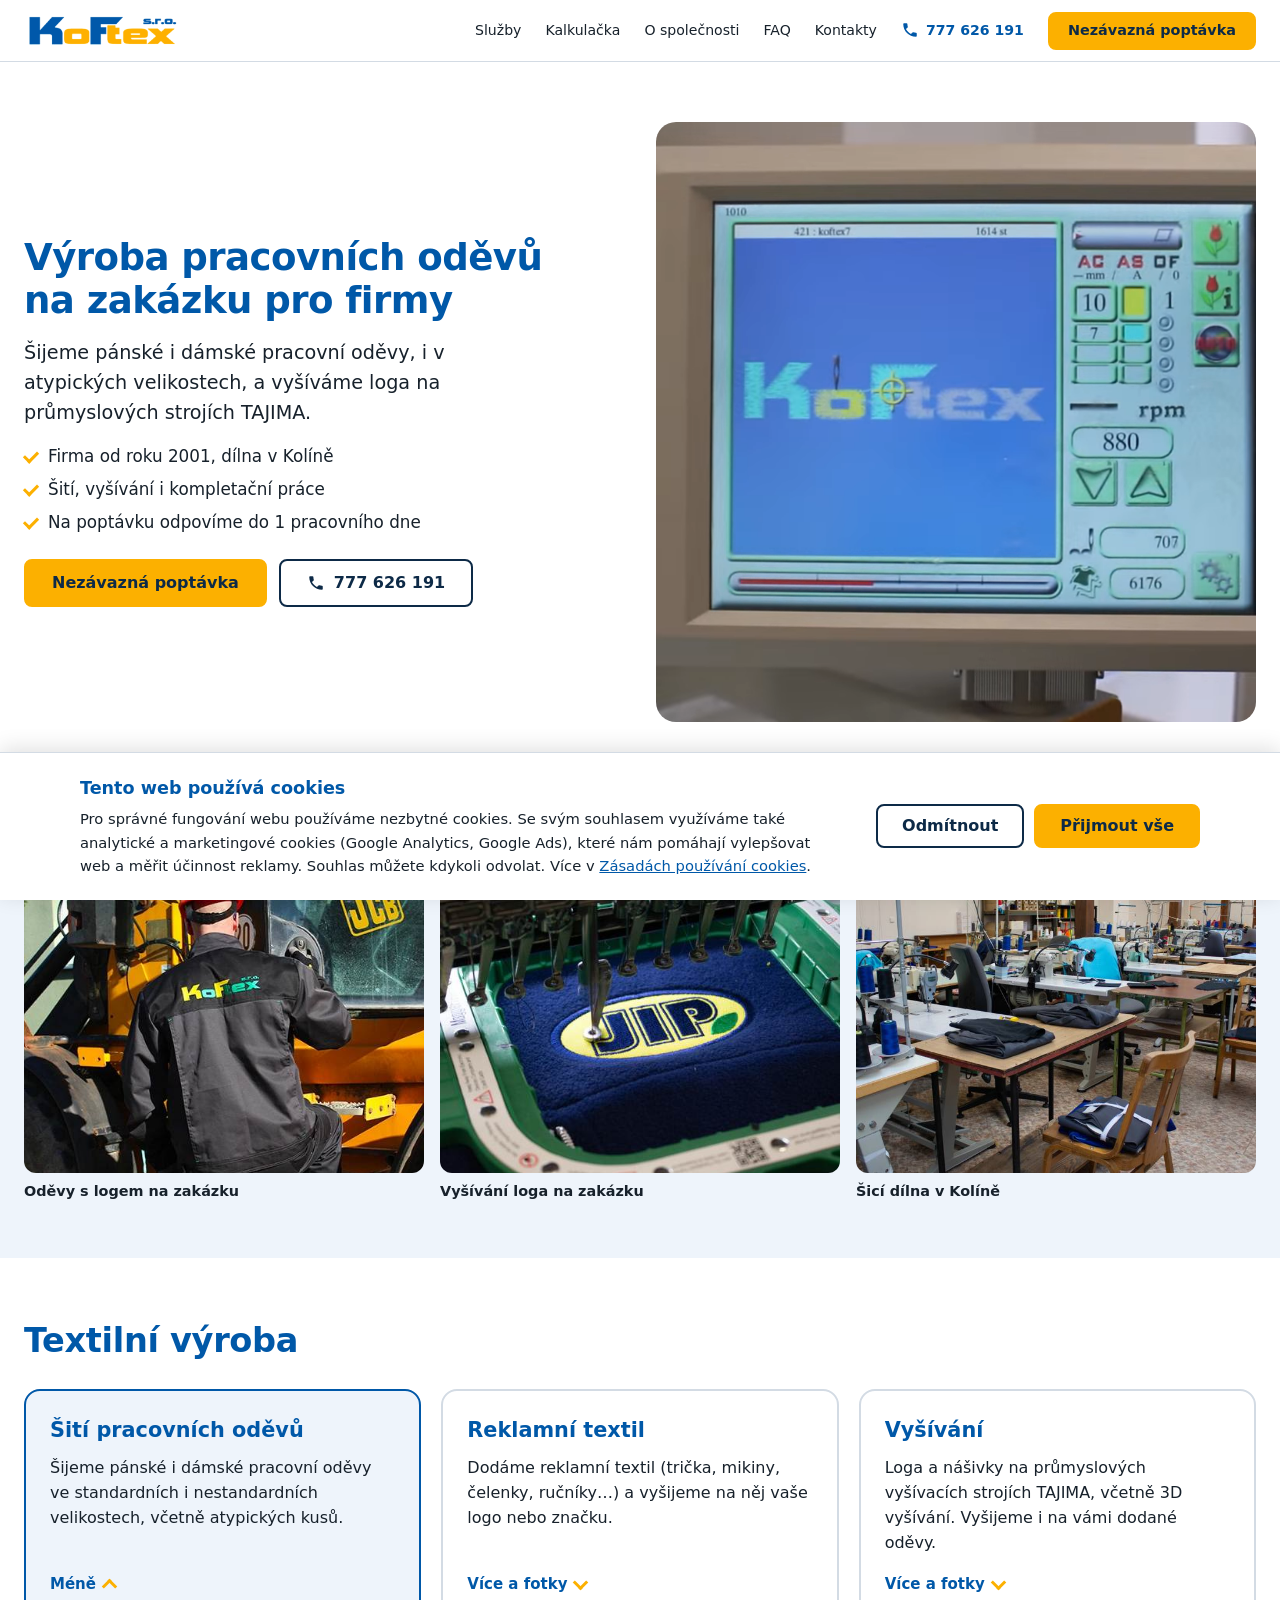
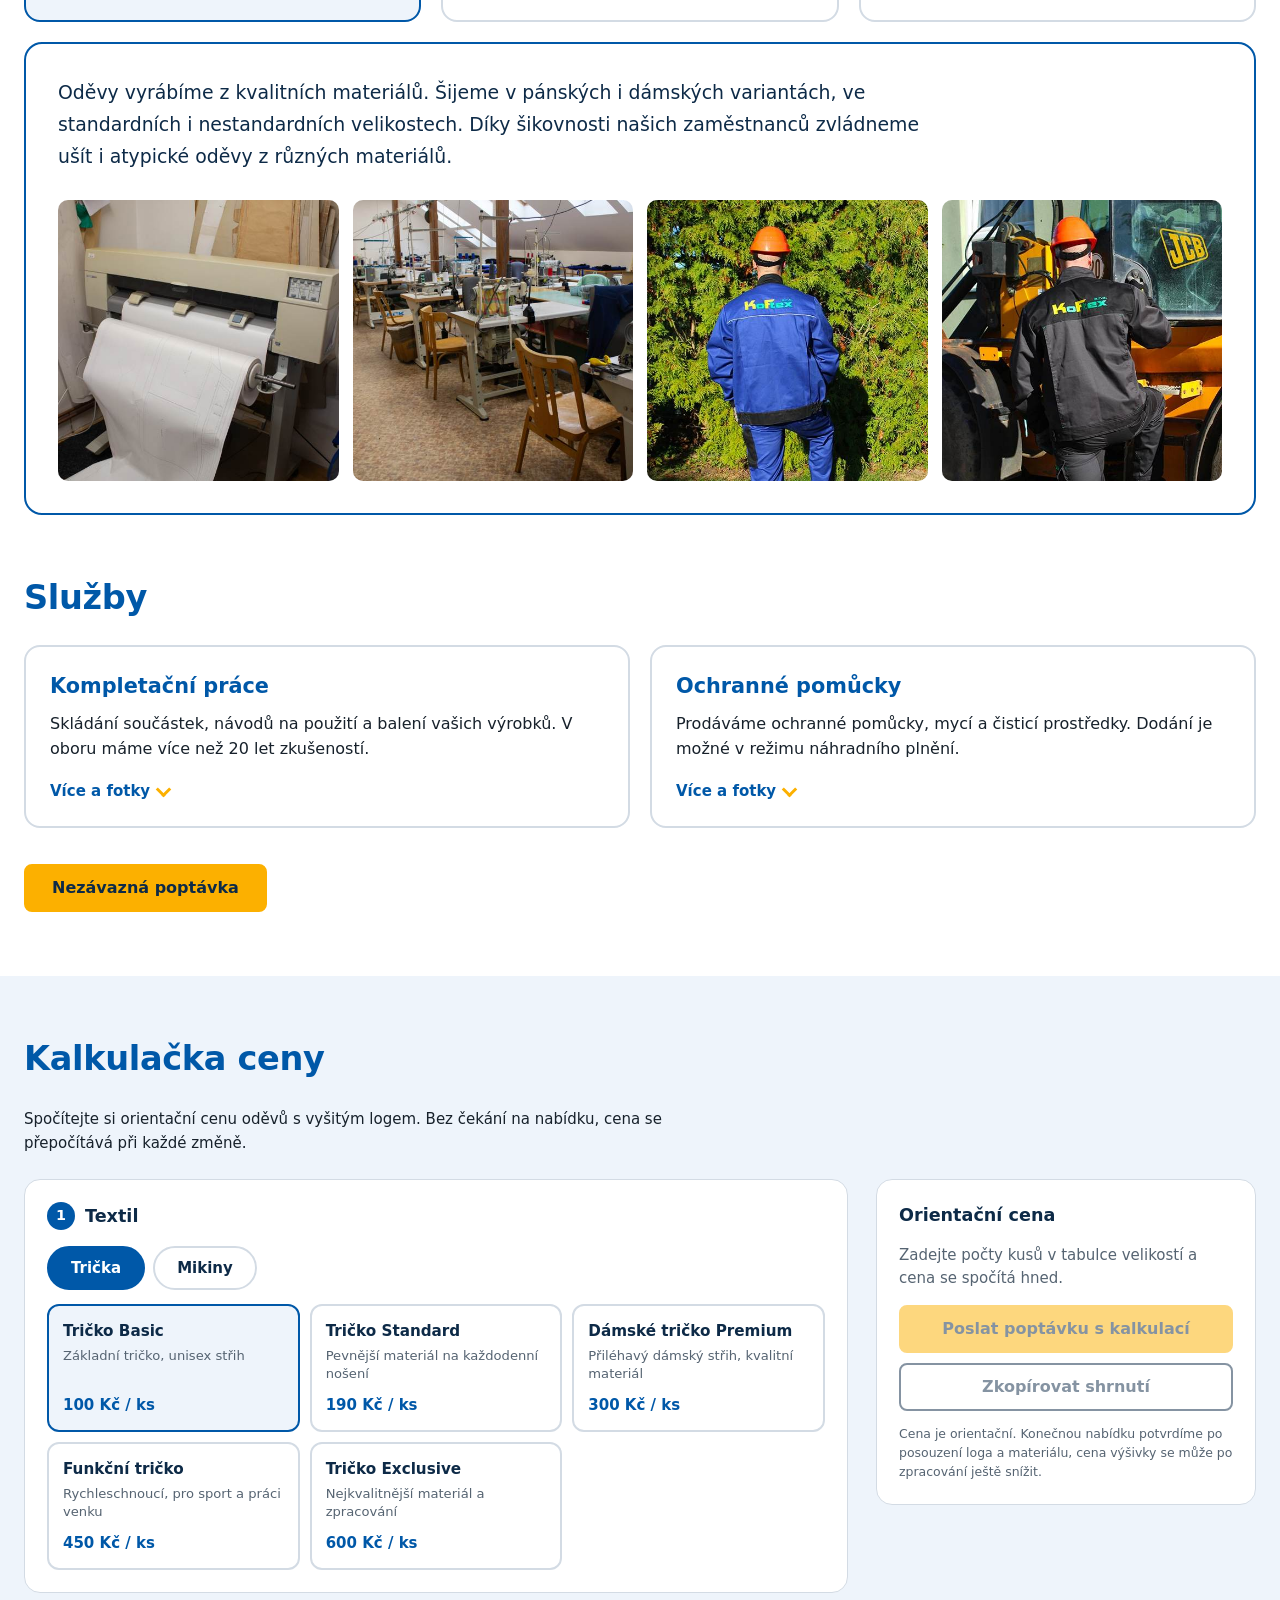
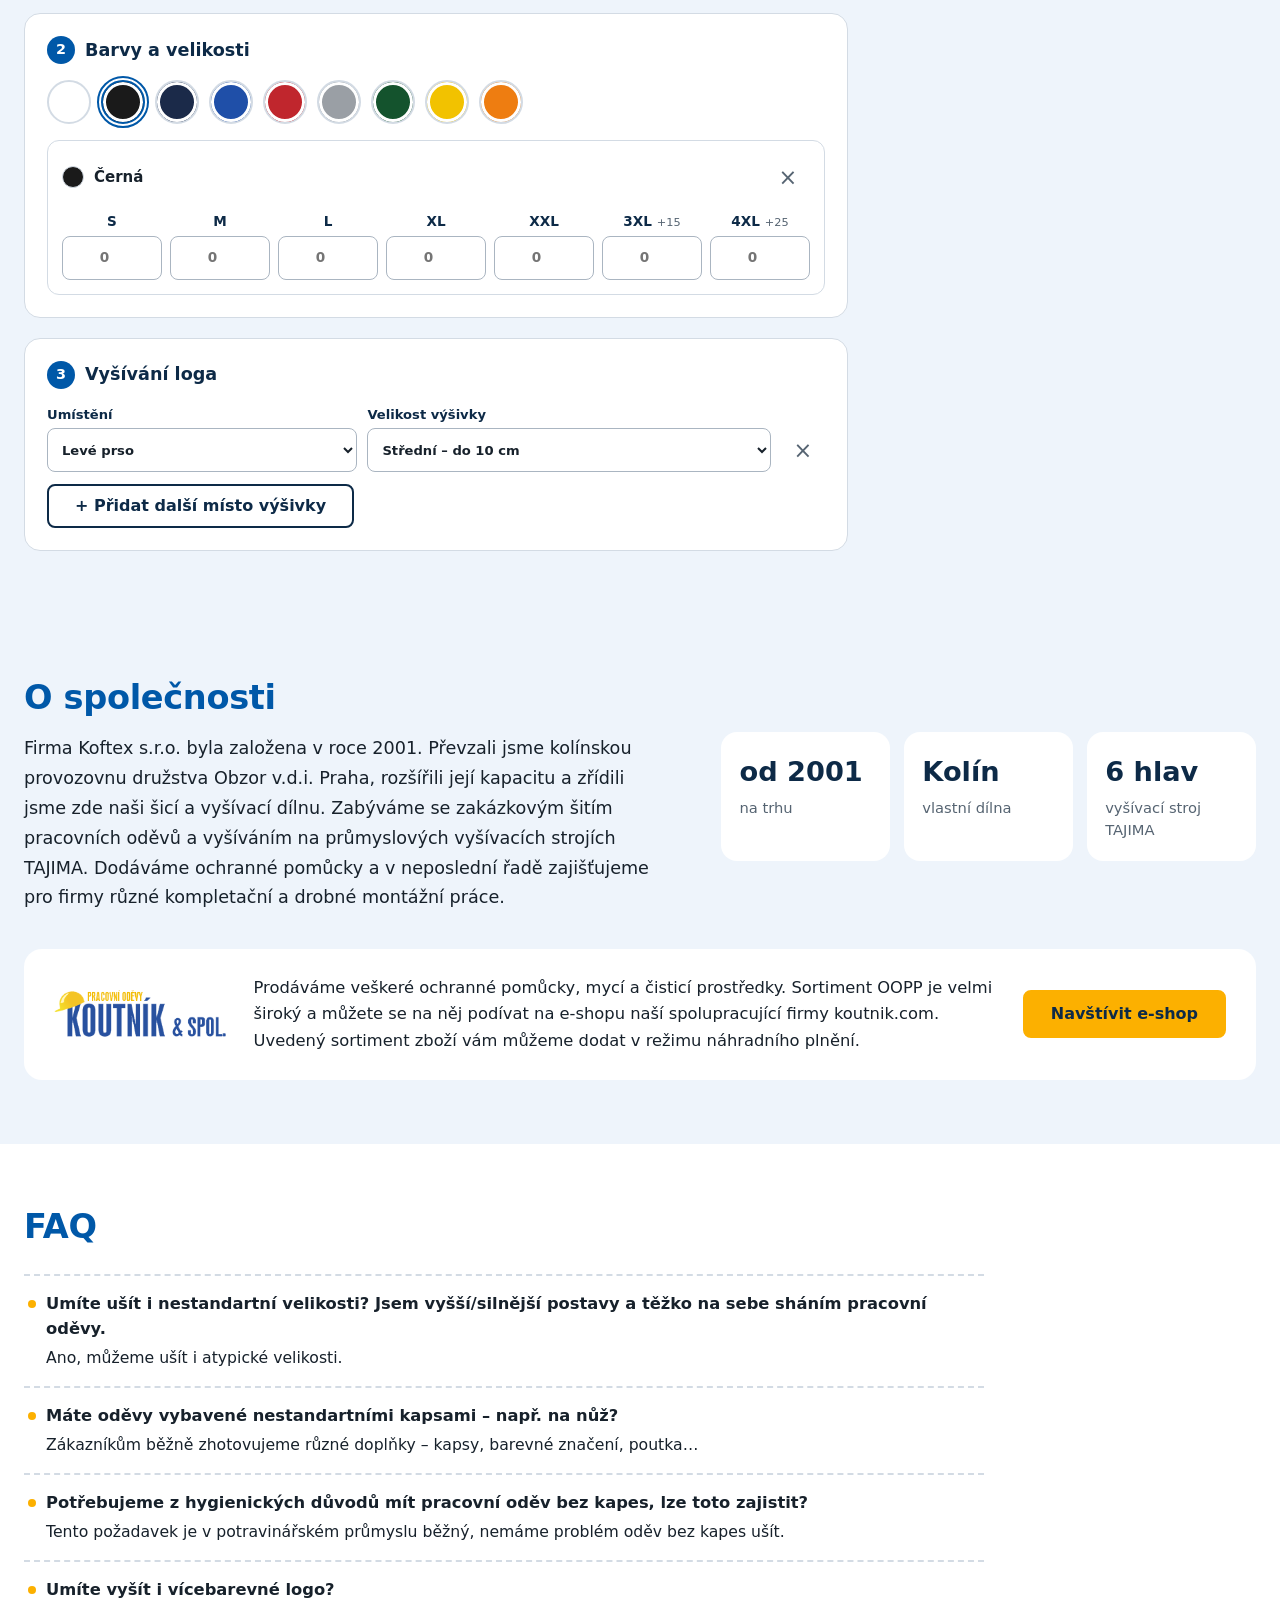
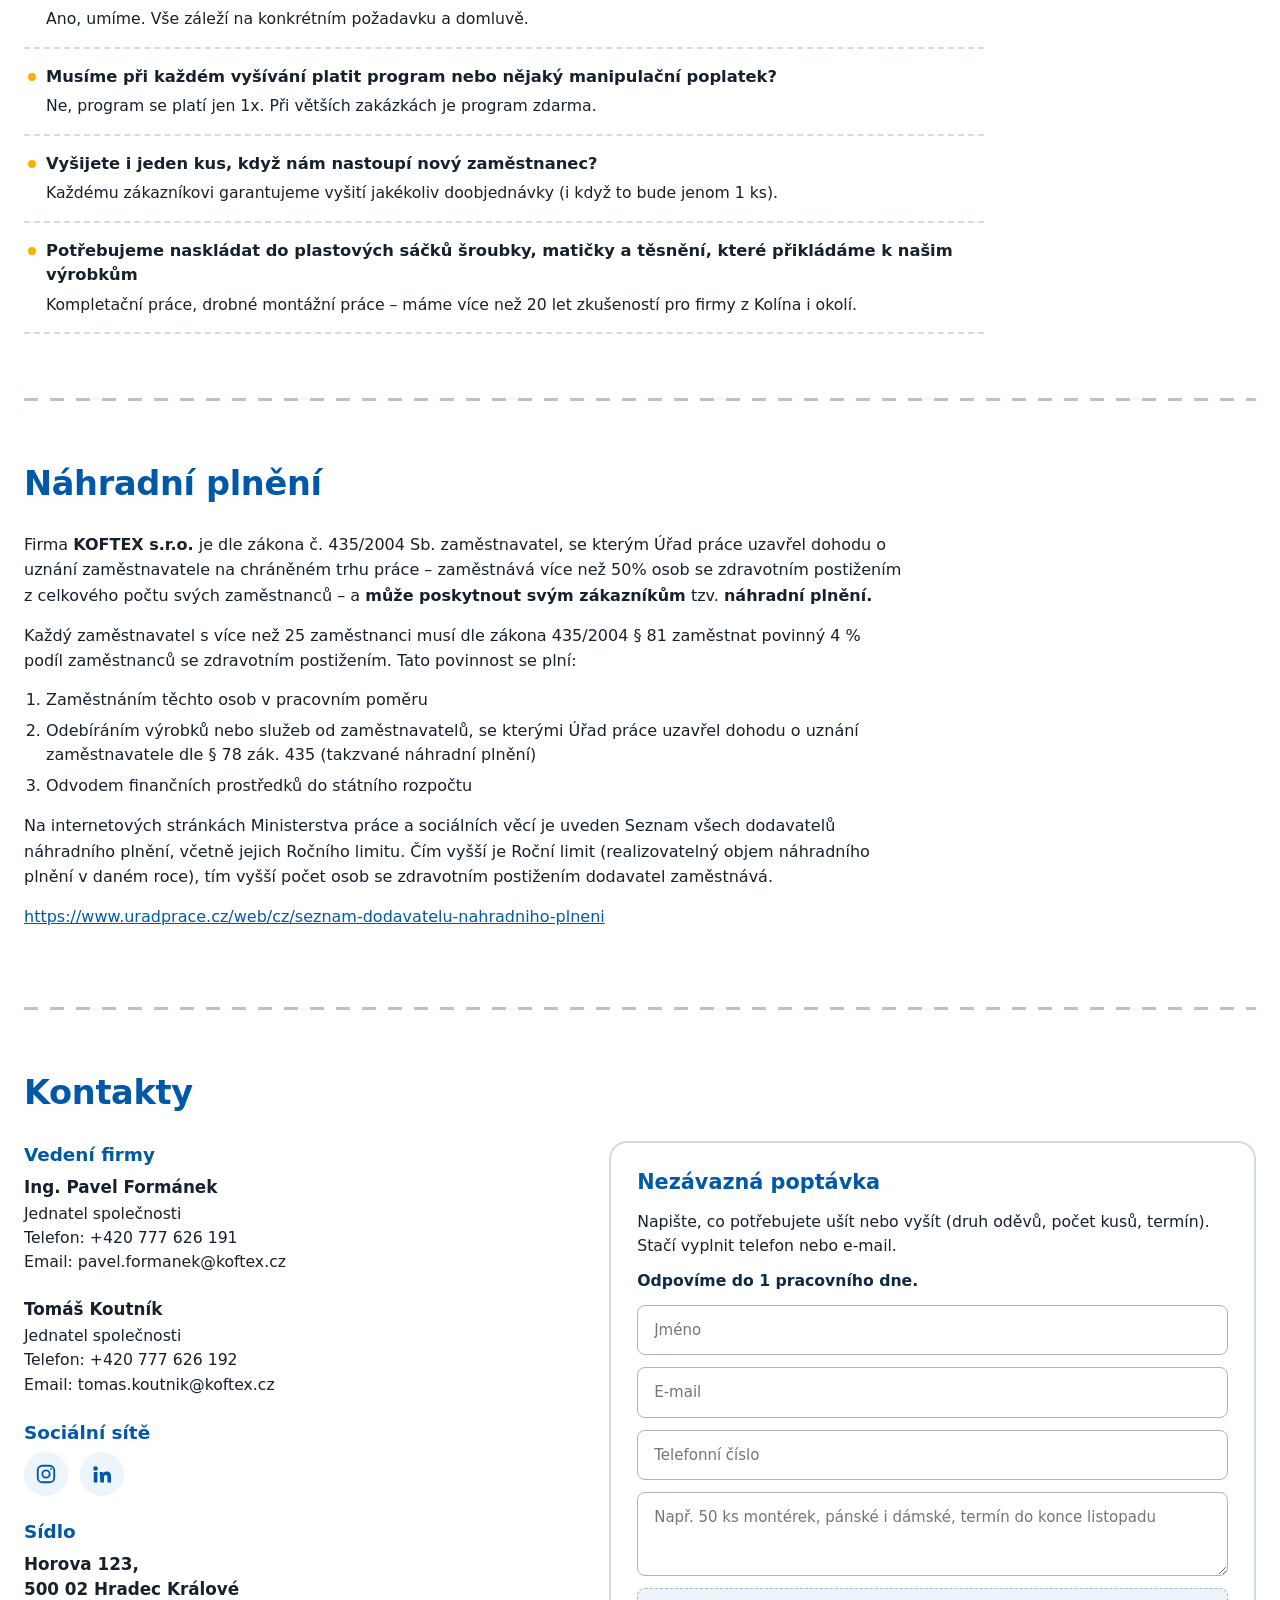
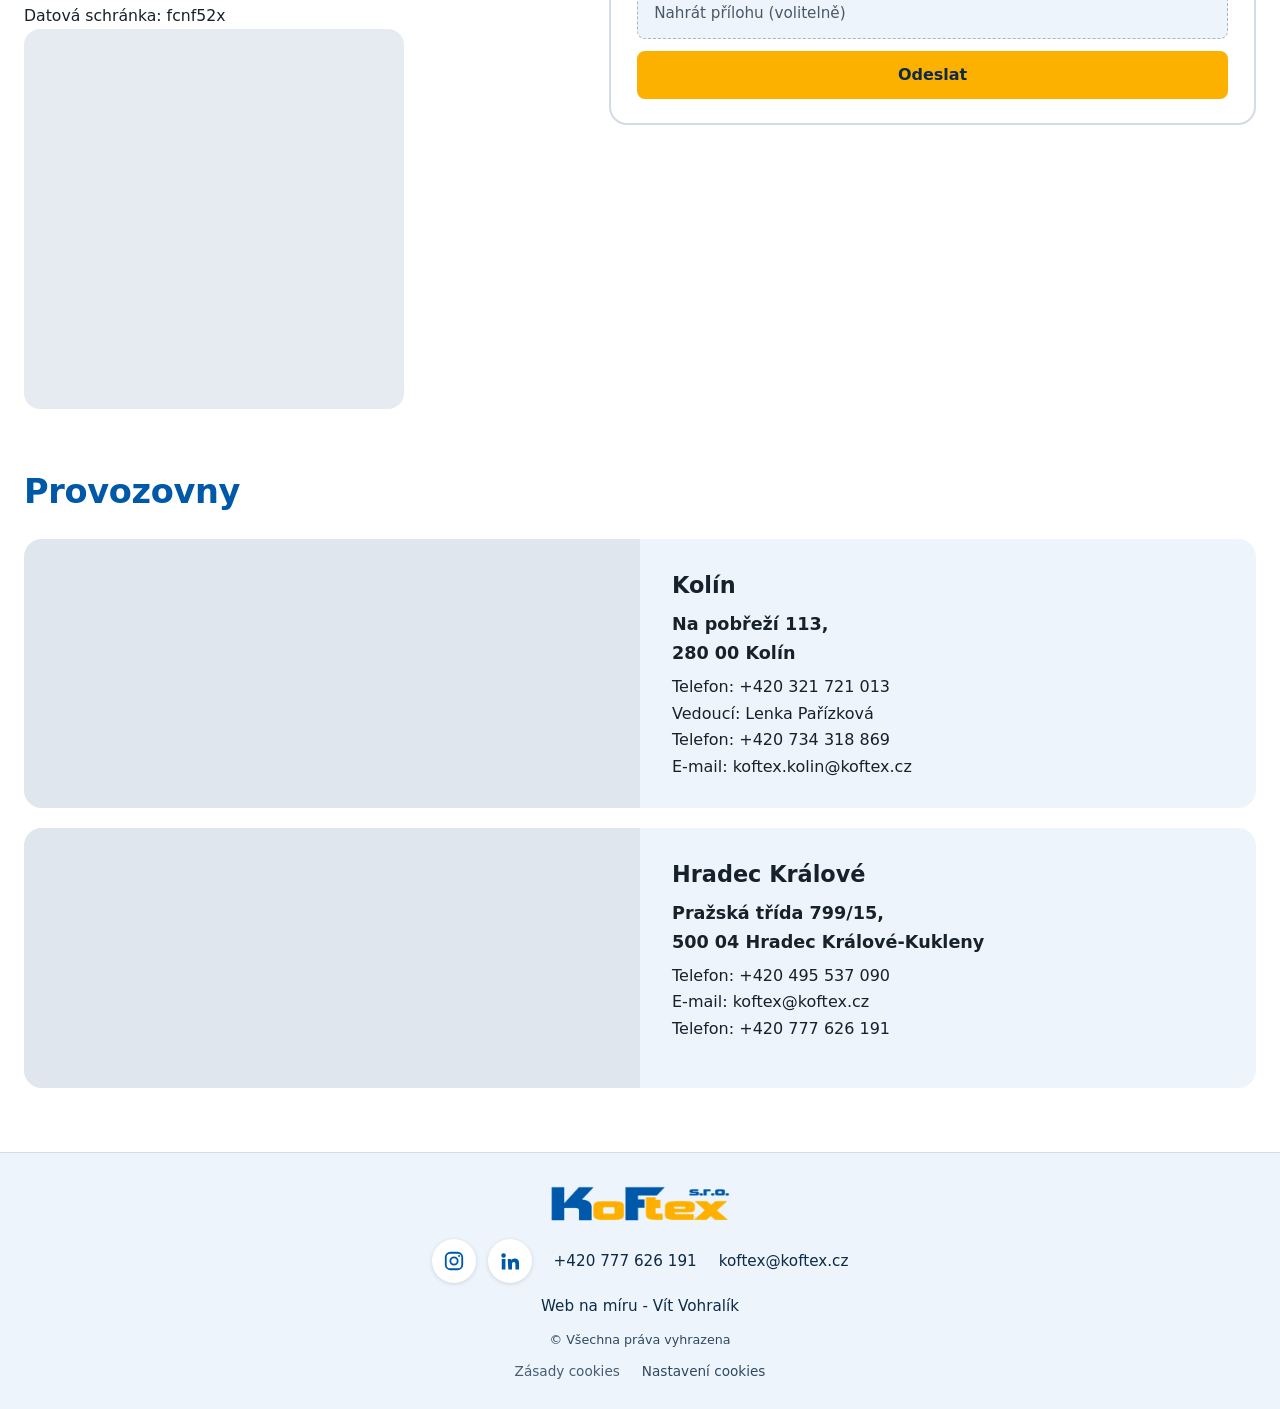
==== index.html @ 13dc2a63 "feat: kalkulačka ceny oděvů s výšivkou a lepší zobrazení na mobilu Kalkulačka (trička/mikiny, barvy×" ====
<!doctype html>
<html lang="cs"><head><meta charset="utf-8"><meta name="robots" content="noindex, nofollow">
<meta name="viewport" content="width=device-width, initial-scale=1">
<title>Koftex – návrh webu</title>
<style>
/* Layout: ovládací lišta (zařízení), rám prohlížeče nebo telefonu s maketou celé stránky, pod ním seznam změn proti současnému webu */
:root {
  --bg: #eef1f5; --fg: #17212b; --muted: #5a6877; --line: #d5dce4; --panel: #ffffff; --accent: #0b5aa8;
  --s-bg: #ffffff; --s-fg: #17212b; --s-blue: #0058a8; --s-navy: #0d2a47; --s-orange: #fcb000; --s-line: #d3dbe4; --s-soft: #eef4fb; --s-muted: #566472;
  --sans: "Inter", system-ui, -apple-system, "Segoe UI", sans-serif;
}
@media (prefers-color-scheme: dark) { :root:not([data-theme="light"]) { --bg: #0f151c; --fg: #e8edf2; --muted: #98a6b4; --line: #26323f; --panel: #17202a; --accent: #6fb0ee; color-scheme: dark } }
:root[data-theme="dark"] { --bg: #0f151c; --fg: #e8edf2; --muted: #98a6b4; --line: #26323f; --panel: #17202a; --accent: #6fb0ee; color-scheme: dark }
* { box-sizing: border-box }
body { background: var(--bg); color: var(--fg); font-family: var(--sans); font-size: 15px; line-height: 1.5; padding-inline: 16px; padding-block: 24px 48px }
.wrap { max-width: 1180px; margin: 0 auto; display: flex; flex-direction: column; gap: 20px }
h1 { font-size: 1.35rem; margin: 0; text-wrap: balance }
.sub { color: var(--muted); margin: 4px 0 0; max-width: 72ch }
.seg { display: inline-flex; align-self: flex-start; border: 1px solid var(--line); border-radius: 8px; overflow: hidden; background: var(--panel) }
.seg button { font: inherit; padding: 8px 16px; border: 0; background: transparent; color: var(--muted); cursor: pointer }
.seg button[aria-pressed="true"] { background: var(--accent); color: var(--panel); font-weight: 600 }
.seg button:focus-visible { outline: 2px solid var(--accent); outline-offset: -2px }
.stage { display: flex; justify-content: center; align-items: flex-start; background: var(--panel); border: 1px solid var(--line); border-radius: 12px; padding: 24px 12px; overflow-x: auto }
.notes { display: grid; grid-template-columns: repeat(auto-fit, minmax(250px, 1fr)); gap: 14px 24px; margin: 0; padding: 0; list-style: none }
.notes li { color: var(--muted); font-size: .92rem; min-width: 0 }
.notes b { color: var(--fg); display: block; margin-bottom: 2px }

/* ---- maketa webu ---- */
.site { background: var(--s-bg); color: var(--s-fg); font-family: var(--sans); width: 100%; border: 1px solid var(--s-line); box-shadow: 0 8px 30px rgba(0,0,0,.12); overflow: hidden; position: relative }
.site.desktop { max-width: 1040px; border-radius: 10px }
.site.mobile { width: 390px; max-width: 100%; border-radius: 28px; border: 8px solid #20262d }
.sec { padding: 40px 40px }
.mobile .sec { padding: 28px 20px }
.nav { display: flex; align-items: center; justify-content: space-between; height: 62px; padding: 0 40px; border-bottom: 1px solid var(--s-line) }
.mobile .nav { padding: 0 20px }
.klogo-img { display: block; height: 38px; width: auto }
.foot2 .klogo-img { height: 46px }
.logo { font-weight: 900; font-size: 1.6rem; letter-spacing: -.02em; color: var(--s-blue); line-height: 1 }
.logo small { color: var(--s-orange); font-size: .45em; font-weight: 800; margin-left: 3px }
.nav ul { display: flex; align-items: center; gap: 24px; list-style: none; margin: 0; padding: 0; font-weight: 500; font-size: .88rem }
.nav .tel { font-weight: 700; color: var(--s-blue); display: inline-flex; gap: 7px; align-items: center }
.burger { width: 24px; height: 18px; border-top: 3px solid #111; border-bottom: 3px solid #111; position: relative }
.burger::after { content: ""; position: absolute; left: 0; right: 0; top: 4px; border-top: 3px solid #111 }
.hero { position: relative; display: grid; grid-template-columns: 1.05fr .95fr; gap: 40px; align-items: center; padding: 36px 40px 34px }
.mobile .hero { grid-template-columns: 1fr; padding: 24px 20px; gap: 20px }
.hero h2 { margin: 0; color: var(--s-blue); font-size: 2.15rem; line-height: 1.15; text-wrap: balance }
.mobile .hero h2 { font-size: 1.75rem }
.lead { margin: 16px 0 0; font-size: 1.05rem; line-height: 1.55; max-width: 46ch }
.checks { list-style: none; margin: 16px 0 0; padding: 0; display: flex; flex-direction: column; gap: 6px; font-size: .98rem }
.checks li { display: flex; gap: 10px; align-items: baseline }
.checks li::before { content: ""; flex: none; width: 11px; height: 6px; border-left: 3px solid var(--s-orange); border-bottom: 3px solid var(--s-orange); transform: translateY(-2px) rotate(-45deg) }
.ctas { display: flex; flex-wrap: wrap; gap: 12px; margin-top: 24px }
.btn { font: inherit; font-weight: 700; font-size: 1rem; min-height: 48px; padding: 0 26px; border-radius: 8px; border: 2px solid var(--s-orange); background: var(--s-orange); color: var(--s-navy); display: inline-flex; align-items: center; justify-content: center; gap: 9px; cursor: default }
.btn.ghost { background: transparent; border-color: var(--s-navy); color: var(--s-navy) }
.mobile .btn { width: 100% }
.photo { width: 100%; border-radius: 16px; background: #222 center/cover no-repeat; aspect-ratio: 4/3.4 }
.vid { object-fit: cover; display: block }
.photo.hero-img { background-image: url([data-uri]); background-position: 50% 35% }
.mobile .photo.vid { aspect-ratio: 4/3.1 }
.badge { position: absolute; left: 12px; bottom: 12px; background: var(--s-navy); color: #fff; font-size: .8rem; font-weight: 600; padding: 6px 12px; border-radius: 99px }
.herowrap { position: relative }
.eyebrow { font-size: .78rem; font-weight: 700; letter-spacing: .08em; text-transform: uppercase; color: var(--s-blue); margin: 0 0 14px }
.strip { display: grid; grid-template-columns: repeat(3, 1fr); gap: 16px; background: var(--s-soft) }
.mobile .strip { grid-template-columns: 1fr }
.strip figure { margin: 0; display: flex; flex-direction: column; gap: 8px; min-width: 0 }
.strip .photo { aspect-ratio: 4/3; border-radius: 12px }
.strip figcaption { font-size: .9rem; font-weight: 600 }
.strip .eyebrow { grid-column: 1 / -1; margin: 0 }
.cards { display: grid; grid-template-columns: repeat(3, 1fr); gap: 18px }
.mobile .cards { grid-template-columns: 1fr }
.card { border: 1px solid var(--s-line); border-radius: 14px; padding: 22px 22px 20px; display: flex; flex-direction: column; gap: 8px; min-width: 0 }
.card h3 { margin: 0; font-size: 1.15rem; color: var(--s-blue) }
.card p { margin: 0; font-size: 1rem; line-height: 1.55 }
.card a { margin-top: auto; padding-top: 8px; font-weight: 700; color: var(--s-blue); text-decoration: underline; text-underline-offset: 3px }
h2.t { margin: 0 0 20px; font-size: 1.6rem; color: var(--s-blue) }
.about { display: grid; grid-template-columns: 1fr 1fr; gap: 36px; align-items: center; background: var(--s-soft) }
.mobile .about { grid-template-columns: 1fr }
.about p { margin: 0; font-size: 1.02rem; line-height: 1.6 }
.facts { display: flex; flex-wrap: wrap; gap: 10px 28px; margin-top: 18px }
.facts div { font-size: .9rem; color: var(--s-muted) }
.facts b { display: block; font-size: 1.3rem; color: var(--s-navy) }
.contact { display: grid; grid-template-columns: .8fr 1.2fr; gap: 30px; align-items: start }
.mobile .contact { grid-template-columns: 1fr }
.call { display: flex; flex-direction: column; gap: 14px }
.call .num { font-size: 1.7rem; font-weight: 800; color: var(--s-navy) }
.call p { margin: 0; font-size: .98rem; line-height: 1.5 }
.call small { color: var(--s-muted) }
.form { border: 2px solid var(--s-line); border-radius: 18px; padding: 24px 26px; display: flex; flex-direction: column; gap: 12px }
.mobile .form { padding: 20px 16px }
.form h3 { margin: 0; color: var(--s-blue); font-size: 1.3rem }
.form p { margin: 0; font-size: .98rem; line-height: 1.5 }
.form .reply { color: var(--s-navy); font-weight: 700 }
.field { border: 1px solid #aab5c1; border-radius: 8px; padding: 13px 16px; color: #4a5866; font-size: .95rem }
.field.tall { min-height: 84px }
.field.file { background: var(--s-soft); border-style: dashed }
.fab { position: absolute; right: 14px; bottom: 14px; width: 54px; height: 54px; border-radius: 50%; background: var(--s-orange); color: var(--s-navy); display: grid; place-items: center; box-shadow: 0 4px 12px rgba(0,0,0,.3); z-index: 2 }
.foot { background: var(--s-navy); color: #fff; padding: 22px 40px; display: flex; flex-wrap: wrap; gap: 8px 26px; align-items: center; justify-content: space-between; font-size: .9rem }
.mobile .foot { padding: 20px }
@media (max-width: 760px) {
  .site.desktop .hero, .site.desktop .about, .site.desktop .contact, .site.desktop .strip, .site.desktop .cards { grid-template-columns: 1fr }
  .site.desktop .nav ul li:not(.tel) { display: none }
  .site.desktop .sec, .site.desktop .hero { padding-inline: 18px }
  .site.desktop .nav { padding: 0 18px }
}

.svc { display: grid; grid-template-columns: 1fr 1fr; gap: 18px }
.mobile .svc { grid-template-columns: 1fr }
.svc .wide { grid-column: 1 / -1 }
.card p + p { margin-top: 2px }
.card h3 { font-size: 1.2rem }
.card .lbl { font-weight: 700; margin: 6px 0 0; font-size: .98rem; color: var(--s-navy) }
.card ul { margin: 0; padding-left: 20px; display: flex; flex-direction: column; gap: 5px; font-size: 1rem; line-height: 1.5 }
.cols3 { display: grid; grid-template-columns: repeat(3, 1fr); gap: 22px; margin-top: 4px }
.mobile .cols3 { grid-template-columns: 1fr }
.pills { display: flex; flex-wrap: wrap; gap: 8px }
.pills span { background: var(--s-soft); color: var(--s-navy); font-size: .88rem; font-weight: 600; padding: 5px 12px; border-radius: 99px }
h2.t.sub2 { margin: 36px 0 18px }
.kout { display: flex; gap: 22px; align-items: center; flex-wrap: wrap }
.kout .kl { font-family: "Arial Narrow", Impact, sans-serif; font-weight: 800; font-size: 1.9rem; color: #1f4a94; line-height: 1; letter-spacing: -.01em }
.kout .kl small { font-size: .55em; color: #1f4a94; margin-left: 4px }
.klogo { flex: 0 0 auto; display: block; max-width: 100% }
.klogo img { display: block; height: 70px; width: auto; max-width: 100% }
.klogo:focus-visible { outline: 2px solid var(--s-blue); outline-offset: 4px }
.kout p { margin: 0; flex: 1 1 320px; font-size: 1.02rem; line-height: 1.6 }
.faq { display: flex; flex-direction: column }
.faq div { padding: 16px 0 16px 22px; border-top: 2px dashed var(--s-line); position: relative }
.faq div::before { content: ""; position: absolute; left: 4px; top: 24px; width: 8px; height: 8px; border-radius: 50%; background: var(--s-orange) }
.faq div:last-child { border-bottom: 2px dashed var(--s-line) }
.faq b { display: block; font-size: 1.02rem }
.faq span { display: block; margin-top: 5px; font-size: .98rem; color: var(--s-fg) }
.legal p { margin: 0 0 14px; font-size: 1rem; line-height: 1.6 }
.legal ol { margin: 0 0 14px; padding-left: 22px; display: flex; flex-direction: column; gap: 6px; font-size: 1rem; line-height: 1.55 }
.legal a { color: var(--s-blue); text-decoration: underline; word-break: break-all }
.people { display: flex; flex-direction: column; gap: 22px }
.people h3 { margin: 0 0 6px; color: var(--s-blue); font-size: 1.15rem }
.people h4 { margin: 0; font-size: 1.05rem }
.people p { margin: 2px 0 0; font-size: .98rem; line-height: 1.55 }
.prov { display: grid; grid-template-columns: 1fr 1fr; gap: 18px; margin-top: 4px }
.mobile .prov { grid-template-columns: 1fr }
.prov div { background: var(--s-soft); border-radius: 14px; padding: 20px 22px; font-size: .98rem; line-height: 1.6 }
.prov b { display: block; font-size: 1.15rem; margin-bottom: 4px }
.foot2 { background: var(--s-navy); color: #fff; padding: 28px 40px; display: flex; flex-direction: column; align-items: center; gap: 12px; text-align: center; font-size: .95rem }
.mobile .foot2 { padding: 26px 20px }
.foot2 .row { display: flex; flex-wrap: wrap; gap: 8px 22px; justify-content: center }
.foot2 .logo { color: #fff }
.foot2 small { opacity: .75 }
.site.desktop .svc, .site.desktop .prov { }
@media (max-width: 760px) { .site.desktop .svc, .site.desktop .prov, .site.desktop .cols3 { grid-template-columns: 1fr } }

.svc2 { display: grid; grid-template-columns: 1fr 1fr; gap: 18px; align-items: start }
.mobile .svc2 { grid-template-columns: 1fr }
.svc2 .card { cursor: pointer; transition: border-color .15s, box-shadow .15s }
.svc2 .card:hover { border-color: var(--s-blue); box-shadow: 0 4px 16px rgba(11,90,168,.12) }
.svc2 .card.open { grid-column: 1 / -1; cursor: default; border-color: var(--s-blue) }
.svc2 .card .more { display: none; flex-direction: column; gap: 12px }
.svc2 .card.open .more { display: flex }
.svc2 .card.open .short { display: none }
.tog { all: unset; margin-top: auto; padding-top: 6px; font-weight: 700; color: var(--s-blue); cursor: pointer; display: inline-flex; align-items: center; gap: 8px; font-size: .98rem }
.tog:focus-visible { outline: 2px solid var(--s-blue); outline-offset: 3px; border-radius: 4px }
.tog::after { content: ""; width: 8px; height: 8px; border-right: 3px solid var(--s-orange); border-bottom: 3px solid var(--s-orange); transform: translateY(-2px) rotate(45deg); transition: transform .15s }
.card.open .tog::after { transform: translateY(2px) rotate(-135deg) }
.card .head { display: flex; flex-direction: column; gap: 8px }
.gal { display: grid; grid-template-columns: repeat(4, 1fr); gap: 10px; margin-top: 4px }
.mobile .gal { grid-template-columns: 1fr 1fr }
.gal i { display: block; aspect-ratio: 1; border-radius: 10px; background: #ddd center/cover no-repeat }
.pics { display: grid; grid-template-columns: repeat(4, 1fr); gap: 14px 10px; margin-top: 4px }
.mobile .pics { grid-template-columns: repeat(2, 1fr) }
.pics div { display: flex; flex-direction: column; align-items: center; gap: 6px; text-align: center; font-size: .88rem; font-weight: 600 }
.pics img { width: 64px; height: 64px; border-radius: 8px }
@media (max-width: 760px) { .site.desktop .svc2 { grid-template-columns: 1fr } .site.desktop .gal, .site.desktop .pics { grid-template-columns: 1fr 1fr } }

/* ---- skutečná stránka (bez rámu makety) ---- */
html { scroll-behavior: smooth }
body { margin: 0; padding: 0; background: var(--s-bg); color: var(--s-fg); font-family: var(--sans) }
.stage { display: block; padding: 0; border: 0; border-radius: 0; background: none; overflow: visible }
.site.desktop { max-width: none; border: 0; border-radius: 0; box-shadow: none; overflow: visible }
.nav, .hero, .sec, .foot2 { padding-inline: max(24px, calc((100% - 1120px) / 2)) }
.nav { position: sticky; top: 0; z-index: 30; background: var(--s-bg) }
.nav a { color: inherit; text-decoration: none }
.nav .tel a { color: var(--s-blue); font-weight: 700; display: inline-flex; gap: 7px; align-items: center }
.site [id] { scroll-margin-top: 76px }
.burger { display: none; background: none; border-left: 0; border-right: 0; padding: 0; cursor: pointer; color: inherit }
.fab { display: none; text-decoration: none }
a.btn { text-decoration: none }
.foot2 a { color: #fff; text-decoration: none }
.foot2 a:hover { text-decoration: underline }
input.field, textarea.field { width: 100%; font: inherit; color: var(--s-fg); background: var(--s-bg) }
input.field:focus, textarea.field:focus { outline: 2px solid var(--s-blue); outline-offset: 1px }
textarea.field { resize: vertical; min-height: 110px }
label.field.file { display: block; cursor: pointer }
.demo { margin: 0; padding: 12px 14px; border-radius: 8px; background: var(--s-soft); color: var(--s-navy); font-weight: 600; font-size: .95rem }
@media (max-width: 760px) {
  .burger { display: block }
  .nav ul { display: none; position: absolute; left: 0; right: 0; top: 62px; background: var(--s-bg); flex-direction: column; align-items: flex-start; gap: 0; padding: 4px 20px 14px; border-bottom: 1px solid var(--s-line); box-shadow: 0 12px 20px rgba(0,0,0,.08) }
  .site.desktop .nav.navopen ul { display: flex }
  .site.desktop .nav.navopen ul li { display: block; width: 100%; padding: 13px 0; border-bottom: 1px solid var(--s-line) }
  .site.desktop .nav.navopen ul li:last-child { border-bottom: 0 }
  .hero h2 { font-size: 1.75rem }
  .ctas .btn { width: 100% }
  .fab { display: grid; position: fixed; right: 16px; bottom: 16px; z-index: 40 }
}

/* ---- cookies ---- */
.linkbtn { all: unset; cursor: pointer; font-size: .85rem; opacity: .75; text-decoration: none }
.linkbtn:hover, .foot2 .row a.sm:hover { text-decoration: underline; opacity: 1 }
.foot2 .row a.sm { font-size: .85rem; opacity: .75 }
.linkbtn:focus-visible, .foot2 a:focus-visible { outline: 2px solid #fff; outline-offset: 3px; border-radius: 3px }
#cookie-banner { position: fixed; left: 0; right: 0; bottom: 0; z-index: 100; background: var(--s-bg); color: var(--s-fg); border-top: 1px solid var(--s-line); box-shadow: 0 -4px 20px rgba(0,0,0,.12); padding: 22px max(20px, calc((100% - 1120px) / 2)); transform: translateY(120%); transition: transform .3s; font-family: var(--sans) }
#cookie-banner.show { transform: none }
#cookie-banner .in { display: flex; flex-wrap: wrap; gap: 18px 40px; align-items: center; justify-content: space-between }
#cookie-banner .tx { flex: 1 1 420px; min-width: 0 }
#cookie-banner h3 { margin: 0 0 6px; font-size: 1.1rem; color: var(--s-blue) }
#cookie-banner p { margin: 0; font-size: .92rem; line-height: 1.6 }
#cookie-banner a { color: var(--s-blue); text-decoration: underline; background: none; border: 0; cursor: pointer; font: inherit; padding: 0 }
#cookie-banner .acts { display: flex; flex-wrap: wrap; gap: 10px; flex: 0 0 auto }
#cookie-banner .btn { min-height: 44px; padding: 0 24px; white-space: nowrap }
@media (max-width: 760px) { #cookie-banner .acts, #cookie-banner .btn { width: 100% } #cookie-banner { max-height: 80vh; overflow-y: auto } }
#policy { position: fixed; inset: 0; z-index: 200; background: var(--s-bg); overflow-y: auto; -webkit-overflow-scrolling: touch }
#policy[hidden] { display: none }
#policy .bar { position: sticky; top: 0; background: var(--s-bg); border-bottom: 1px solid var(--s-line); padding: 12px max(20px, calc((100% - 900px) / 2)); display: flex; justify-content: space-between; align-items: center; gap: 12px }
#policy .bar b { color: var(--s-blue) }
#policy .x { font: inherit; font-weight: 700; padding: 8px 16px; border-radius: 8px; border: 2px solid var(--s-navy); background: transparent; color: var(--s-navy); cursor: pointer }
#policy .doc { max-width: 900px; margin: 0 auto; padding: 36px 20px 80px; font-size: 1.02rem; line-height: 1.75 }
#policy h1 { color: var(--s-blue); font-size: 2rem; line-height: 1.2; margin: 0 0 8px }
#policy h2 { color: var(--s-blue); font-size: 1.4rem; margin: 34px 0 10px }
#policy h3 { font-size: 1.15rem; margin: 22px 0 8px }
#policy p { margin: 0 0 12px }
#policy a { color: var(--s-blue); text-decoration: underline }
#policy div { overflow-x: auto }
#policy table { border-collapse: collapse; width: 100%; font-size: .95rem; line-height: 1.5; min-width: 520px }
#policy th, #policy td { border: 1px solid var(--s-line); padding: 10px 12px; text-align: left; vertical-align: top }
#policy th { background: var(--s-soft) }
#policy ul { margin: 0 0 12px; padding-left: 22px }

/* ---- v3 ---- */
:root { --pad: max(24px, calc((100% - 1320px) / 2)) }
.nav, .hero, .sec, .foot2 { padding-inline: var(--pad) }
.sec { padding-block: 64px }
h2.t { font-size: 2.1rem; margin: 0 0 28px; line-height: 1.15; letter-spacing: -.01em }
h2.t.sub2 { margin: 64px 0 28px }
.hero { min-height: min(calc(100vh - 62px), 720px); grid-template-columns: minmax(0, 1fr) minmax(380px, 600px); gap: 56px; padding-block: 36px; align-items: center }
.hero h2 { font-size: clamp(2rem, 2.9vw, 2.9rem); line-height: 1.15; letter-spacing: -.015em; max-width: none }
.lead { font-size: 1.2rem; max-width: 40ch }
.checks { font-size: 1.05rem; gap: 8px }
.photo.vid { aspect-ratio: 1 / 1; width: min(100%, 600px, calc(100vh - 140px)); justify-self: end; border-radius: 20px }
.strip { padding-block: 56px }
.navbtn { min-height: 38px !important; padding: 0 18px !important; font-size: .9rem !important; color: var(--s-navy) !important }
.stitch { height: 3px; margin-inline: var(--pad); background: repeating-linear-gradient(90deg, #b6c2cf 0 14px, transparent 14px 26px); border-radius: 2px }
.scards { display: grid; grid-template-columns: repeat(3, 1fr); gap: 20px }
.scards.two { grid-template-columns: repeat(2, 1fr) }
.scard { all: unset; box-sizing: border-box; cursor: pointer; border: 2px solid var(--s-line); border-radius: 16px; padding: 24px; display: flex; flex-direction: column; gap: 10px; background: var(--s-bg); transition: border-color .15s, box-shadow .15s }
.scard:hover { border-color: var(--s-blue); box-shadow: 0 6px 20px rgba(11,90,168,.12) }
.scard:focus-visible { outline: 3px solid var(--s-blue); outline-offset: 2px }
.scard.act { border-color: var(--s-blue); background: var(--s-soft) }
.scard h3 { margin: 0; font-size: 1.3rem; color: var(--s-blue) }
.scard p { margin: 0; font-size: 1rem; line-height: 1.55; color: var(--s-fg) }
.tog2 { margin-top: auto; padding-top: 8px; font-weight: 700; color: var(--s-blue); display: inline-flex; align-items: center; gap: 8px }
.tog2::after { content: ""; width: 8px; height: 8px; border-right: 3px solid var(--s-orange); border-bottom: 3px solid var(--s-orange); transform: translateY(-2px) rotate(45deg); transition: transform .15s }
.scard.act .tog2::after { transform: translateY(2px) rotate(-135deg) }
.panel:empty { display: none }
.dtl { margin-top: 20px; border: 2px solid var(--s-blue); border-radius: 18px; padding: 32px; display: flex; flex-direction: column; gap: 28px; background: var(--s-bg) }
.dtx { max-width: 82ch; display: flex; flex-direction: column; gap: 14px; font-size: 1.05rem; line-height: 1.7 }
.dtx.long { max-width: none; display: block; columns: 2 400px; column-gap: 56px }
.dtx.long > * { margin: 0 0 14px; break-inside: avoid }
.dtx.long .lbl { break-after: avoid }
.dtx p { margin: 0 }
.dtx .lbl { font-weight: 700; margin: 6px 0 0; color: var(--s-navy) }
.dtx ul { margin: 0; padding-left: 20px; display: flex; flex-direction: column; gap: 5px }
.dmed .gal { grid-template-columns: repeat(4, 1fr); gap: 14px; margin: 0 }
.dmed .pics { grid-template-columns: repeat(8, 1fr); margin: 0 }
.about { background: var(--s-soft); display: flex; flex-direction: column; gap: 36px }
.abt { display: grid; grid-template-columns: 1.2fr 1fr; gap: 56px; align-items: center }
.abt p { margin: 0; font-size: 1.1rem; line-height: 1.7; max-width: 60ch }
.facts.big { display: grid; grid-template-columns: repeat(3, 1fr); gap: 14px; margin: 0 }
.facts.big div { background: var(--s-bg); border-radius: 16px; padding: 20px 18px; font-size: .92rem }
.facts.big b { font-size: 1.7rem; margin-bottom: 4px }
.kcard { background: var(--s-bg); border-radius: 18px; padding: 26px 30px; display: flex; gap: 28px; align-items: center; flex-wrap: wrap }
.kcard p { margin: 0; flex: 1 1 340px; font-size: 1.02rem; line-height: 1.6 }
.faq { max-width: 960px }
.legal > * { max-width: 880px }
.sec.contacts .contact { grid-template-columns: .9fr 1.1fr; gap: 56px }
.mapbox { width: 100%; max-width: 380px; aspect-ratio: 1; border-radius: 16px; overflow: hidden; background: #e6ebf1 }
.mapbox iframe, .pmap iframe { width: 100%; height: 100%; border: 0; display: block }
.pcards { display: flex; flex-direction: column; gap: 20px }
.pcard { display: grid; grid-template-columns: minmax(0, 1fr) minmax(0, 1fr); background: var(--s-soft); border-radius: 18px; overflow: hidden }
.pcard .pmap { min-height: 260px; background: #dfe6ee }
.pcard .ptx { padding: 28px 32px; font-size: 1rem; line-height: 1.65; display: flex; flex-direction: column; gap: 6px }
.pcard .ptx b { font-size: 1.4rem }
.pcard .ptx .ad { font-weight: 600; font-size: 1.1rem }
@media (max-width: 900px) { .abt { grid-template-columns: 1fr } .dtl { padding: 22px } .dmed .gal { grid-template-columns: 1fr 1fr } .dmed .pics { grid-template-columns: repeat(4, 1fr) } .dtx.long { columns: 1 } .scards, .scards.two { grid-template-columns: 1fr } .pcard { grid-template-columns: 1fr } .sec.contacts .contact { grid-template-columns: 1fr } }
@media (max-width: 760px) {
  .sec { padding-block: 44px }
  h2.t { font-size: 1.7rem; margin-bottom: 20px }
  h2.t.sub2 { margin-top: 44px }
  .hero { min-height: 0; gap: 28px; padding-block: 28px }
  .photo.vid { width: 100%; justify-self: stretch }
  .hero h2 { font-size: 2rem }
  .lead { font-size: 1.05rem }
  .facts.big { grid-template-columns: 1fr 1fr 1fr; gap: 10px }
  .facts.big div { padding: 14px 10px; font-size: .8rem }
  .facts.big b { font-size: 1.25rem }
  .kcard { padding: 22px }
  .pcard .pmap { min-height: 220px }
  .site.desktop .nav.navopen ul li .btn { width: 100% }
}
.socs { display: inline-flex; gap: 12px; align-items: center }
.foot2 .row { align-items: center }
.soc { width: 44px; height: 44px; border-radius: 50%; display: inline-grid; place-items: center; text-decoration: none; transition: transform .15s, background .15s, color .15s }
.soc:hover { transform: translateY(-2px) }
.soc:focus-visible { outline: 3px solid var(--s-orange); outline-offset: 2px }
.people .soc { background: var(--s-soft); color: var(--s-blue) }
.people .soc:hover { background: var(--s-blue); color: #fff }
.foot2 .soc { background: rgba(255,255,255,.12); color: #fff; text-decoration: none }
.foot2 .soc:hover { background: var(--s-orange); color: var(--s-navy); text-decoration: none }
.foot2 { background: var(--s-soft); color: var(--s-navy); border-top: 1px solid var(--s-line) }
.foot2 a { color: var(--s-navy) }
.foot2 .klogo-img { height: 46px }
.foot2 .soc { background: #fff; color: var(--s-blue); box-shadow: 0 1px 4px rgba(13,42,71,.15) }
.foot2 .soc:hover { background: var(--s-orange); color: var(--s-navy) }
.foot2 small, .linkbtn { opacity: .85 }
.linkbtn:focus-visible, .foot2 a:focus-visible { outline-color: var(--s-blue) }
/* přehlednější texty služeb */
.lead2 { font-size: 1.18rem; line-height: 1.7; margin: 0; color: var(--s-navy) }
.callout { background: var(--s-soft); border-left: 5px solid var(--s-orange); border-radius: 12px; padding: 20px 24px }
.callout h4 { margin: 0 0 6px; color: var(--s-blue); font-size: 1.1rem }
.callout p { margin: 0; font-size: 1rem; line-height: 1.65 }
mark.hl { background: #ffeeb8; color: var(--s-navy); padding: 1px 6px; border-radius: 4px; font-weight: 700 }
.dtx.long { display: grid; grid-template-columns: 1.15fr 1fr; gap: 28px; columns: auto; align-items: start }
.dtx.long > * { margin: 0 }
.lcards { grid-column: 1 / -1; display: grid; grid-template-columns: repeat(3, 1fr); gap: 18px }
.lc { border: 1px solid var(--s-line); border-top: 4px solid var(--s-blue); border-radius: 14px; padding: 18px 20px 20px; background: var(--s-bg) }
.lc h4 { margin: 0 0 12px; font-size: 1rem; color: var(--s-blue) }
.lc ul { list-style: none; padding: 0; margin: 0; display: flex; flex-direction: column; gap: 9px; font-size: 1rem; line-height: 1.5 }
.lc li { display: flex; gap: 10px }
.lc li::before { content: ""; flex: none; width: 11px; height: 6px; margin-top: 8px; border-left: 3px solid var(--s-orange); border-bottom: 3px solid var(--s-orange); transform: rotate(-45deg) }
@media (max-width: 900px) { .dtx.long { grid-template-columns: 1fr } .lcards { grid-template-columns: 1fr } }

/* ---- mobil: doladění ---- */
@media (max-width: 760px) {
  #cookie-banner { padding: 14px 16px calc(14px + env(safe-area-inset-bottom)); max-height: 55vh }
  #cookie-banner .in { gap: 10px }
  #cookie-banner h3 { font-size: 1rem; margin-bottom: 4px }
  #cookie-banner p { font-size: .8rem; line-height: 1.45 }
  #cookie-banner .acts { gap: 8px; flex-wrap: nowrap; width: 100% }
  #cookie-banner .acts .btn { flex: 1 1 0; width: auto; min-height: 44px; padding: 0 10px; font-size: .92rem }
  .dtl { padding: 18px; gap: 20px }
  .dtx { font-size: 1rem; line-height: 1.6 }
  .lead2 { font-size: 1.02rem; line-height: 1.6 }
  .callout { padding: 16px 18px }
  .fab { width: 50px; height: 50px; right: 12px; bottom: calc(12px + env(safe-area-inset-bottom)) }
  .foot2 { padding-bottom: 92px }
  .foot2 .row { flex-wrap: wrap; justify-content: center; gap: 4px 16px }
  .foot2 .row a, .linkbtn { min-height: 44px; display: inline-flex; align-items: center }
  .sec.contacts a[href^="tel:"], .sec.contacts a[href^="mailto:"] { display: inline-block; padding: 6px 0 }
}
</style>

</head><body>
<div id="stage" class="stage"></div>
<!--KALK-START--><style>
/* Kalkulačka – využívá proměnné webu (--s-*) */
.kcalc { background: var(--s-soft) }
.kc-lead { margin: 0 0 24px; max-width: 70ch; line-height: 1.6 }
.kc-layout { display: grid; grid-template-columns: 1fr 380px; gap: 28px; align-items: start }
.kc-steps { display: flex; flex-direction: column; gap: 20px; min-width: 0 }
.kc-step, .kc-sum { background: #fff; border: 1px solid var(--s-line); border-radius: 16px; padding: 22px }
.kc-step h3, .kc-sum h3 { margin: 0 0 16px; font-size: 1.1rem; color: var(--s-navy); display: flex; align-items: center; gap: 10px }
.kc-step h3 i { font-style: normal; width: 28px; height: 28px; border-radius: 50%; background: var(--s-blue); color: #fff; display: grid; place-items: center; font-size: .9rem }
.kc-side { position: sticky; top: 82px }
.kc-sum h3 { display: block }
.kc-cats { display: flex; gap: 8px; margin-bottom: 14px }
.kc-cats button { font: inherit; font-weight: 700; min-height: 44px; padding: 0 22px; border-radius: 999px; border: 2px solid var(--s-line); background: #fff; color: var(--s-navy); cursor: pointer }
.kc-cats button.on { background: var(--s-blue); border-color: var(--s-blue); color: #fff }
.kc-prods { display: grid; grid-template-columns: repeat(auto-fill, minmax(190px, 1fr)); gap: 10px }
.kc-prod { font: inherit; text-align: left; display: flex; flex-direction: column; gap: 4px; padding: 14px; border: 2px solid var(--s-line); border-radius: 12px; background: #fff; color: var(--s-fg); cursor: pointer; min-height: 44px }
.kc-prod b { color: var(--s-navy); font-size: .95rem }
.kc-prod span { font-size: .82rem; color: var(--s-muted); line-height: 1.4 }
.kc-prod em { font-style: normal; font-weight: 700; color: var(--s-blue); margin-top: auto; padding-top: 6px }
.kc-prod.on { border-color: var(--s-blue); background: var(--s-soft) }
.kc-sws { display: flex; flex-wrap: wrap; gap: 10px; margin-bottom: 16px }
.kc-sw { width: 44px; height: 44px; border-radius: 50%; border: 2px solid var(--s-line); background: var(--c); cursor: pointer; padding: 0; box-shadow: inset 0 0 0 3px #fff }
.kc-sw.on { border-color: var(--s-blue); outline: 2px solid var(--s-blue); outline-offset: 2px }
.kc-col { border: 1px solid var(--s-line); border-radius: 12px; padding: 14px; margin-top: 12px }
.kc-colh { display: flex; align-items: center; gap: 10px; margin-bottom: 12px }
.kc-colh i { width: 22px; height: 22px; border-radius: 50%; background: var(--c); border: 1px solid var(--s-line) }
.kc-colh span { margin-left: auto; color: var(--s-muted); font-size: .9rem; font-weight: 700 }
.kc-x { font: inherit; font-size: 1.4rem; line-height: 1; width: 44px; height: 44px; border: 0; background: none; color: var(--s-muted); cursor: pointer; border-radius: 8px }
.kc-x:hover { background: var(--s-soft); color: var(--s-navy) }
.kc-grid { display: grid; grid-template-columns: repeat(7, 1fr); gap: 8px }
.kc-sz { display: flex; flex-direction: column; gap: 4px; text-align: center; font-size: .85rem; font-weight: 700; color: var(--s-navy) }
.kc-sz small { font-weight: 400; color: var(--s-muted) }
.kc-sz input, .kc-drow select { font: inherit; border: 1px solid #aab5c1; border-radius: 8px; min-height: 44px; padding: 0 6px; width: 100%; box-sizing: border-box; background: #fff; color: var(--s-fg) }
.kc-sz input { text-align: center }
.kc-sz input:focus, .kc-drow select:focus { outline: 3px solid var(--s-orange); outline-offset: 1px }
.kc-drow { display: grid; grid-template-columns: 1fr 1.3fr 44px; gap: 10px; align-items: end; margin-bottom: 12px }
.kc-drow label { display: flex; flex-direction: column; gap: 4px; font-size: .82rem; font-weight: 700; color: var(--s-navy) }
.kc-drow select { padding: 0 10px }
.kc-add { min-height: 44px }
.kc-hint { margin: 0 0 12px; color: var(--s-muted) }
.kc-sum dl { margin: 0 }
.kc-sum dt { margin-top: 12px; font-weight: 700; color: var(--s-navy); display: flex; flex-direction: column; gap: 2px }
.kc-sum dd { margin: 2px 0 0; text-align: right; font-weight: 700 }
.kc-sum small { font-weight: 400; color: var(--s-muted); font-size: .8rem; line-height: 1.4 }
.kc-total { display: flex; justify-content: space-between; align-items: baseline; border-top: 2px solid var(--s-navy); margin-top: 16px; padding-top: 12px; color: var(--s-navy) }
.kc-total b { font-size: 1.6rem }
.kc-vat { text-align: right; color: var(--s-muted); font-size: .88rem; margin-top: 4px }
.kc-next { background: var(--s-soft); border-radius: 8px; padding: 10px 12px; font-size: .88rem; margin: 14px 0 0 }
.kc-acts { display: flex; flex-direction: column; gap: 10px; margin-top: 16px }
.kc-acts .btn { width: 100% }
.kc-acts .btn[disabled] { opacity: .5; cursor: not-allowed }
.kc-note { font-size: .78rem; color: var(--s-muted); line-height: 1.5; margin: 14px 0 0 }
.kc-bar { display: none }
@media (max-width: 900px) { .kc-layout { grid-template-columns: 1fr } .kc-side { position: static } }
@media (max-width: 760px) {
  .kc-step, .kc-sum { padding: 16px }
  .kc-prods { grid-template-columns: 1fr }
  .kc-grid { grid-template-columns: repeat(4, 1fr) }
  .kc-drow { grid-template-columns: 1fr 44px }
  .kc-drow label:nth-child(2) { grid-column: 1 }
  .kc-drow .kc-x { grid-row: 1 / span 2; grid-column: 2 }
  .kc-bar { display: flex; align-items: center; gap: 10px; position: sticky; bottom: 0; z-index: 30; box-sizing: border-box; width: 100vw; margin: 16px 0 -44px calc(50% - 50vw); padding: 10px 76px 10px 16px; background: var(--s-navy); color: #fff; font-size: .9rem }
  .kc-bar b { font-size: 1.1rem }
  .kc-bar a { margin-left: auto; color: var(--s-orange); font-weight: 700; padding: 8px 0 }
}
</style>
<script>
/* CENÍK KALKULAČKY – jediné místo, kde se upravují ceny.
   Všechny ceny jsou v Kč BEZ DPH. Hodnoty jsou výchozí odhad (viz README.md), před ostrým nasazením je přepište. */
window.KALK_CENY = {
  dph: 0.21,

  // Množstevní sleva na textil: [od kolika ks celkem, sleva v %]
  sleva: [[10, 5], [25, 10], [50, 15], [100, 20]],

  velikosti: ["S", "M", "L", "XL", "XXL", "3XL", "4XL"],

  barvy: [
    { id: "bila", n: "Bílá", hex: "#ffffff" },
    { id: "cerna", n: "Černá", hex: "#1a1a1a" },
    { id: "tmave-modra", n: "Tmavě modrá", hex: "#1b2a49" },
    { id: "kralovska", n: "Královská modrá", hex: "#1f4fa8" },
    { id: "cervena", n: "Červená", hex: "#c0262d" },
    { id: "seda", n: "Šedý melír", hex: "#9a9fa5" },
    { id: "zelena", n: "Lahvově zelená", hex: "#14532d" },
    { id: "zluta", n: "Žlutá", hex: "#f2c200" },
    { id: "oranzova", n: "Oranžová", hex: "#ee7d11" }
  ],

  // cena = za kus ve velikostech S–XXL, priplatek = příplatek za větší velikosti
  produkty: {
    tricko: [
      { id: "tr-1", n: "Tričko Basic", popis: "Základní tričko, unisex střih", cena: 100, priplatek: { "3XL": 15, "4XL": 25 } },
      { id: "tr-2", n: "Tričko Standard", popis: "Pevnější materiál na každodenní nošení", cena: 190, priplatek: { "3XL": 20, "4XL": 30 } },
      { id: "tr-3", n: "Dámské tričko Premium", popis: "Přiléhavý dámský střih, kvalitní materiál", cena: 300, priplatek: { "3XL": 25, "4XL": 40 } },
      { id: "tr-4", n: "Funkční tričko", popis: "Rychleschnoucí, pro sport a práci venku", cena: 450, priplatek: { "3XL": 30, "4XL": 50 } },
      { id: "tr-5", n: "Tričko Exclusive", popis: "Nejkvalitnější materiál a zpracování", cena: 600, priplatek: { "3XL": 40, "4XL": 60 } }
    ],
    mikina: [
      { id: "mi-1", n: "Mikina Basic", popis: "Klasická mikina bez kapuce", cena: 100, priplatek: { "3XL": 20, "4XL": 35 } },
      { id: "mi-2", n: "Mikina Standard", popis: "Hustší materiál, bez kapuce", cena: 220, priplatek: { "3XL": 30, "4XL": 50 } },
      { id: "mi-3", n: "Mikina s kapucí", popis: "Kapuce, kapsa vpředu", cena: 350, priplatek: { "3XL": 35, "4XL": 55 } },
      { id: "mi-4", n: "Mikina na zip", popis: "Celorozepínací, s kapucí", cena: 480, priplatek: { "3XL": 40, "4XL": 60 } },
      { id: "mi-5", n: "Mikina s kapucí Premium", popis: "Těžký materiál, nejkvalitnější zpracování", cena: 600, priplatek: { "3XL": 50, "4XL": 75 } }
    ]
  },

  vysivani: {
    // velikost výšivky: stehy = typický počet stehů, program = jednorázová cena vyšívacího programu
    // (orientačně 500 Kč za každou výšivku; u stejné výšivky se už znovu neplatí)
    velikosti: {
      s: { n: "Malé – do 6 cm", stehy: 2500, program: 500 },
      m: { n: "Střední – do 10 cm", stehy: 4500, program: 500 },
      l: { n: "Velké – do 18 cm", stehy: 8000, program: 500 },
      xl: { n: "Velké na záda – do 28 cm", stehy: 16500, program: 500 }
    },
    // kam lze vyšívat a jaké velikosti tam dávají smysl
    umisteni: {
      "prso-l": { n: "Levé prso", velikosti: ["s", "m"] },
      "prso-p": { n: "Pravé prso", velikosti: ["s", "m"] },
      zada: { n: "Záda", velikosti: ["l", "xl"] },
      rukav: { n: "Rukáv", velikosti: ["s"] },
      zatylek: { n: "Zátylek (pod límcem)", velikosti: ["s"] }
    },
    maxPozic: 4,
    // sazba za kus: [od kolika ks celkem, Kč za 1 000 stehů, minimální cena za kus]
    sazba: [[1, 16, 60], [10, 12, 45], [25, 10, 35], [50, 8, 30], [100, 6.5, 25]]
  }
};

/* Kalkulačka ceny oděvů s výšivkou. Ceny se berou z window.KALK_CENY (ceny.js). */
(function () {
  var C = window.KALK_CENY, V = C.vysivani;
  var S = { cat: "tricko", prod: C.produkty.tricko[0].id, colors: ["cerna"], qty: {}, deco: [{ pos: "prso-l", size: "m" }] };

  function $(id) { return document.getElementById(id); }
  function money(n) { return new Intl.NumberFormat("cs-CZ").format(Math.round(n)) + " Kč"; }
  function product() { return C.produkty[S.cat].find(function (p) { return p.id === S.prod; }); }
  function color(id) { return C.barvy.find(function (c) { return c.id === id; }); }
  function key(c, s) { return c + "|" + s; }
  function qtyOf(c, s) { return S.qty[key(c, s)] || 0; }
  function tierAt(list, n) { return list.reduce(function (acc, t) { return n >= t[0] ? t : acc; }, null); }

  function calc() {
    var p = product(), total = 0, goodsFull = 0;
    S.colors.forEach(function (c) {
      C.velikosti.forEach(function (s) {
        var q = qtyOf(c, s);
        total += q;
        goodsFull += q * (p.cena + (p.priplatek[s] || 0));
      });
    });
    var disc = tierAt(C.sleva, total), pct = disc ? disc[1] : 0;
    var next = C.sleva.find(function (t) { return t[0] > total; });
    var goods = goodsFull * (1 - pct / 100);
    var rate = tierAt(V.sazba, Math.max(total, 1));
    var rows = S.deco.map(function (d) {
      var sz = V.velikosti[d.size];
      return { pos: V.umisteni[d.pos].n, size: sz.n, perPiece: Math.max(rate[2], Math.round(sz.stehy / 1000 * rate[1])), program: sz.program, stehy: sz.stehy };
    });
    var deco = rows.reduce(function (a, r) { return a + r.perPiece * total; }, 0);
    var program = total ? rows.reduce(function (a, r) { return a + r.program; }, 0) : 0;
    var sum = goods + deco + program;
    return { p: p, total: total, pct: pct, next: next, goodsFull: goodsFull, goods: goods, rows: rows, deco: deco, program: program, sum: sum, vat: sum * (1 + C.dph) };
  }

  function summaryText(r) {
    var parts = S.colors.map(function (c) {
      var sizes = C.velikosti.filter(function (s) { return qtyOf(c, s) > 0; }).map(function (s) { return s + " " + qtyOf(c, s); });
      return sizes.length ? color(c).n + ": " + sizes.join(", ") : "";
    }).filter(Boolean).join("; ");
    var deco = r.rows.length ? r.rows.map(function (d) { return d.pos + " (" + d.size.toLowerCase() + ")"; }).join(", ") : "bez výšivky";
    return "Kalkulace z webu: " + r.p.n + ", " + r.total + " ks (" + parts + "). Výšivka: " + deco + ". Orientační cena " + money(r.sum) + " bez DPH (" + money(r.vat) + " s DPH).";
  }

  function productsHtml() {
    return C.produkty[S.cat].map(function (p) {
      return '<button type="button" class="kc-prod' + (p.id === S.prod ? " on" : "") + '" data-kc-prod="' + p.id + '" aria-pressed="' + (p.id === S.prod) + '"><b>' + p.n + '</b><span>' + p.popis + '</span><em>' + money(p.cena) + ' / ks</em></button>';
    }).join("");
  }

  function colorsHtml() {
    var sw = C.barvy.map(function (c) {
      var on = S.colors.indexOf(c.id) > -1;
      return '<button type="button" class="kc-sw' + (on ? " on" : "") + '" data-kc-color="' + c.id + '" aria-pressed="' + on + '" aria-label="' + c.n + '" title="' + c.n + '" style="--c:' + c.hex + '"></button>';
    }).join("");
    var blocks = S.colors.map(function (id) {
      var c = color(id), p = product();
      var grid = C.velikosti.map(function (s) {
        var plus = p.priplatek[s];
        return '<label class="kc-sz"><span>' + s + (plus ? ' <small>+' + plus + '</small>' : "") + '</span><input type="number" min="0" max="9999" inputmode="numeric" placeholder="0" data-kc-q="' + key(id, s) + '" value="' + (qtyOf(id, s) || "") + '"></label>';
      }).join("");
      return '<div class="kc-col"><div class="kc-colh"><i style="--c:' + c.hex + '"></i><b>' + c.n + '</b><span id="kc-n-' + id + '"></span><button type="button" class="kc-x" data-kc-color="' + id + '" aria-label="Odebrat barvu ' + c.n + '">×</button></div><div class="kc-grid">' + grid + '</div></div>';
    }).join("");
    return '<div class="kc-sws" role="group" aria-label="Barvy">' + sw + '</div>' + (blocks || '<p class="kc-hint">Vyberte aspoň jednu barvu.</p>');
  }

  function decoHtml() {
    var rows = S.deco.map(function (d, i) {
      var posOpt = Object.keys(V.umisteni).map(function (k) { return '<option value="' + k + '"' + (k === d.pos ? " selected" : "") + '>' + V.umisteni[k].n + '</option>'; }).join("");
      var szOpt = V.umisteni[d.pos].velikosti.map(function (k) { return '<option value="' + k + '"' + (k === d.size ? " selected" : "") + '>' + V.velikosti[k].n + '</option>'; }).join("");
      return '<div class="kc-drow"><label>Umístění<select data-kc-pos="' + i + '">' + posOpt + '</select></label><label>Velikost výšivky<select data-kc-dsize="' + i + '">' + szOpt + '</select></label><button type="button" class="kc-x" data-kc-del="' + i + '" aria-label="Odebrat výšivku">×</button></div>';
    }).join("");
    var add = S.deco.length < V.maxPozic ? '<button type="button" class="btn ghost kc-add" data-kc-add>+ Přidat další místo výšivky</button>' : "";
    return (rows || '<p class="kc-hint">Bez výšivky – počítáme jen textil.</p>') + add;
  }

  function sumHtml(r) {
    if (!r.total) return '<h3>Orientační cena</h3><p class="kc-hint">Zadejte počty kusů v tabulce velikostí a cena se spočítá hned.</p>';
    var h = '<h3>Orientační cena</h3><dl>' +
      '<dt>' + r.p.n + ' · ' + r.total + ' ks' + (r.pct ? '<small>množstevní sleva ' + r.pct + ' %</small>' : "") + '</dt><dd>' + money(r.goods) + '</dd>';
    if (r.rows.length) {
      h += '<dt>Vyšívání · ' + r.total + ' ks' + r.rows.map(function (d) { return '<small>' + d.pos + ' – ' + money(d.perPiece) + ' / ks</small>'; }).join("") + '</dt><dd>' + money(r.deco) + '</dd>' +
        '<dt>Vyšívací program (jednorázově)<small>orientačně, platí se jednou – u stejné výšivky už nikdy znovu</small></dt><dd>' + money(r.program) + '</dd>';
    }
    h += '</dl><div class="kc-total"><span>Celkem bez DPH</span><b>' + money(r.sum) + '</b></div><div class="kc-vat">' + money(r.vat) + ' vč. DPH · ' + money(r.sum / r.total) + ' bez DPH za 1 ks</div>';
    if (r.next) h += '<p class="kc-next">Přidejte ještě <b>' + (r.next[0] - r.total) + ' ks</b> a sleva na textil vzroste na ' + r.next[1] + ' %.</p>';
    return h;
  }

  function renderSummary() {
    var r = calc();
    $("kc-sum").innerHTML = sumHtml(r) +
      '<div class="kc-acts"><button type="button" class="btn" data-kc-send' + (r.total ? "" : " disabled") + '>Poslat poptávku s kalkulací</button><button type="button" class="btn ghost" data-kc-copy' + (r.total ? "" : " disabled") + '>Zkopírovat shrnutí</button></div>' +
      '<p class="kc-note">Cena je orientační. Konečnou nabídku potvrdíme po posouzení loga a materiálu, cena výšivky se může po zpracování ještě snížit.</p>';
    $("kc-bar").innerHTML = r.total ? '<span>Celkem bez DPH</span><b>' + money(r.sum) + '</b><a href="#kc-sum">Detail</a>' : '<span>Zadejte počty kusů</span>';
    S.colors.forEach(function (c) {
      var n = C.velikosti.reduce(function (a, s) { return a + qtyOf(c, s); }, 0), el = $("kc-n-" + c);
      if (el) el.textContent = n ? n + " ks" : "";
    });
  }

  function renderAll() {
    $("kc-cats").querySelectorAll("[data-kc-cat]").forEach(function (b) { var on = b.dataset.kcCat === S.cat; b.classList.toggle("on", on); b.setAttribute("aria-pressed", on); });
    $("kc-prods").innerHTML = productsHtml();
    $("kc-colors").innerHTML = colorsHtml();
    $("kc-deco").innerHTML = decoHtml();
    renderSummary();
  }

  function onClick(e) {
    var t = e.target.closest("[data-kc-cat],[data-kc-prod],[data-kc-color],[data-kc-add],[data-kc-del],[data-kc-send],[data-kc-copy]");
    if (!t || !t.closest("#kalkulacka")) return;
    var d = t.dataset;
    if (d.kcCat) { S.cat = d.kcCat; S.prod = C.produkty[S.cat][0].id; renderAll(); }
    else if (d.kcProd) { S.prod = d.kcProd; renderAll(); }
    else if (d.kcColor) { var i = S.colors.indexOf(d.kcColor); if (i > -1) S.colors.splice(i, 1); else S.colors.push(d.kcColor); renderAll(); }
    else if ("kcAdd" in d) { S.deco.push({ pos: "zada", size: "l" }); $("kc-deco").innerHTML = decoHtml(); renderSummary(); }
    else if (d.kcDel) { S.deco.splice(+d.kcDel, 1); $("kc-deco").innerHTML = decoHtml(); renderSummary(); }
    else if ("kcSend" in d) {
      var msg = $("f-zprava"); if (!msg) return;
      msg.value = summaryText(calc()); $("poptavka").scrollIntoView({ behavior: "smooth", block: "start" }); msg.focus({ preventScroll: true });
    } else if ("kcCopy" in d) {
      var done = function (ok) { t.textContent = ok ? "Zkopírováno ✓" : "Kopírování se nepovedlo"; setTimeout(function () { t.textContent = "Zkopírovat shrnutí"; }, 2000); };
      try { navigator.clipboard.writeText(summaryText(calc())).then(function () { done(true); }, function () { done(false); }); } catch (x) { done(false); }
    }
  }

  function onInput(e) {
    var t = e.target; if (!t.closest("#kalkulacka")) return;
    if (t.dataset.kcQ !== undefined) { S.qty[t.dataset.kcQ] = Math.max(0, parseInt(t.value, 10) || 0); renderSummary(); }
  }

  function onChange(e) {
    var t = e.target; if (!t.closest("#kalkulacka")) return;
    if (t.dataset.kcPos !== undefined) {
      var d = S.deco[+t.dataset.kcPos]; d.pos = t.value;
      if (V.umisteni[d.pos].velikosti.indexOf(d.size) < 0) d.size = V.umisteni[d.pos].velikosti[0];
      $("kc-deco").innerHTML = decoHtml(); renderSummary();
    } else if (t.dataset.kcDsize !== undefined) { S.deco[+t.dataset.kcDsize].size = t.value; renderSummary(); }
  }

  window.KALK = {
    html: function () {
      return '<section class="sec kcalc" id="kalkulacka"><h2 class="t">Kalkulačka ceny</h2>' +
        '<p class="kc-lead">Spočítejte si orientační cenu oděvů s vyšitým logem. Bez čekání na nabídku, cena se přepočítává při každé změně.</p>' +
        '<div class="kc-layout"><div class="kc-steps">' +
        '<div class="kc-step"><h3><i>1</i>Textil</h3><div class="kc-cats" id="kc-cats"><button type="button" data-kc-cat="tricko">Trička</button><button type="button" data-kc-cat="mikina">Mikiny</button></div><div class="kc-prods" id="kc-prods"></div></div>' +
        '<div class="kc-step"><h3><i>2</i>Barvy a velikosti</h3><div id="kc-colors"></div></div>' +
        '<div class="kc-step"><h3><i>3</i>Vyšívání loga</h3><div id="kc-deco"></div></div></div>' +
        '<aside class="kc-side"><div class="kc-sum" id="kc-sum"></div></aside></div>' +
        '<div class="kc-bar" id="kc-bar"></div></section>';
    },
    mount: function () {
      renderAll();
      document.addEventListener("click", onClick);
      document.addEventListener("input", onInput);
      document.addEventListener("change", onChange);
    }
  };
})();
</script><!--KALK-END-->
<script>
var STATE = { d: "desktop", open: { siti: true } };
var IMG = { shop: "[data-uri]" };
var PH = '<svg width="18" height="18" viewBox="0 0 24 24" fill="currentColor" aria-hidden="true"><path d="M6.62 10.79c1.44 2.83 3.76 5.14 6.59 6.59l2.2-2.2c.27-.27.67-.36 1.02-.24 1.12.37 2.33.57 3.57.57.55 0 1 .45 1 1V20c0 .55-.45 1-1 1-9.39 0-17-7.61-17-17 0-.55.45-1 1-1h3.5c.55 0 1 .45 1 1 0 1.25.2 2.45.57 3.57.11.35.03.74-.25 1.02l-2.2 2.2z"/></svg>';
var IG = '<svg viewBox="0 0 24 24" width="22" height="22" fill="none" stroke="currentColor" stroke-width="2" stroke-linecap="round" stroke-linejoin="round" aria-hidden="true"><rect x="3" y="3" width="18" height="18" rx="5"/><circle cx="12" cy="12" r="4"/><circle cx="17.5" cy="6.5" r="1.1" fill="currentColor" stroke="none"/></svg>';
var LI = '<svg viewBox="0 0 24 24" width="22" height="22" fill="currentColor" aria-hidden="true"><path d="M4.98 3.5a2.5 2.5 0 11-.001 5.001A2.5 2.5 0 014.98 3.5zM3 9.75h4v11.5H3zM9.5 9.75h3.8v1.6h.06c.53-1 1.83-2.05 3.77-2.05 4.03 0 4.77 2.65 4.77 6.1v5.85h-4v-5.2c0-1.24-.02-2.84-1.73-2.84-1.73 0-2 1.35-2 2.75v5.29h-4z"/></svg>';
function soc() { return '<a class="soc" href="https://www.instagram.com/koftexsro/" target="_blank" rel="noopener" aria-label="Koftex na Instagramu" title="Instagram">' + IG + '</a><a class="soc" href="https://www.linkedin.com/company/koftex/" target="_blank" rel="noopener" aria-label="Koftex na LinkedInu" title="LinkedIn">' + LI + '</a>'; }
function ph(src) { return 'style="background-image:url(' + src + ')"'; }

var LOGO_DARK = "[data-uri]";
var KLOGO = "[data-uri]";
var LOGO = "[data-uri]";
var G = {"siti3": "[data-uri]", "siti4": "[data-uri]", "pracovni-odevy-1": "[data-uri]", "pracovni-odevy-2": "[data-uri]", "vysivani1": "[data-uri]", "vysivani2": "[data-uri]", "vysivani3": "[data-uri]", "vysivani4": "[data-uri]", "reklamni-textil-1": "[data-uri]", "reklamni-textil-2": "[data-uri]", "reklamni-textil-3": "[data-uri]", "kompletacni1": "[data-uri]", "kompletacni2": "[data-uri]", "kompletacni3": "[data-uri]", "kompletacni4": "[data-uri]", "p_pracovni_odevy": "[data-uri]", "p_pracovni_obuv": "[data-uri]", "p_pracovni_rukavice": "[data-uri]", "p_ochrana_hlavy_dechu_sluchu": "[data-uri]", "p_vystrazne_odevy": "[data-uri]", "p_myci_prostredky": "[data-uri]", "p_papir_zbozi": "[data-uri]", "p_kartacnicke_zbozi": "[data-uri]"};
function gal(keys) { return '<div class="gal">' + keys.map(function (k) { return '<i role="img" aria-label="Fotografie z dílny" style="background-image:url(' + G[k] + ')"></i>'; }).join("") + '</div>'; }
function svc(key, title, shortTxt, full, extra) {
  var open = !!STATE.open[key];
  return '<div class="card' + (open ? ' open' : '') + '" data-svc="' + key + '"><div class="head"><h3>' + title + '</h3><p class="short">' + shortTxt + '</p></div>' +
    '<div class="more">' + full + extra + '</div><button class="tog" type="button" aria-expanded="' + open + '">' + (open ? 'Méně' : 'Více a fotky') + '</button></div>';
}
var pic = [["pracovni_odevy","Pracovní oděvy"],["pracovni_obuv","Pracovní obuv"],["pracovni_rukavice","Pracovní rukavice"],["ochrana_hlavy_dechu_sluchu","Ochrana hlavy, dechu, sluchu"],["vystrazne_odevy","Výstražné a antistatické oděvy a obuv"],["myci_prostredky","Mycí a čistící prostředky"],["papir_zbozi","Papírenské zboží"],["kartacnicke_zbozi","Kartáčnické zboží"]];
var DETAIL = {
  siti: { t: "Šití pracovních oděvů", s: "Šijeme pánské i dámské pracovní oděvy ve standardních i nestandardních velikostech, včetně atypických kusů.",
    body: '<p class="lead2">Oděvy vyrábíme z kvalitních materiálů. Šijeme v pánských i dámských variantách, ve standardních i nestandardních velikostech. Díky šikovnosti našich zaměstnanců zvládneme ušít i atypické oděvy z různých materiálů.</p>', imgs: ["siti3","siti4","pracovni-odevy-1","pracovni-odevy-2"] },
  reklamni: { t: "Reklamní textil", s: "Dodáme reklamní textil (trička, mikiny, čelenky, ručníky…) a vyšijeme na něj vaše logo nebo značku.",
    body: '<p class="lead2">Nabízíme zákazníkům dodání reklamního textilu (trička, mikiny, čelenky, ručníky…), na které vyšijeme vaše logo nebo značku. Tímto způsobem spolupracujeme i s reklamními agenturami, kterým pomáháme plnit požadavky jejich zákazníků.</p>', imgs: ["reklamni-textil-1","reklamni-textil-2","reklamni-textil-3","vysivani4"] },
  vysivani: { t: "Vyšívání", s: "Loga a nášivky na průmyslových vyšívacích strojích TAJIMA, včetně 3D vyšívání. Vyšijeme i na vámi dodané oděvy.",
    body: '<p class="lead2">Našim zákazníkům nabízíme zhotovení loga formou výšivky nebo nášivky. Vytváříme je na kvalitních průmyslových japonských vyšívacích strojích TAJIMA – šestihlavém a jednohlavém TMEZ stroji s řízeným napětím nití. Připravíme pro vás firemní a reklamní výšivky a nášivky – včetně 3D vyšívání. Pomůžeme vám také vybrat vhodné oděvy pro výšivku, můžeme logo vyšít i na vámi dodané oděvy.</p>' +
      '<div class="callout"><h4>Jak výšivka vznikne?</h4><p>Z dodaných podkladů vyrobíme vyšívací program, vytvoříme vzorek výšivky a zašleme vám jej k odsouhlasení. Cena výšivky závisí na složitosti vzoru, počtu stehů, barevnosti, materiálu a počtu požadovaných kusů. Při větších zakázkách <mark class="hl">nabízíme množstevní slevu</mark> a program zdarma. Doobjednávky (např. při přijetí nového zaměstnance) jsou bez navýšení ceny.</p></div>' +
      '<div class="lcards"><div class="lc"><h4>Výhody a přednosti výšivky:</h4><ul><li><b>vysoká estetická úroveň</b></li><li><span><b>trvanlivost a odolnost</b> – výšivka zůstane kvalitní a neopotřebovaná po celou dobu životnosti oděvu</span></li><li><span>vyšité logo působí <b>profesionálně</b></span></li></ul></div>' +
      '<div class="lc"><h4>Pro zpracování nabídky výšivky potřebujeme:</h4><ul><li>obrázek v grafické podobě (v křivkách) nebo v pdf</li><li>podkladový materiál (na co se bude vyšívat – např. mikina, tričko, bunda…)</li><li>rozměr výšivky, množství a barevnost (počet barev)</li></ul></div>' +
      '<div class="lc"><h4>Použití výšivek nebo nášivek:</h4><ul><li>firemní logo na pracovních oděvech</li><li>reklamní textil (trička, polokošile, mikiny, ručníky, čepice…)</li><li>zhotovení výšivky nebo nášivky na vámi dodaný textil</li><li>logo nebo reklamní výšivky na vaše výrobky (ručníky, tašky, župany, technické výrobky…)</li></ul></div></div>', imgs: ["vysivani1","vysivani2","vysivani3","vysivani4"], long: true },
  kompl: { t: "Kompletační práce", s: "Skládání součástek, návodů na použití a balení vašich výrobků. V oboru máme více než 20 let zkušeností.",
    body: '<p class="lead2">Potřebujete zkompletovat součástky, které přikládáte k vašim výrobkům? Chcete složit návody na použití nebo zabalit vaše výrobky? Máme v tomto oboru více než 20 let zkušeností. Přesnost, pečlivost a spolehlivost je to, co můžeme nabídnout.</p>', imgs: ["kompletacni1","kompletacni2","kompletacni3","kompletacni4"] },
  ochr: { t: "Ochranné pomůcky", s: "Prodáváme ochranné pomůcky, mycí a čisticí prostředky. Dodání je možné v režimu náhradního plnění.",
    body: '<p class="lead2">Prodáváme veškeré ochranné pomůcky, mycí a čisticí prostředky. Sortiment OOPP je velmi široký a můžete se na něj podívat na e-shopu naší spolupracující firmy koutnik.com. Uvedený sortiment zboží vám můžeme dodat v režimu náhradního plnění.</p>', imgs: null }
};
STATE.sel = { g1: "siti", g2: null };
function card(g, key) { var d = DETAIL[key], act = STATE.sel[g] === key;
  return '<button class="scard' + (act ? ' act' : '') + '" type="button" data-grp="' + g + '" data-key="' + key + '" aria-expanded="' + act + '"><h3>' + d.t + '</h3><p>' + d.s + '</p><span class="tog2">' + (act ? 'Méně' : 'Více a fotky') + '</span></button>'; }
function panel(g) { var k = STATE.sel[g]; if (!k) return ''; var d = DETAIL[k];
  var med = d.imgs ? gal(d.imgs) : '<div class="pics">' + pic.map(function (p) { return '<div><img alt="" src="' + G["p_" + p[0]] + '">' + p[1] + '</div>'; }).join("") + '</div>';
  return '<div class="dtl"><div class="dtx' + (d.long ? ' long' : '') + '">' + d.body + '</div><div class="dmed">' + med + '</div></div>'; }
function frame(src) { return '<iframe src="' + src + '" loading="lazy" referrerpolicy="no-referrer-when-downgrade" allowfullscreen title="Mapa"></iframe>'; }
var MAPS = { sidlo: "https://www.google.com/maps/embed?pb=!1m18!1m12!1m3!1d2553.49757775818!2d15.813690999999995!3d50.20792159999999!2m3!1f0!2f0!3f0!3m2!1i1024!2i768!4f13.1!3m3!1m2!1s0x470c2b3b8bc31d7d%3A0x456c730563a44a4b!2sKoftex!5e0!3m2!1scs!2scz!4v1732570533695!5m2!1scs!2scz", kolin: "https://www.google.com/maps/embed?pb=!1m18!1m12!1m3!1d2563.1117470270588!2d15.202746676759855!3d50.02800187151468!2m3!1f0!2f0!3f0!3m2!1i1024!2i768!4f13.1!3m3!1m2!1s0x470c1523ba1ea175%3A0xfbd61babaeb446e0!2sKoftex%20S.r.o.!5e0!3m2!1scs!2scz!4v1732566449994!5m2!1scs!2scz", hk: "https://www.google.com/maps/embed?pb=!1m18!1m12!1m3!1d2553.479735011498!2d15.8001285121531!3d50.20825507142821!2m3!1f0!2f0!3f0!3m2!1i1024!2i768!4f13.1!3m3!1m2!1s0x470c2b167cb96821%3A0x58a25724e17af8ed!2sPracovn%C3%AD%20od%C4%9Bvy%20Koutn%C3%ADk%20a%20spol.%20s.r.o.!5e0!3m2!1scs!2scz!4v1732564521500!5m2!1scs!2scz" };
function render() {
  var m = STATE.d === "mobile";
  var nav = '<header class="nav" id="top"><a href="#top" aria-label="Koftex, nahoru"><img class="klogo-img" alt="Koftex s.r.o." src="' + LOGO + '"></a><button class="burger" id="burger" type="button" aria-label="Menu" aria-expanded="false"></button>' +
    '<ul id="menu"><li><a href="#sluzby">Služby</a></li><li><a href="#kalkulacka">Kalkulačka</a></li><li><a href="#o-spolecnosti">O společnosti</a></li><li><a href="#faq">FAQ</a></li><li><a href="#kontakty">Kontakty</a></li><li class="tel"><a href="tel:+420777626191">' + PH + '777 626 191</a></li><li><a class="btn navbtn" href="#poptavka">Nezávazná poptávka</a></li></ul></header>';
  var hero = '<section class="hero"><div><h2>Výroba pracovních oděvů na zakázku pro firmy</h2>' +
    '<p class="lead">Šijeme pánské i dámské pracovní oděvy, i v atypických velikostech, a vyšíváme loga na průmyslových strojích TAJIMA.</p>' +
    '<ul class="checks"><li>Firma od roku 2001, dílna v Kolíně</li><li>Šití, vyšívání i kompletační práce</li><li>Na poptávku odpovíme do 1 pracovního dne</li></ul>' +
    '<div class="ctas"><a class="btn" href="#poptavka">Nezávazná poptávka</a><a class="btn ghost" href="tel:+420777626191">' + PH + '777 626 191</a></div></div>' +
    '<div class="herowrap"><video class="photo vid" autoplay loop muted playsinline poster="[data-uri]" aria-label="Šicí stroj při práci"><source src="[data-uri]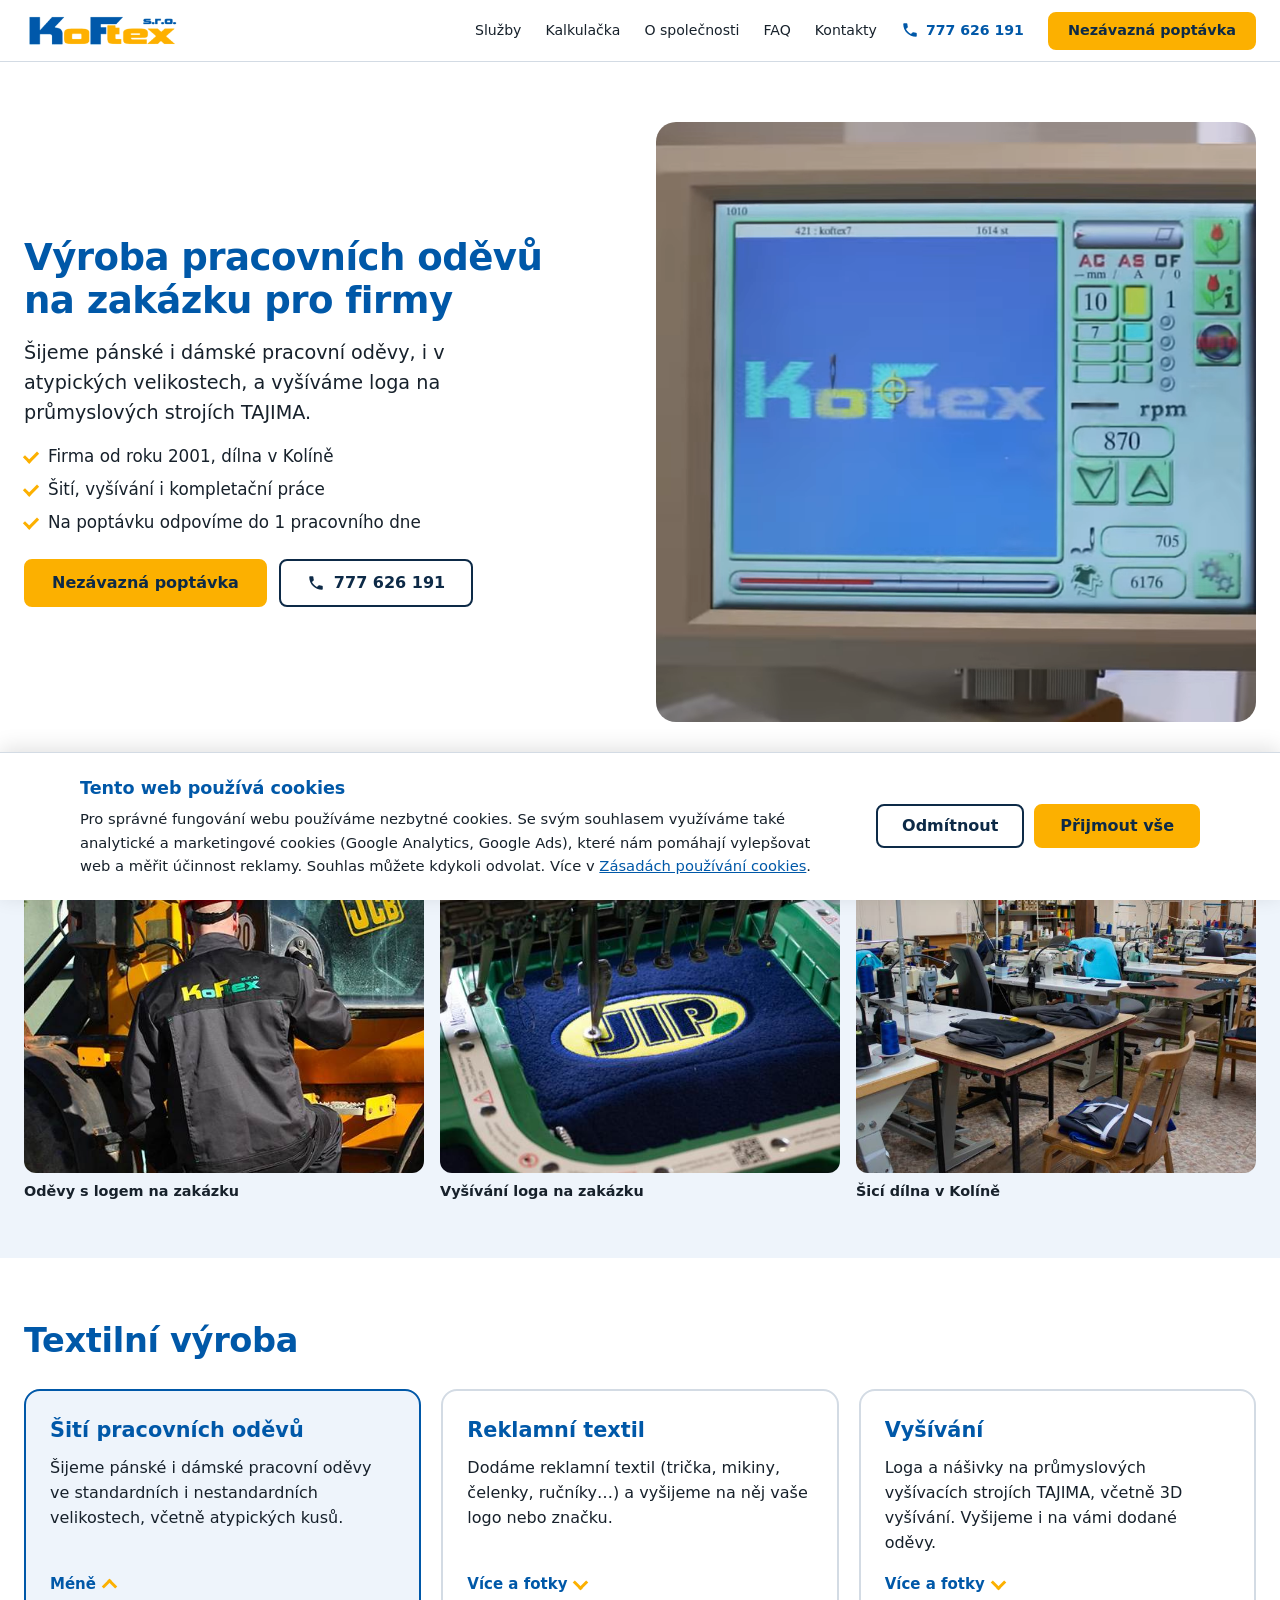
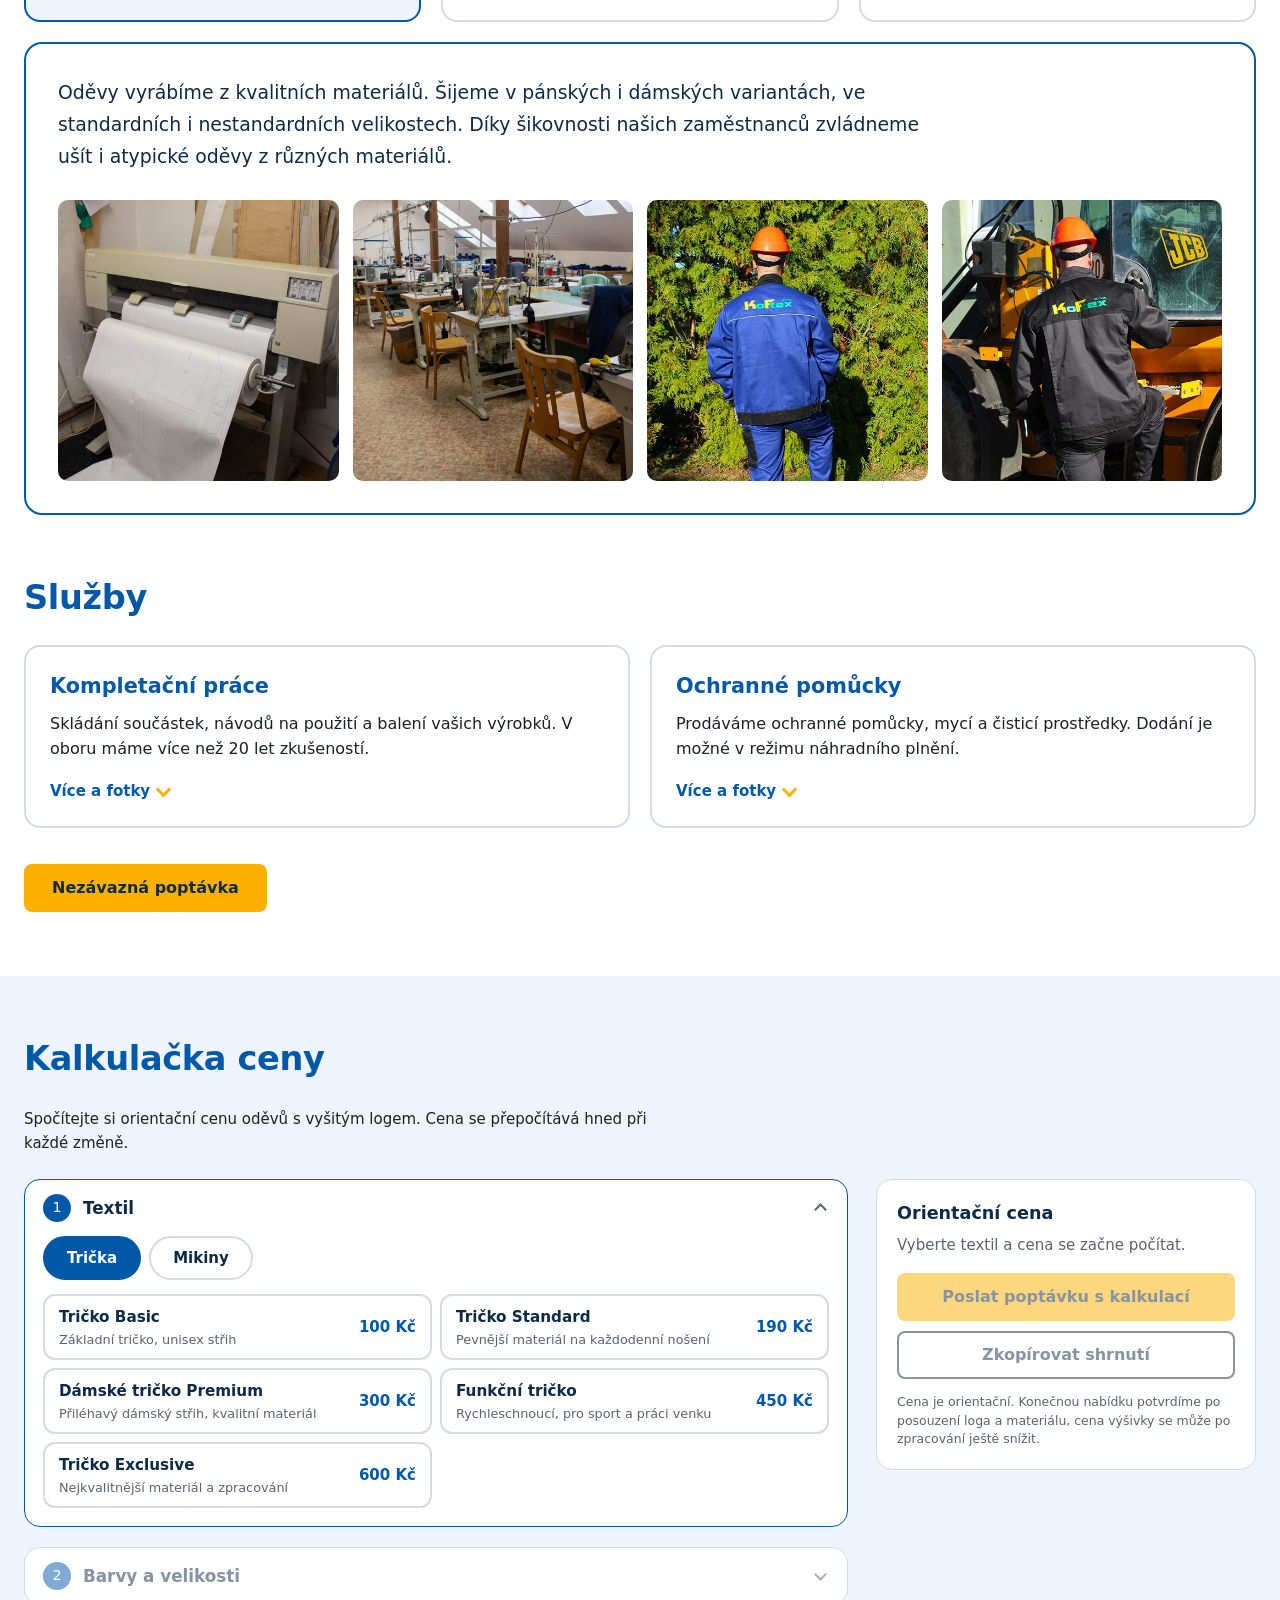
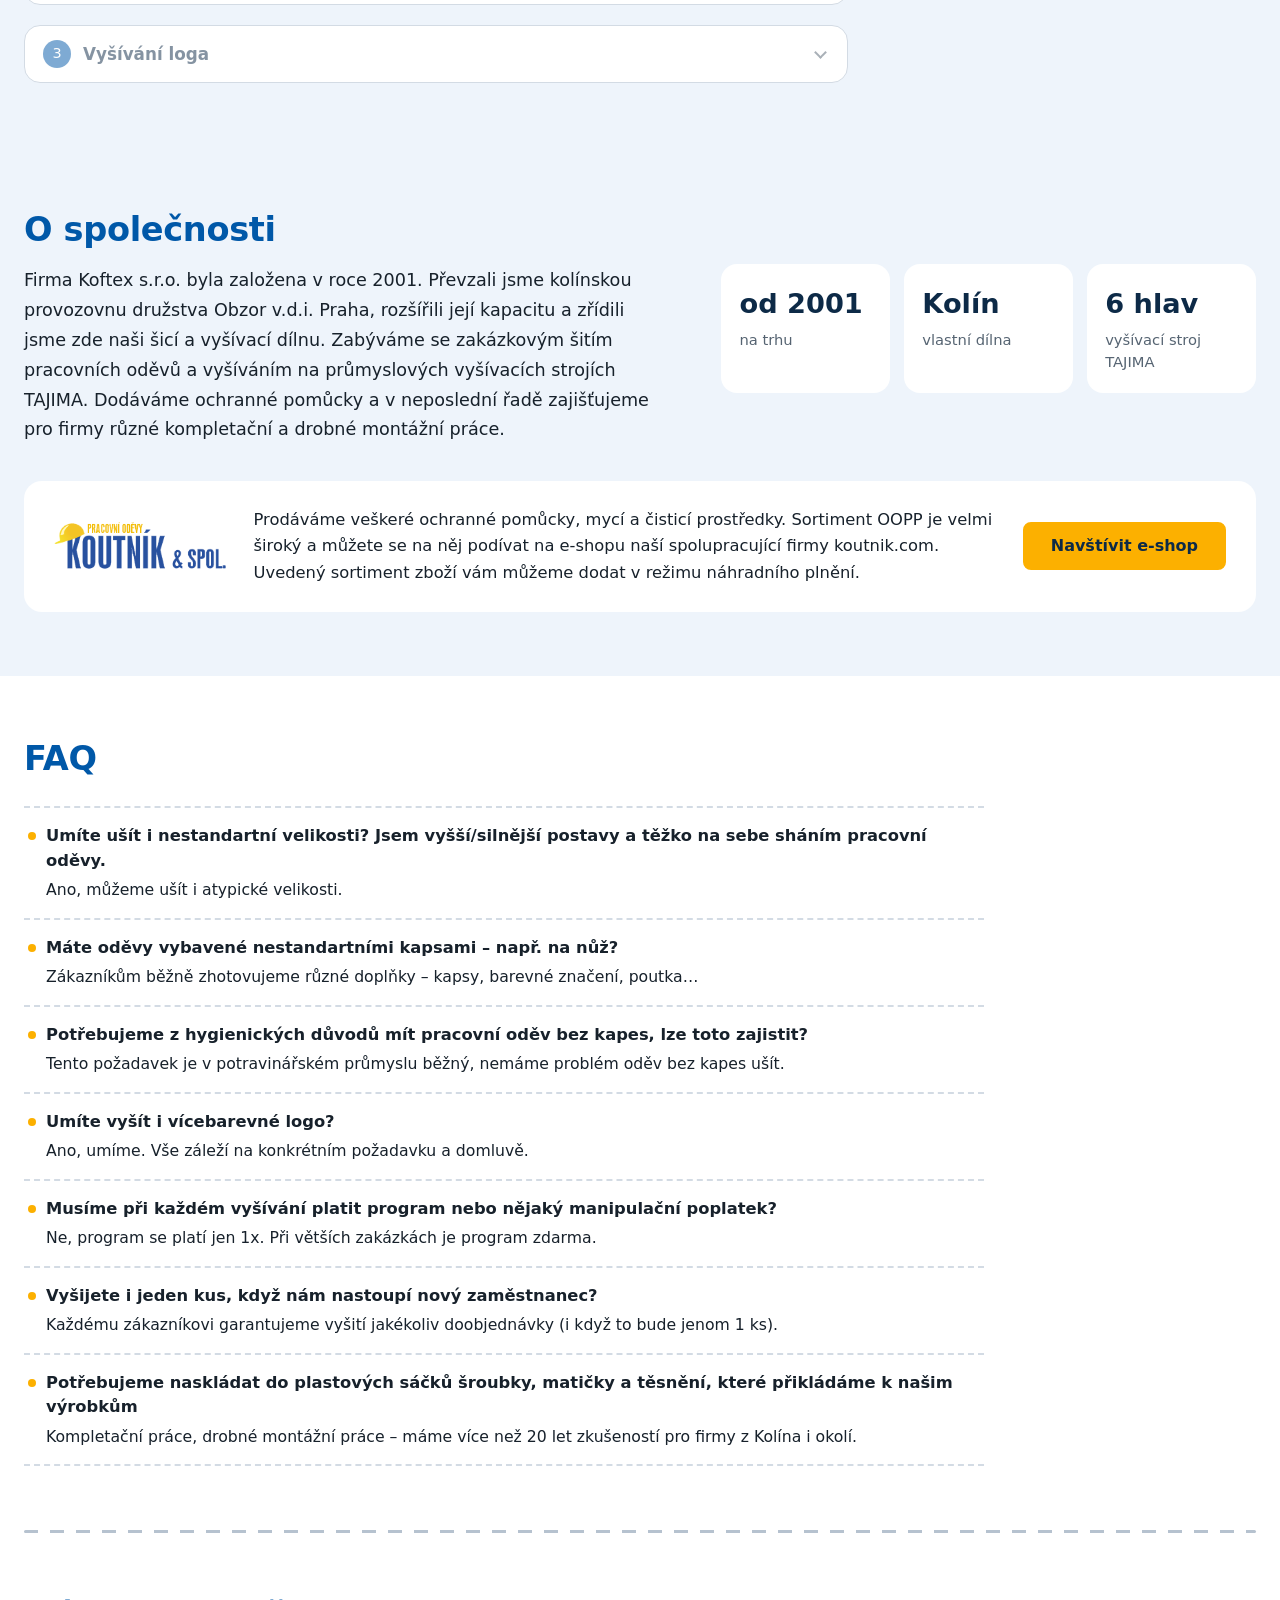
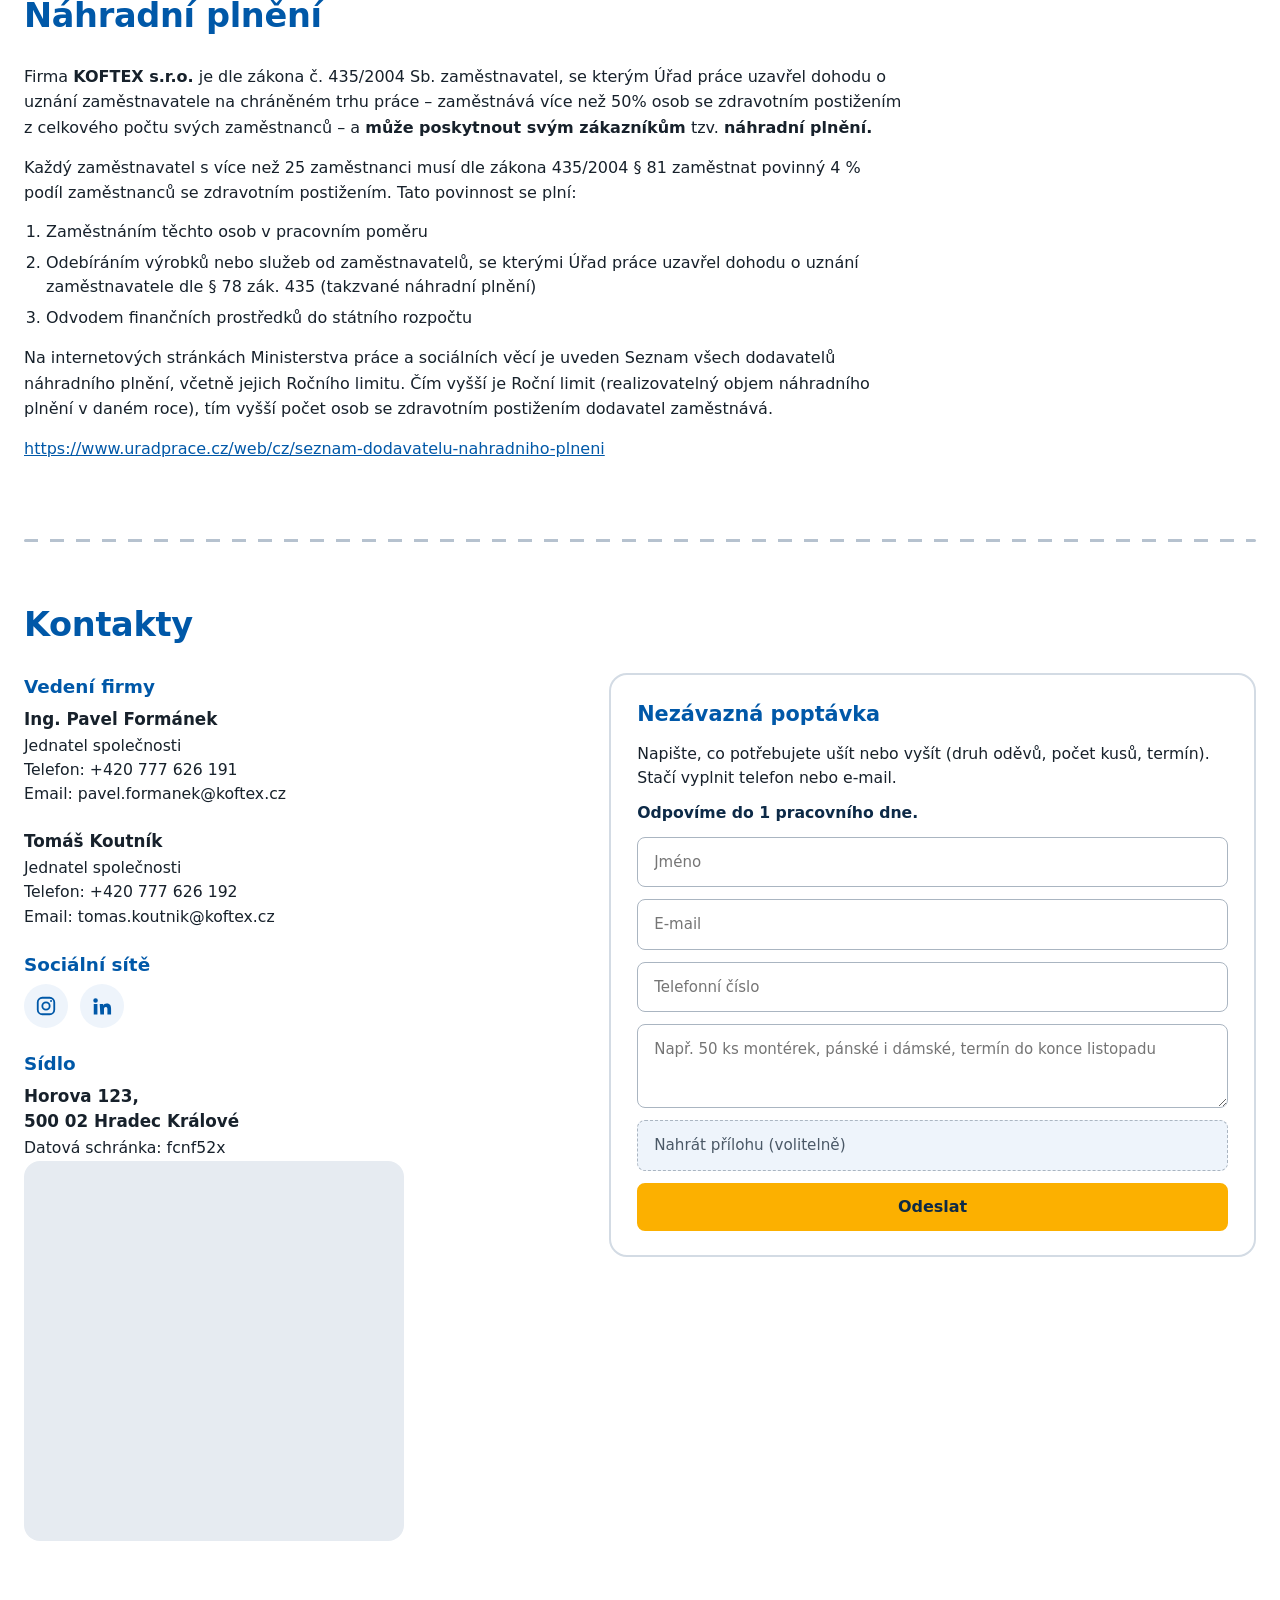
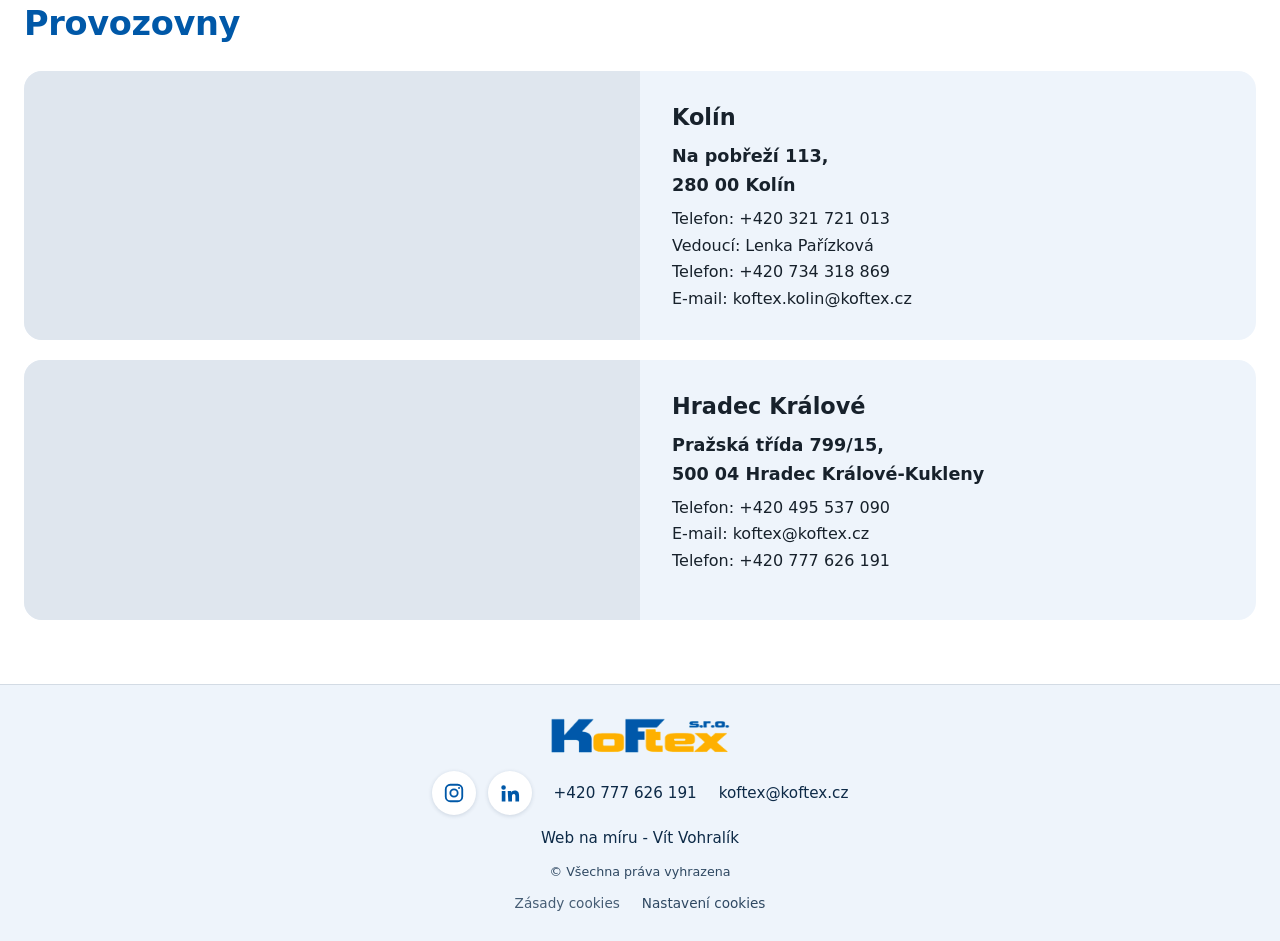
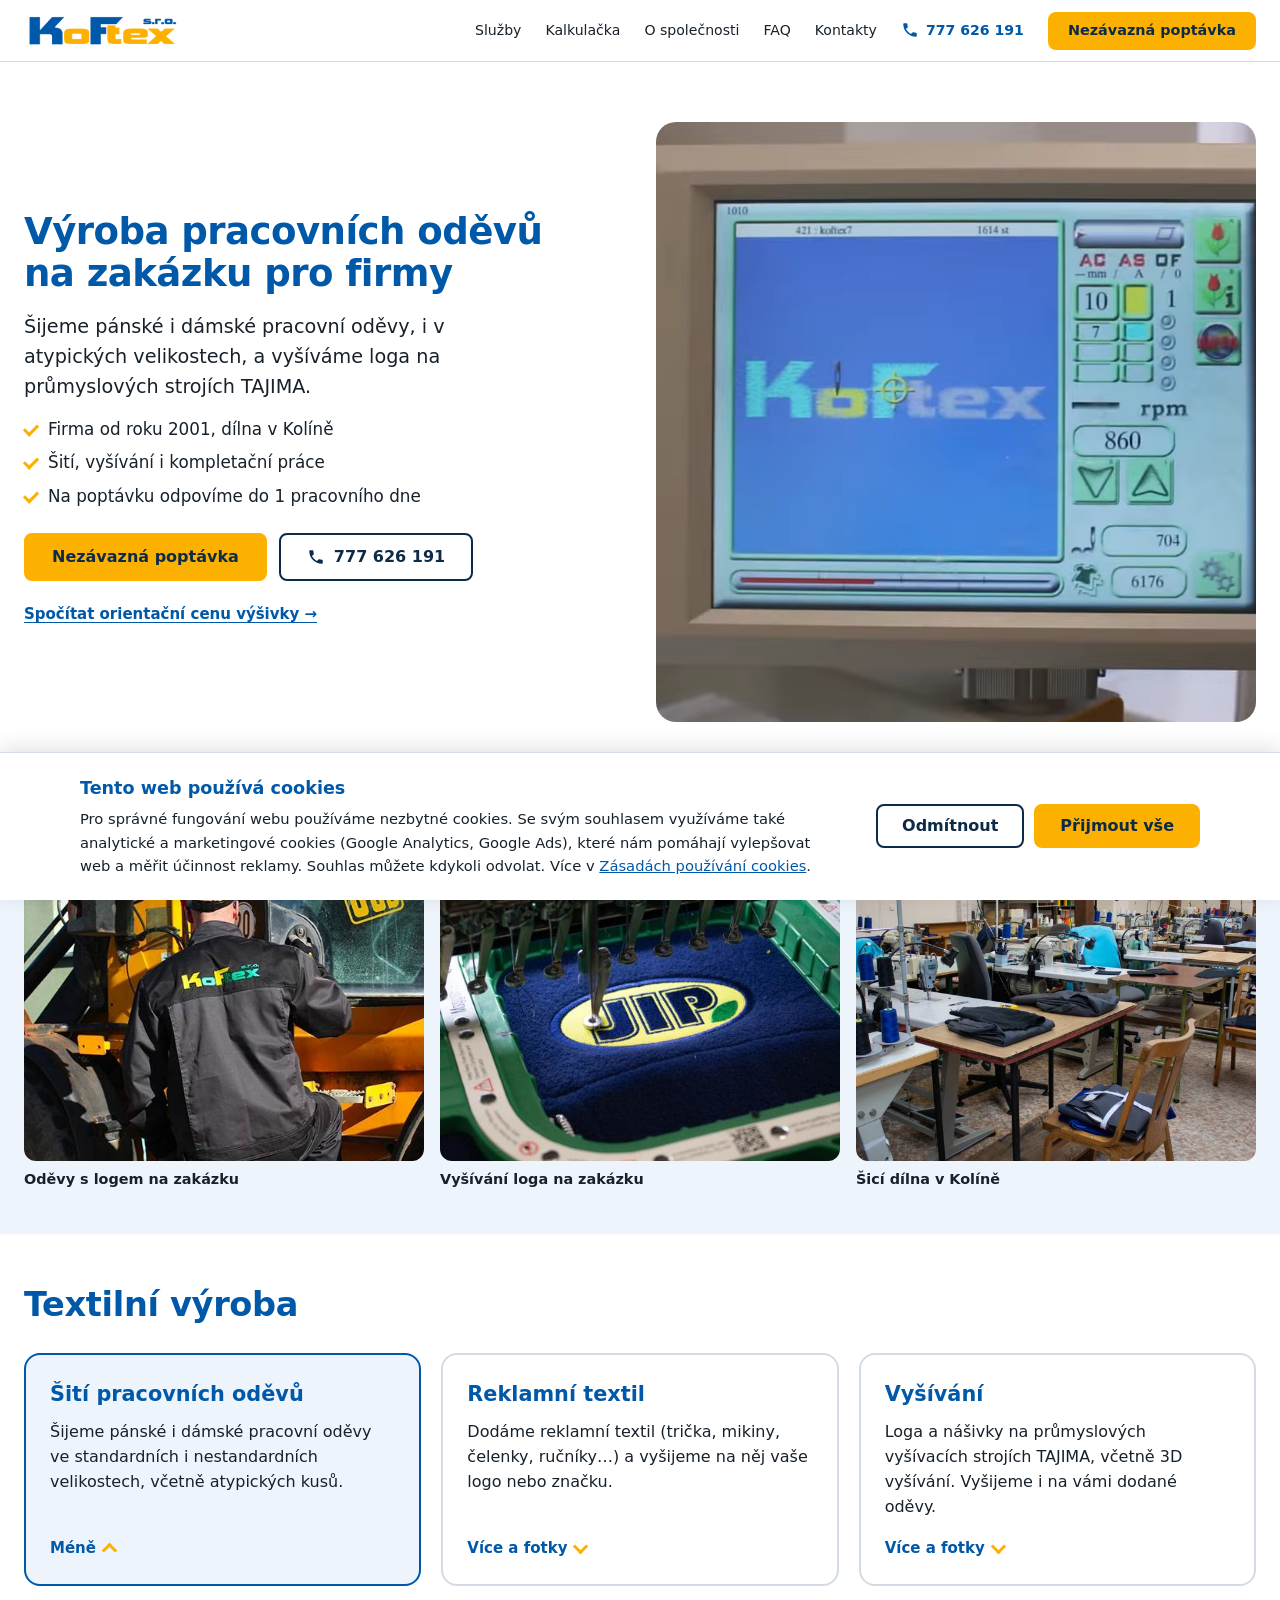
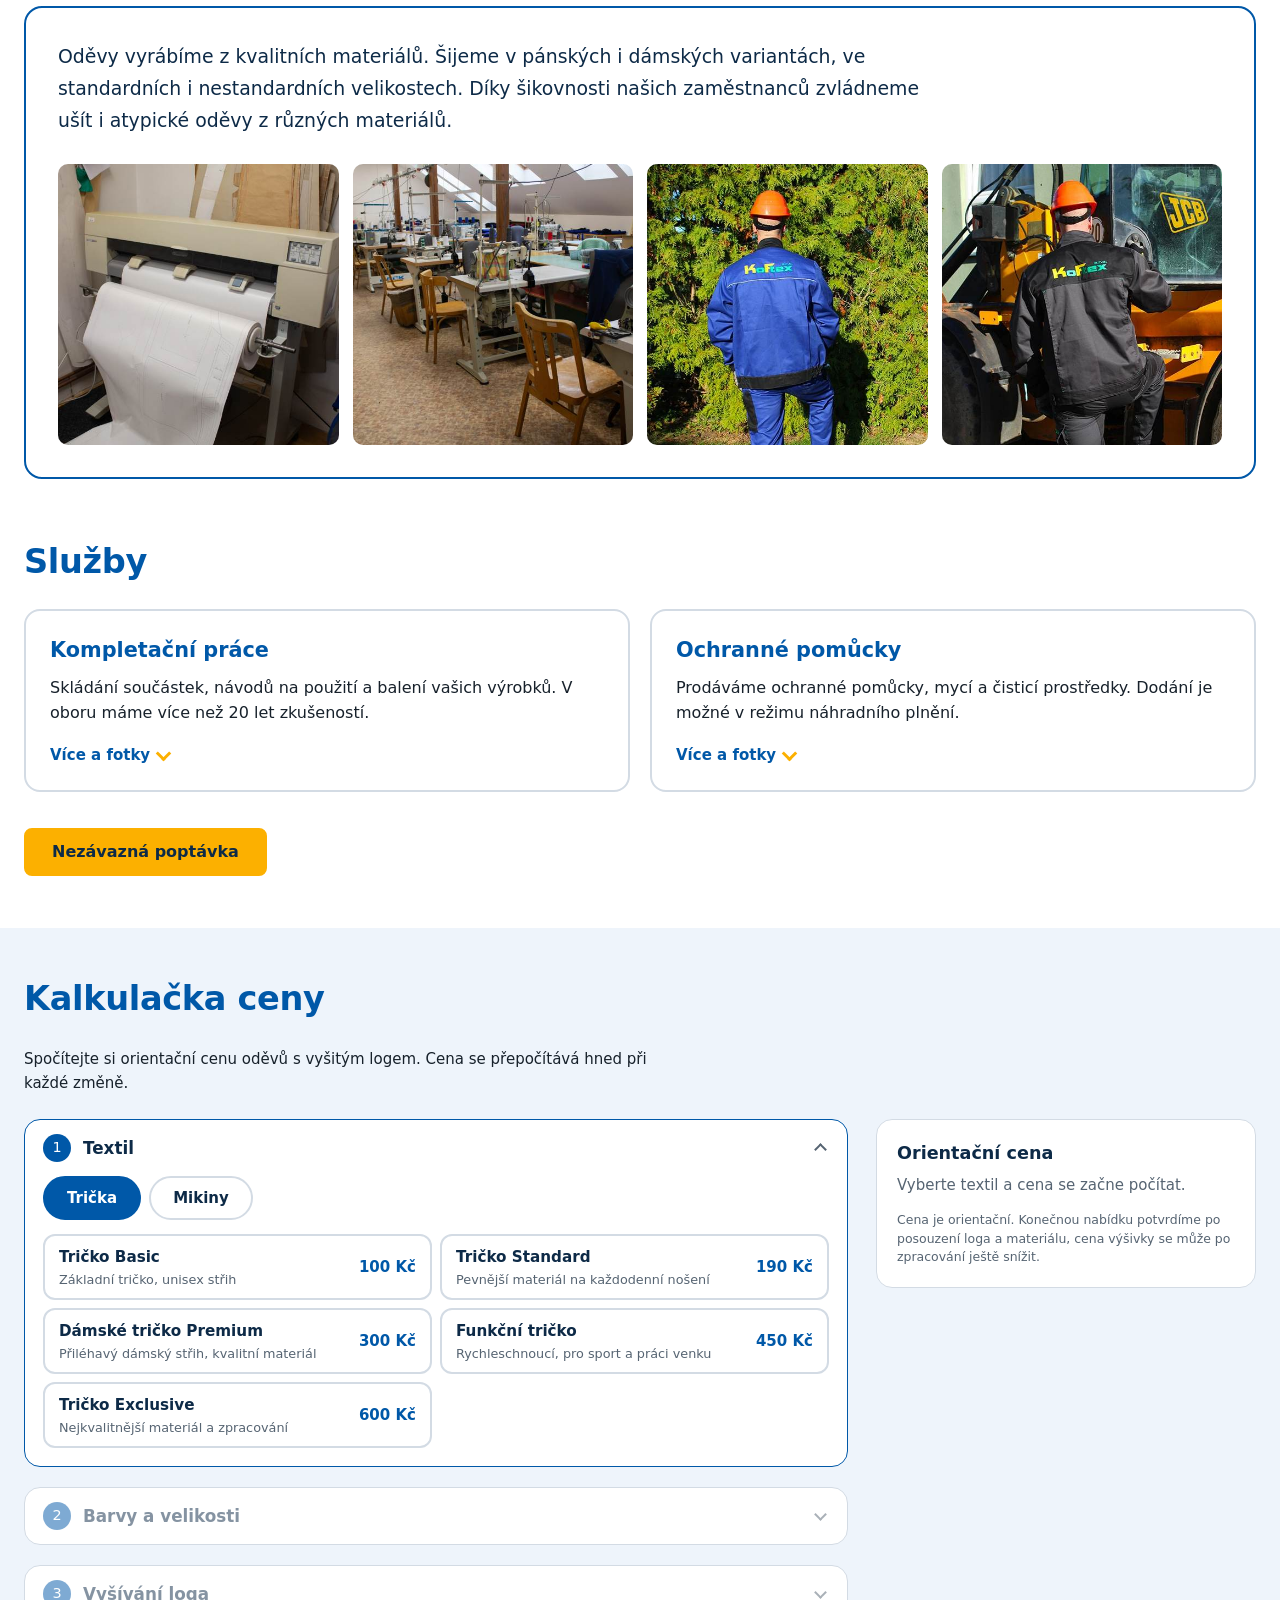
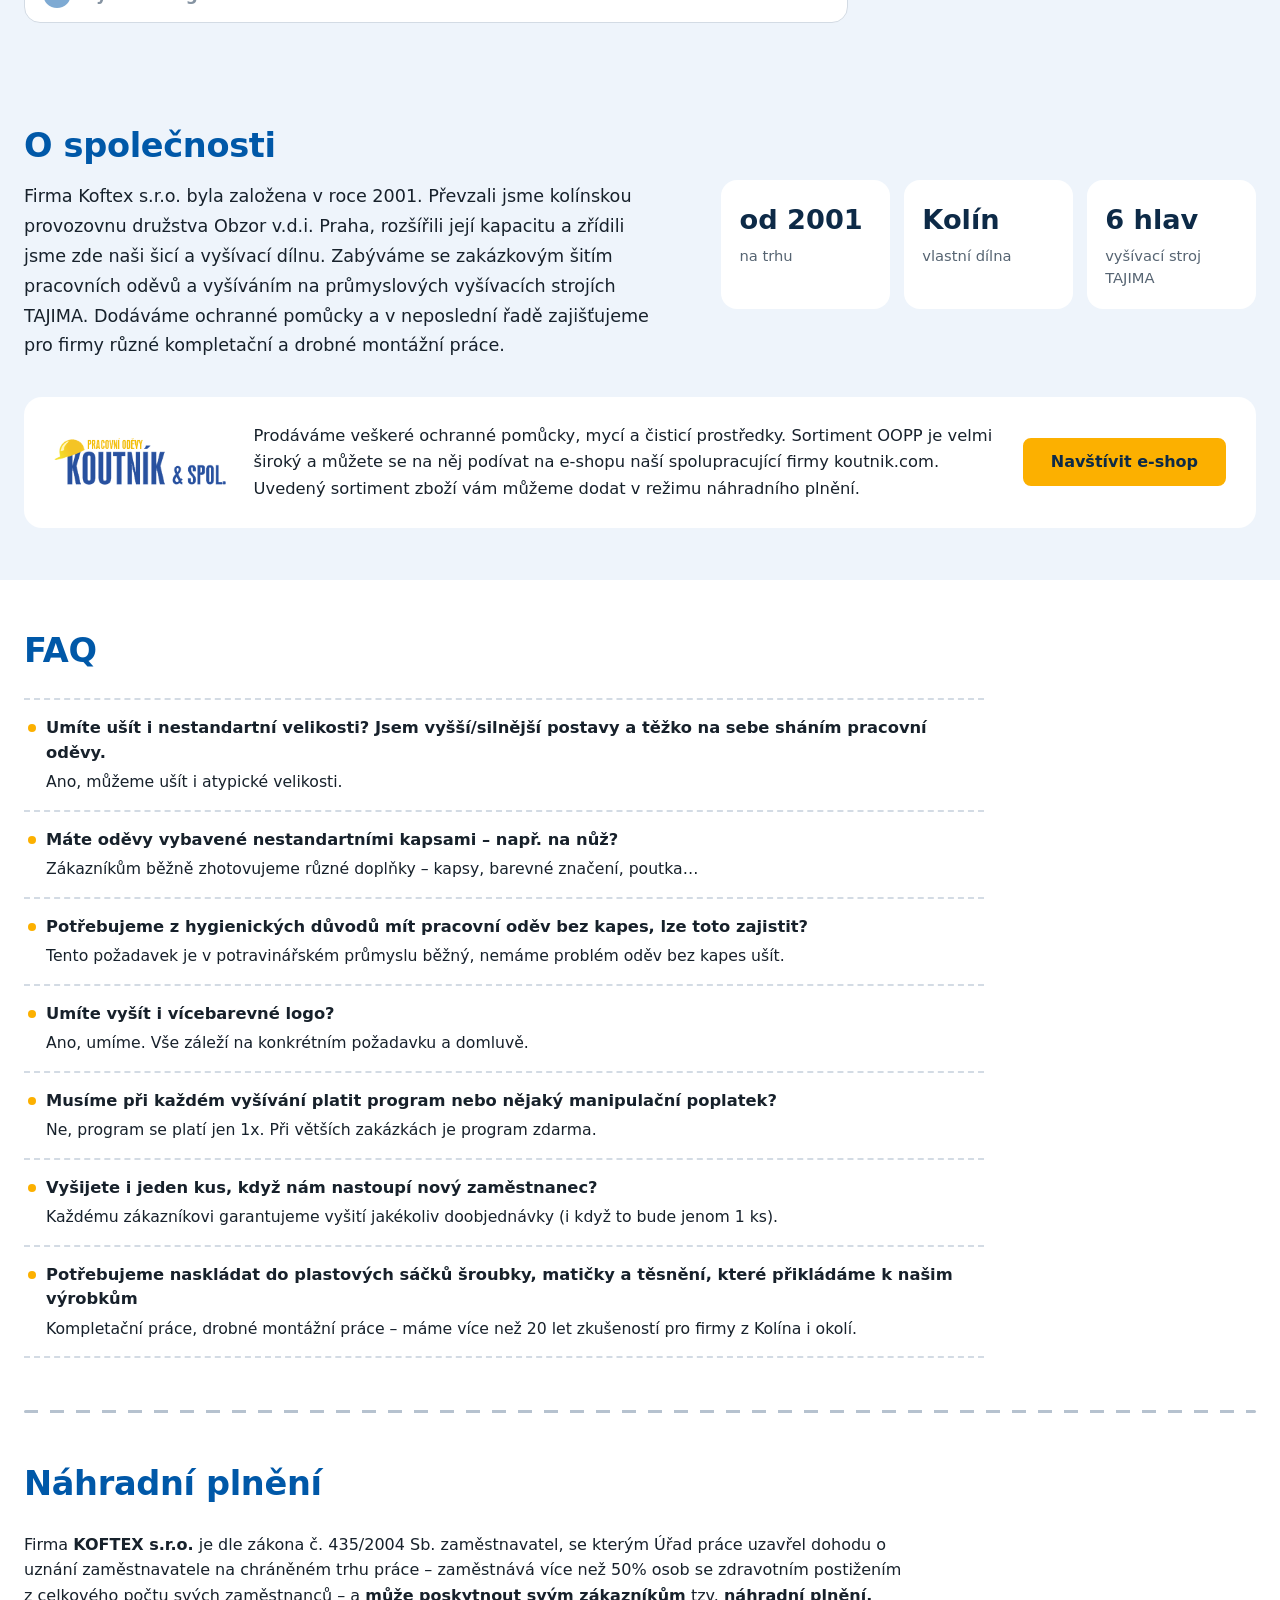
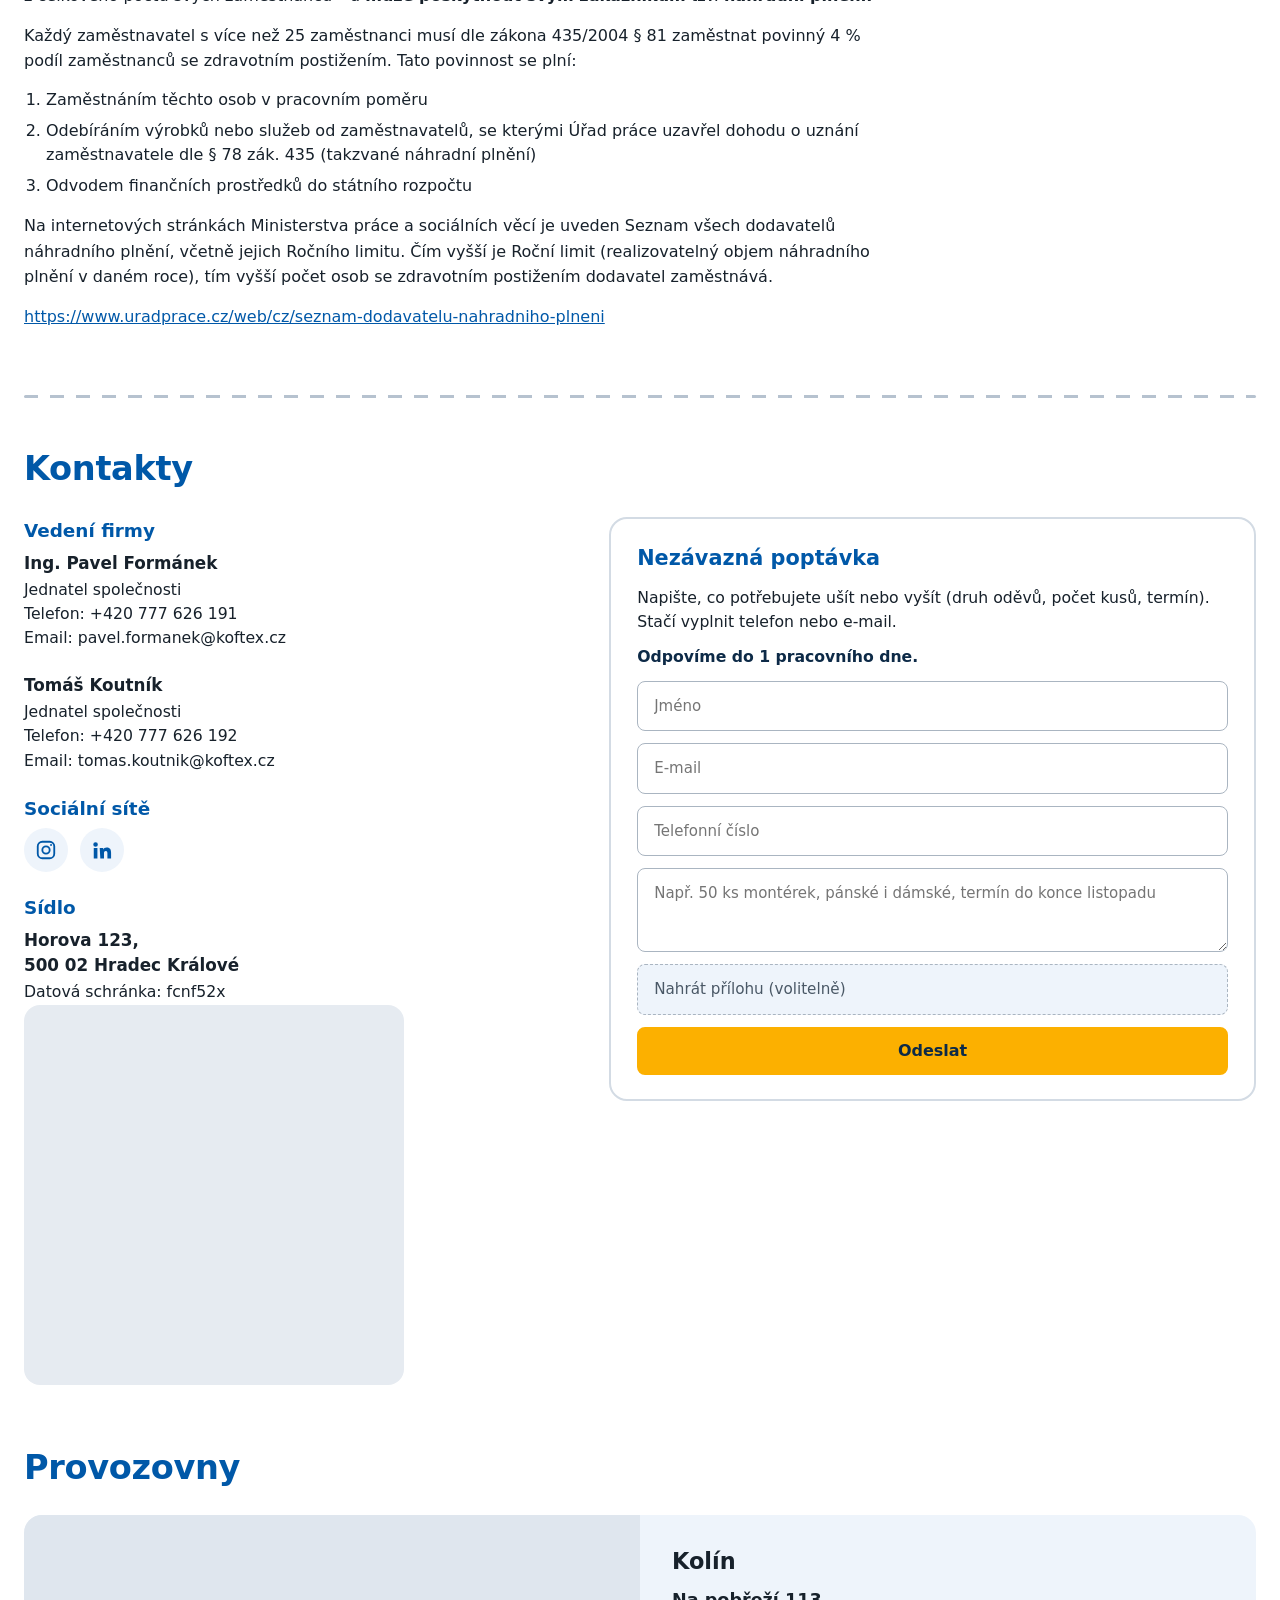
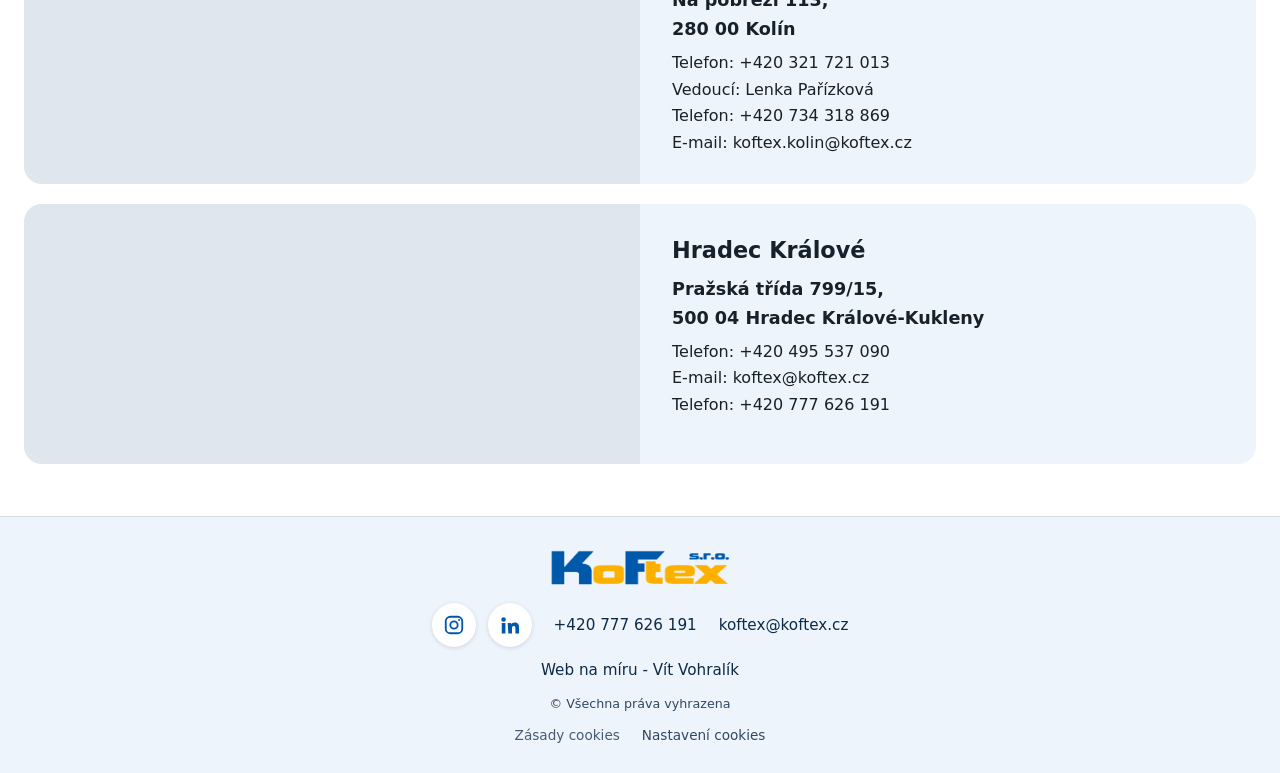
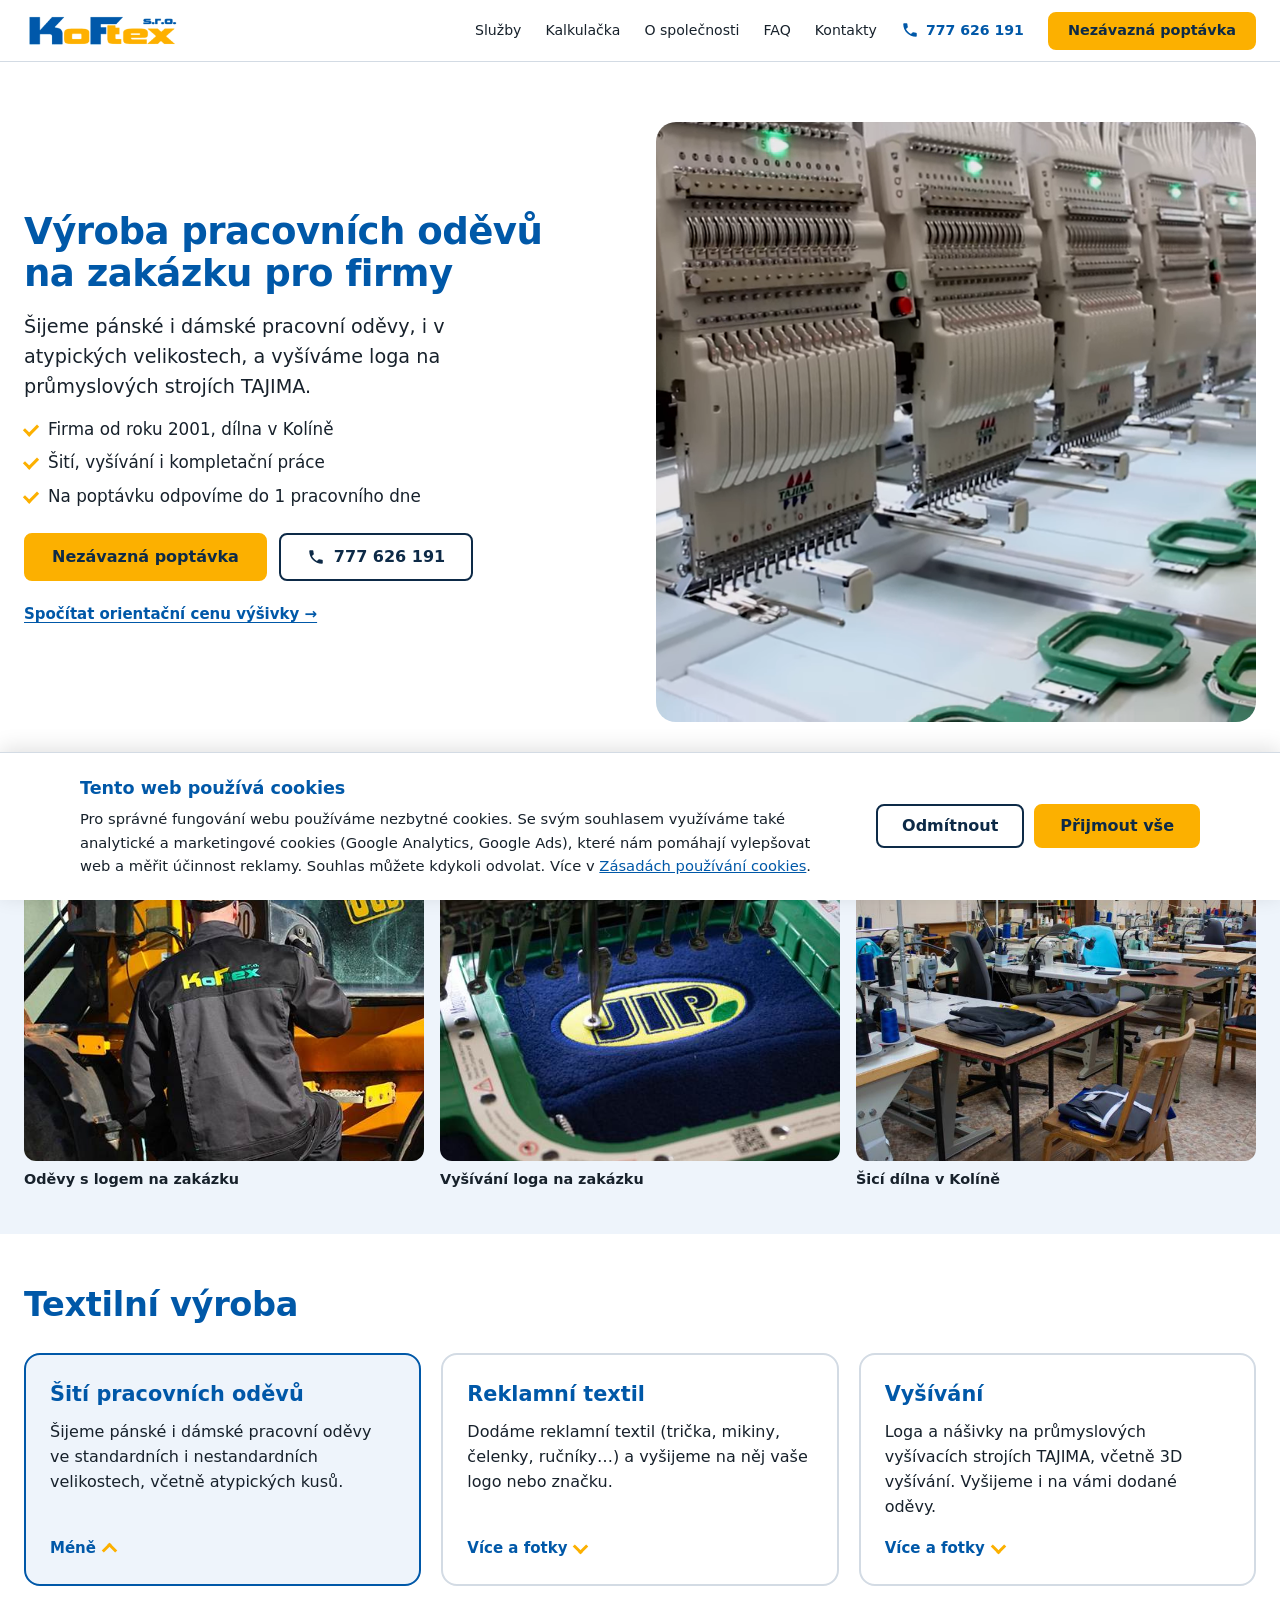
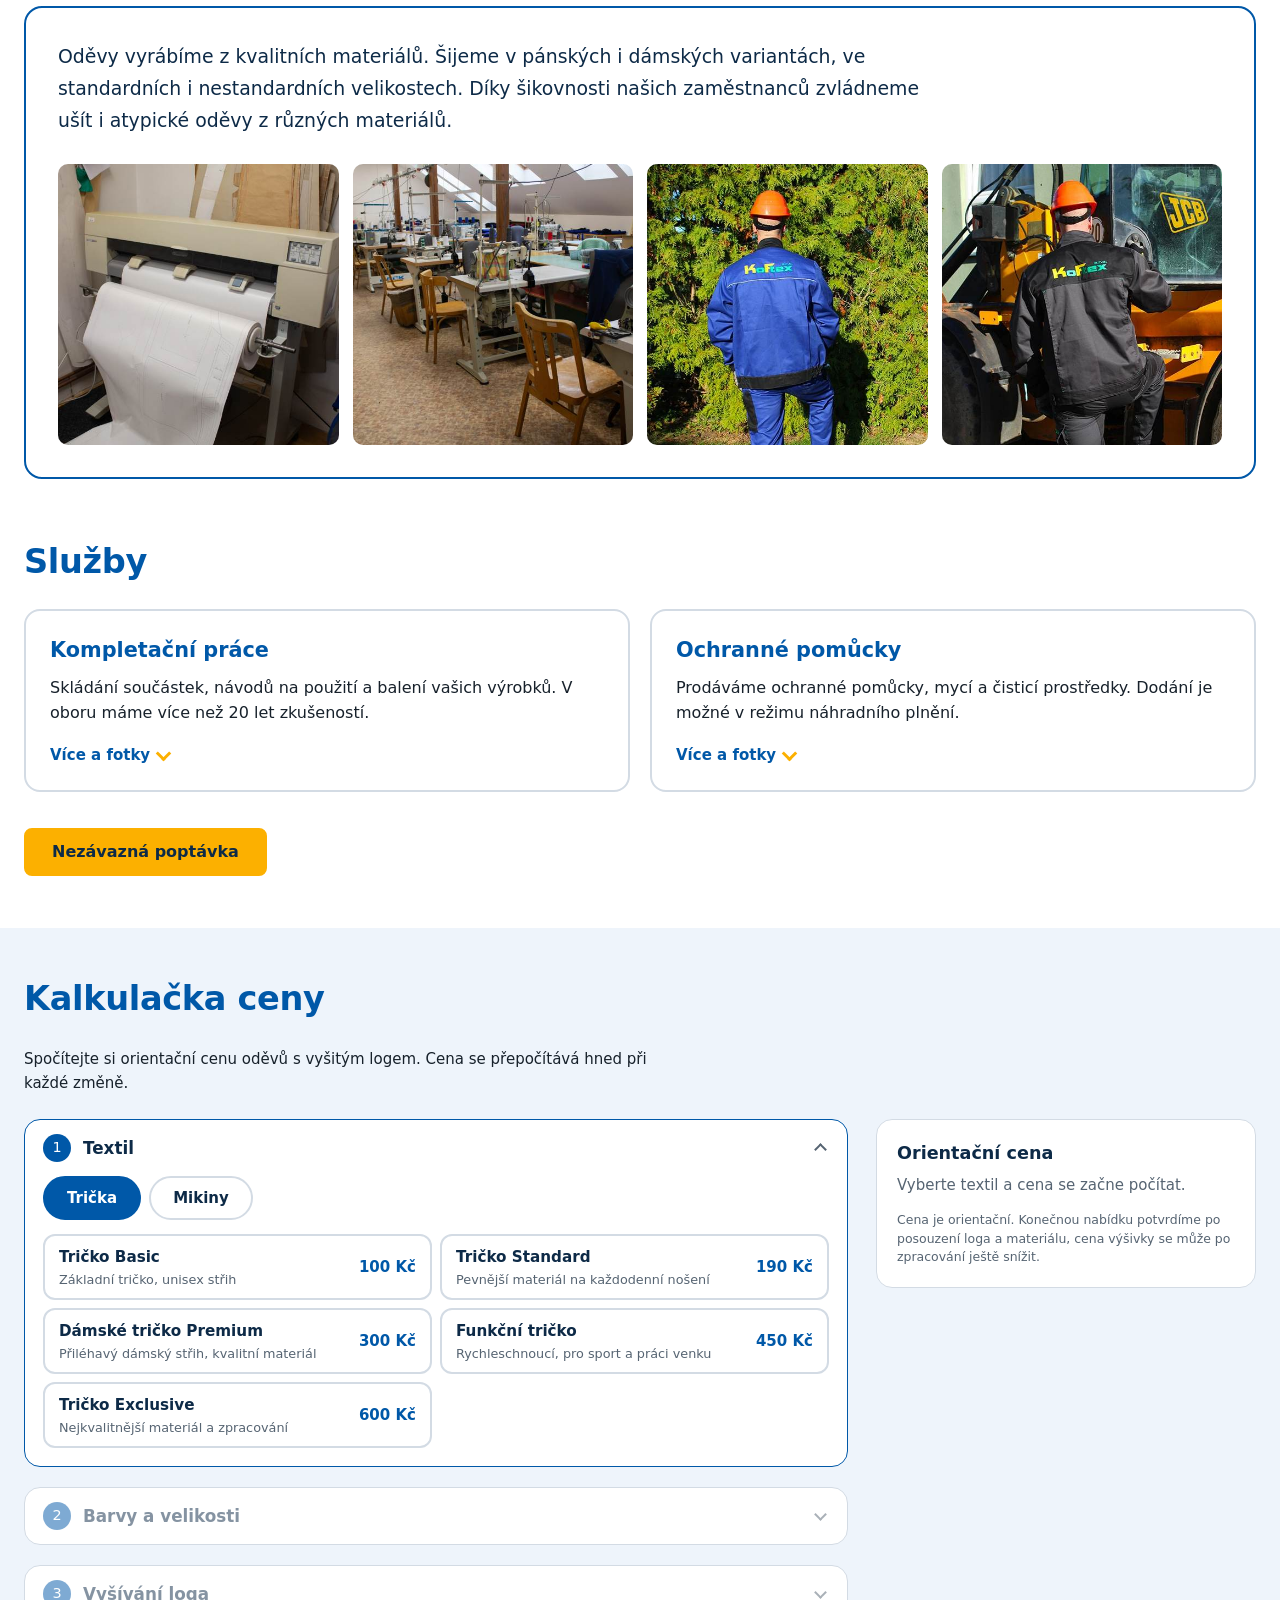
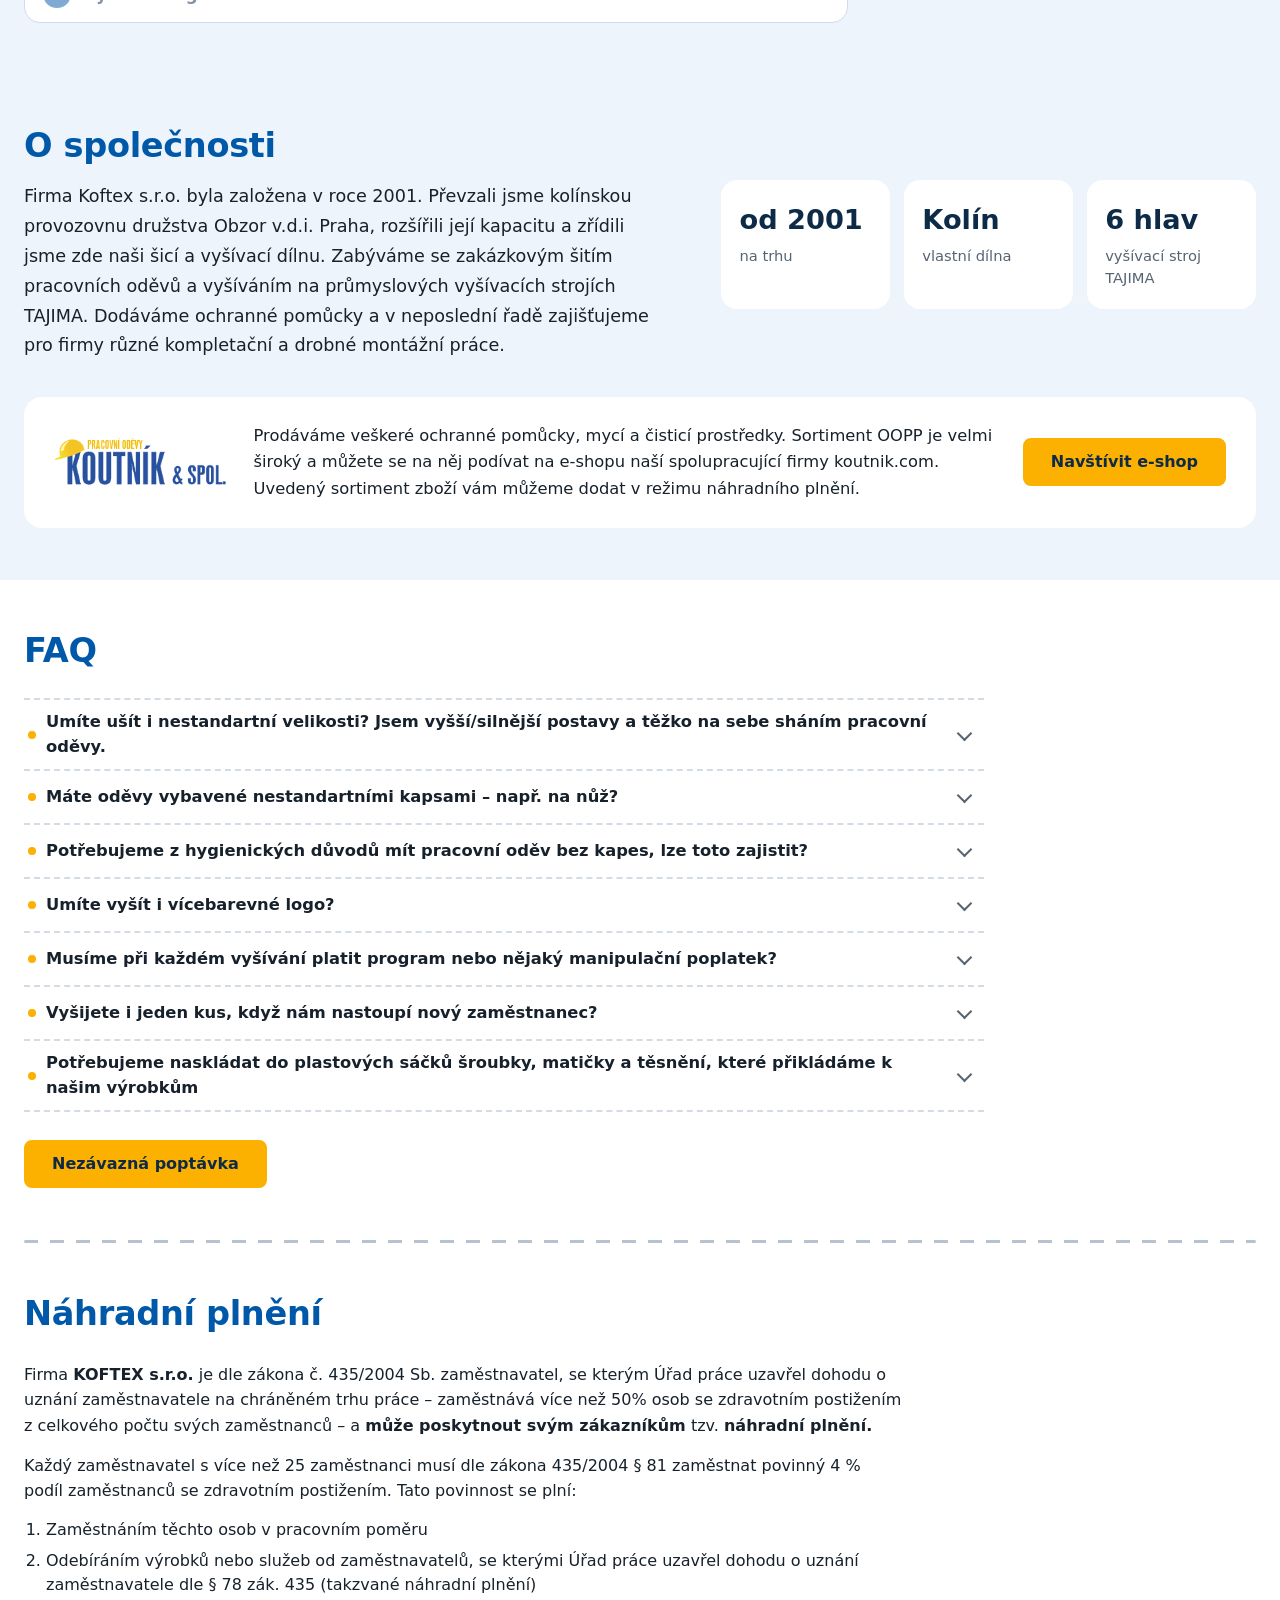
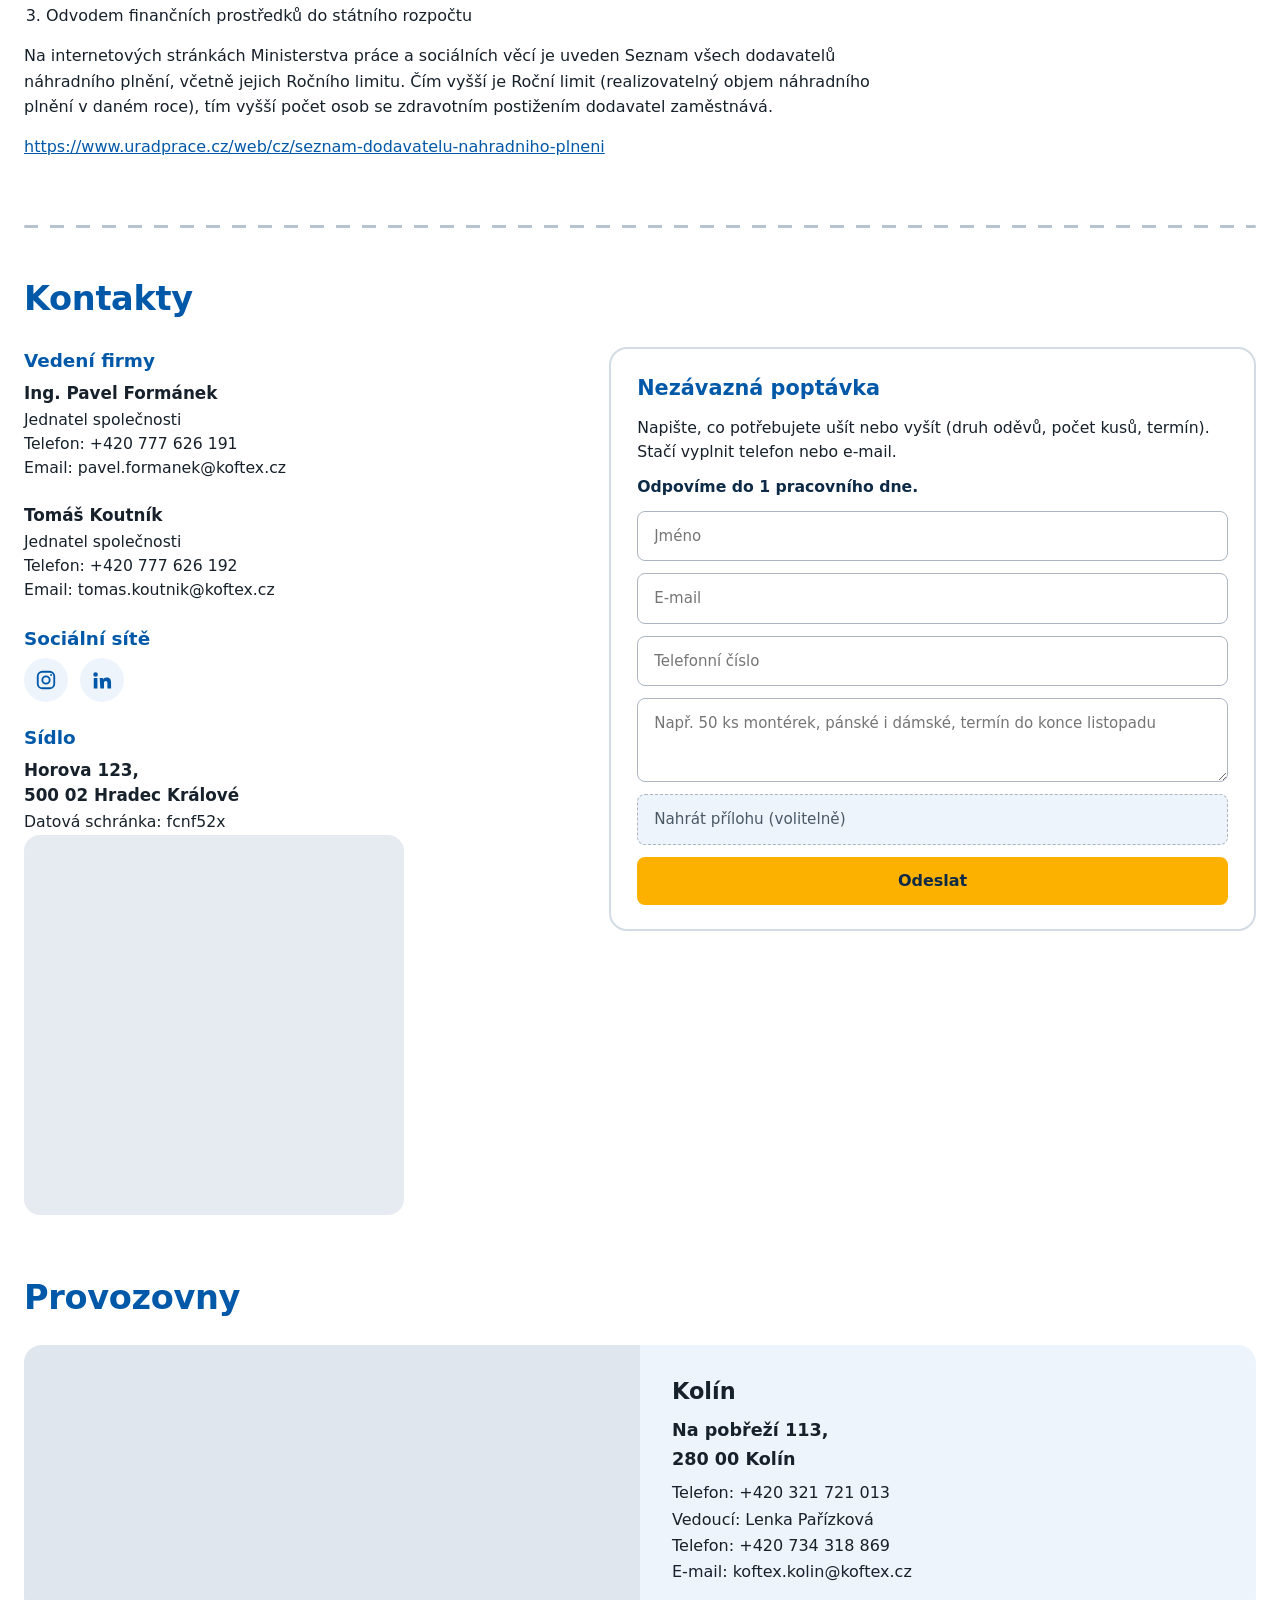
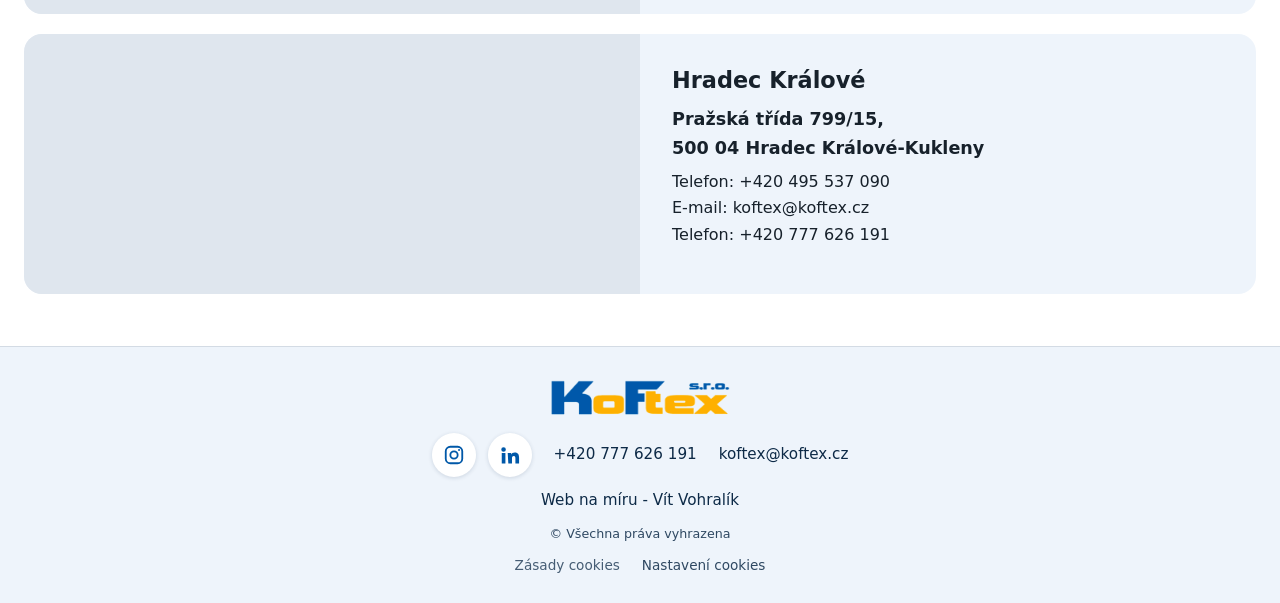
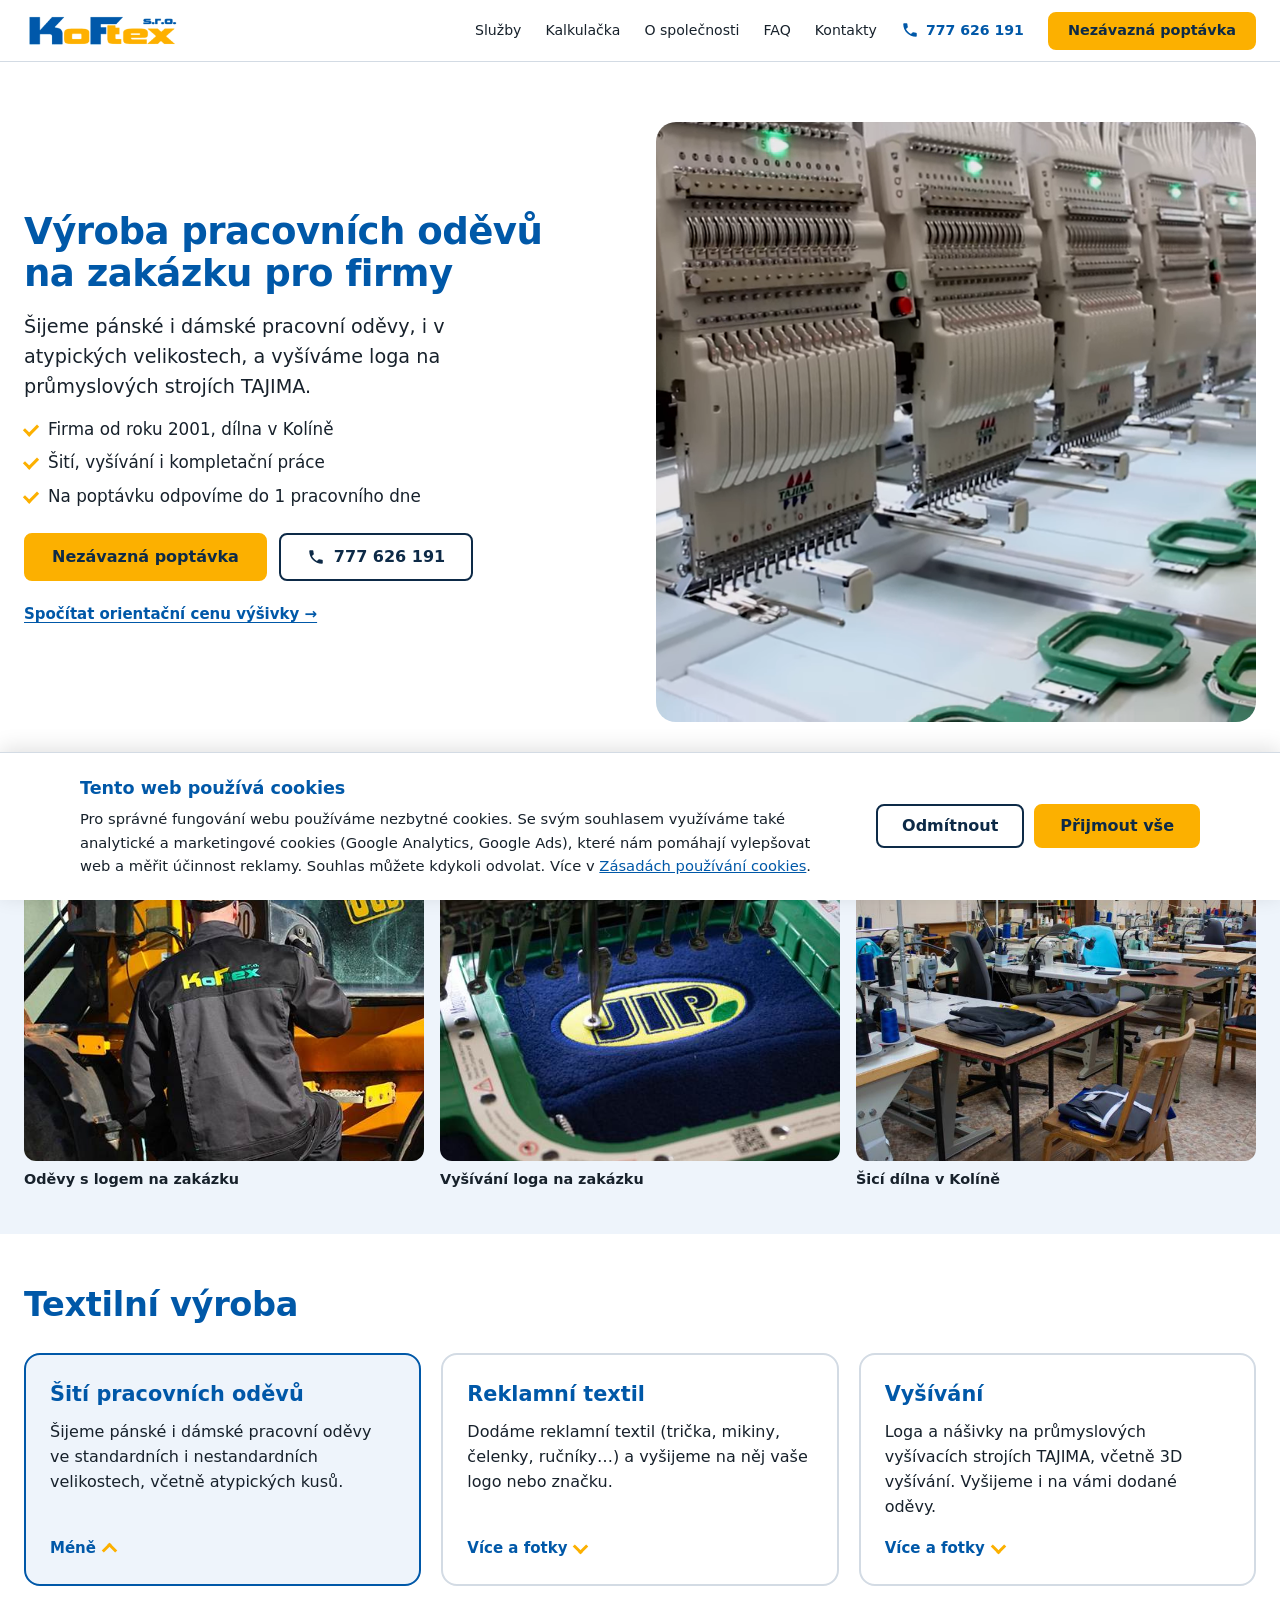
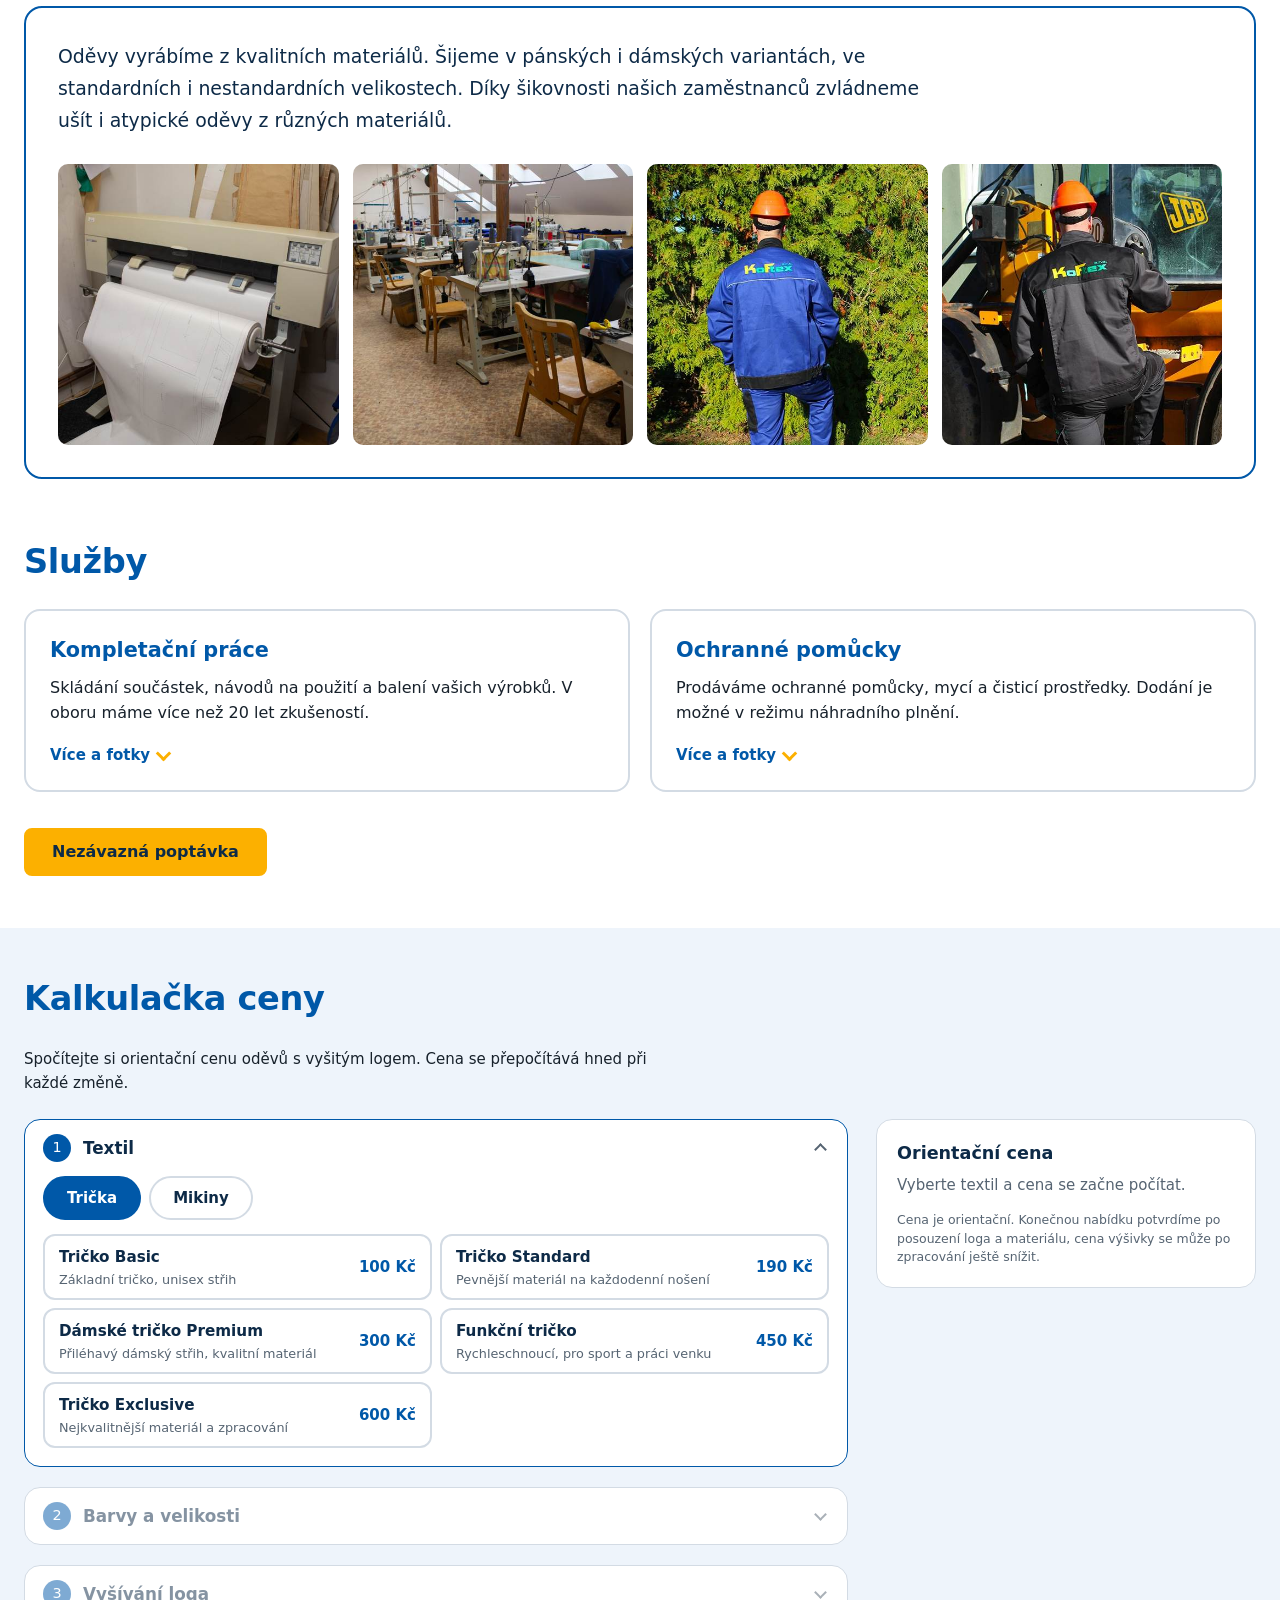
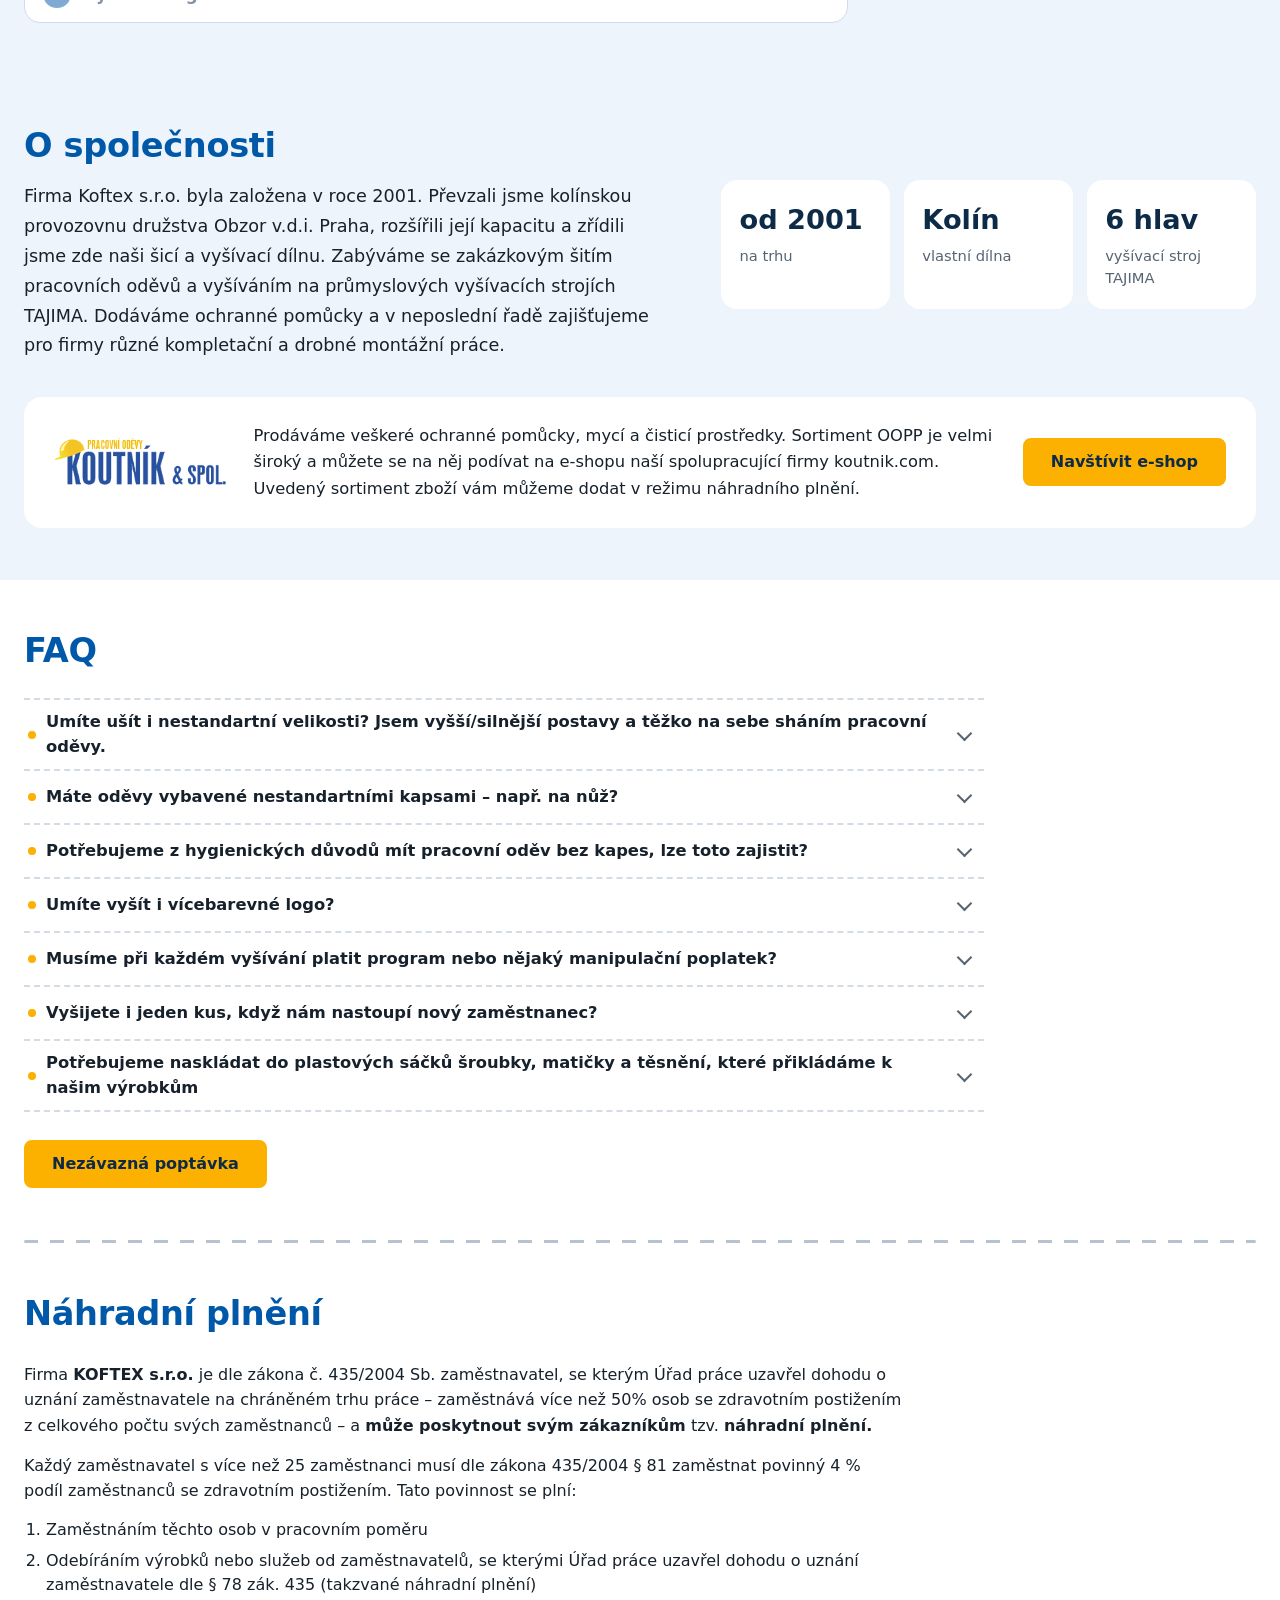
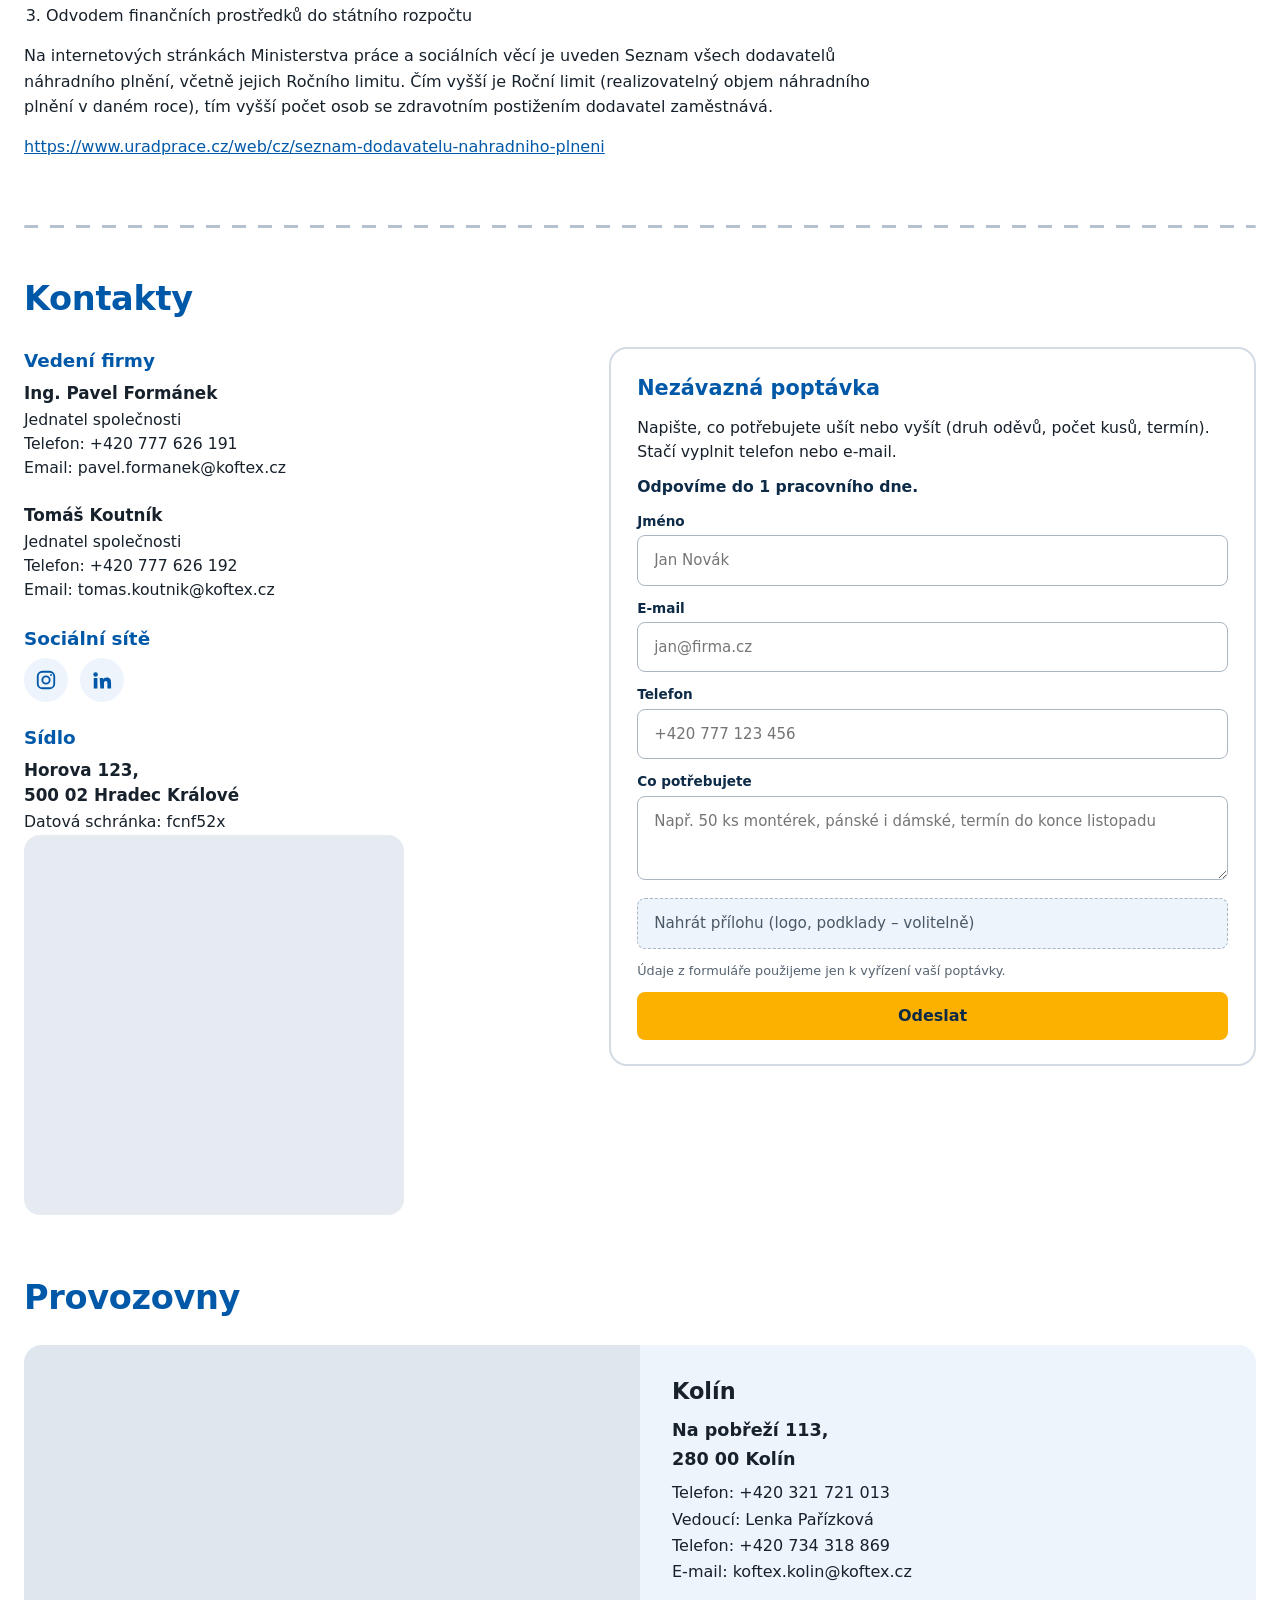
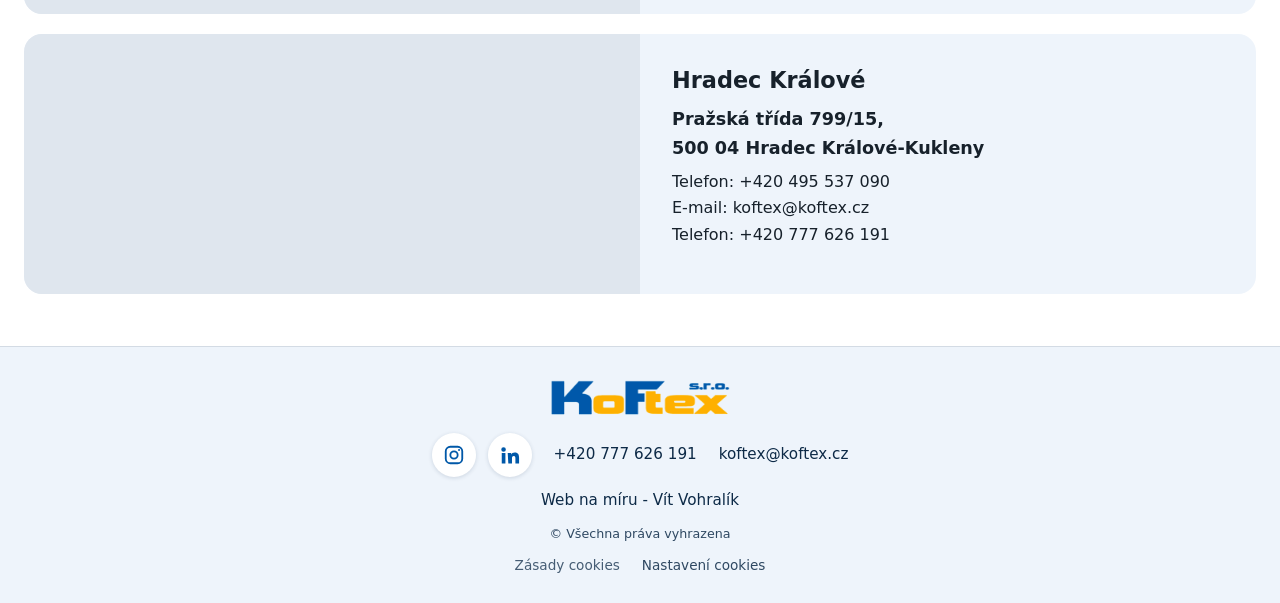
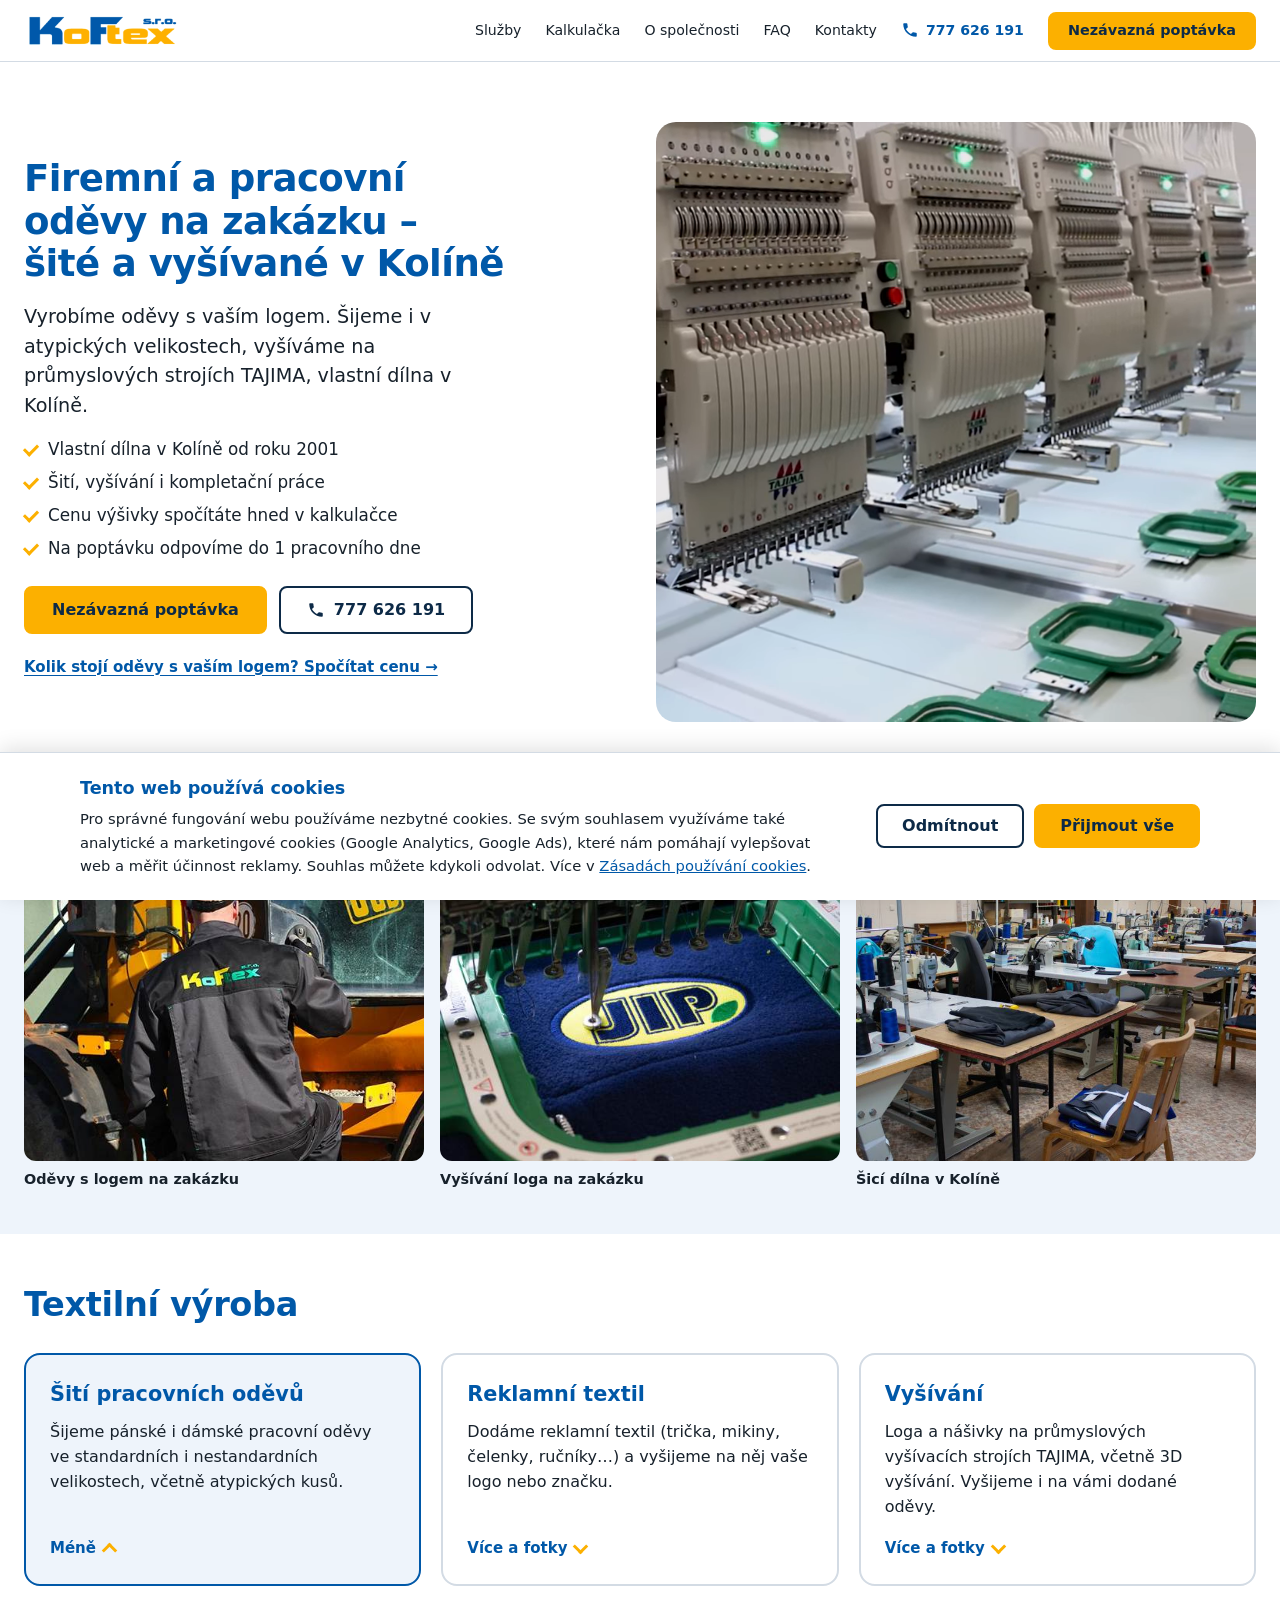
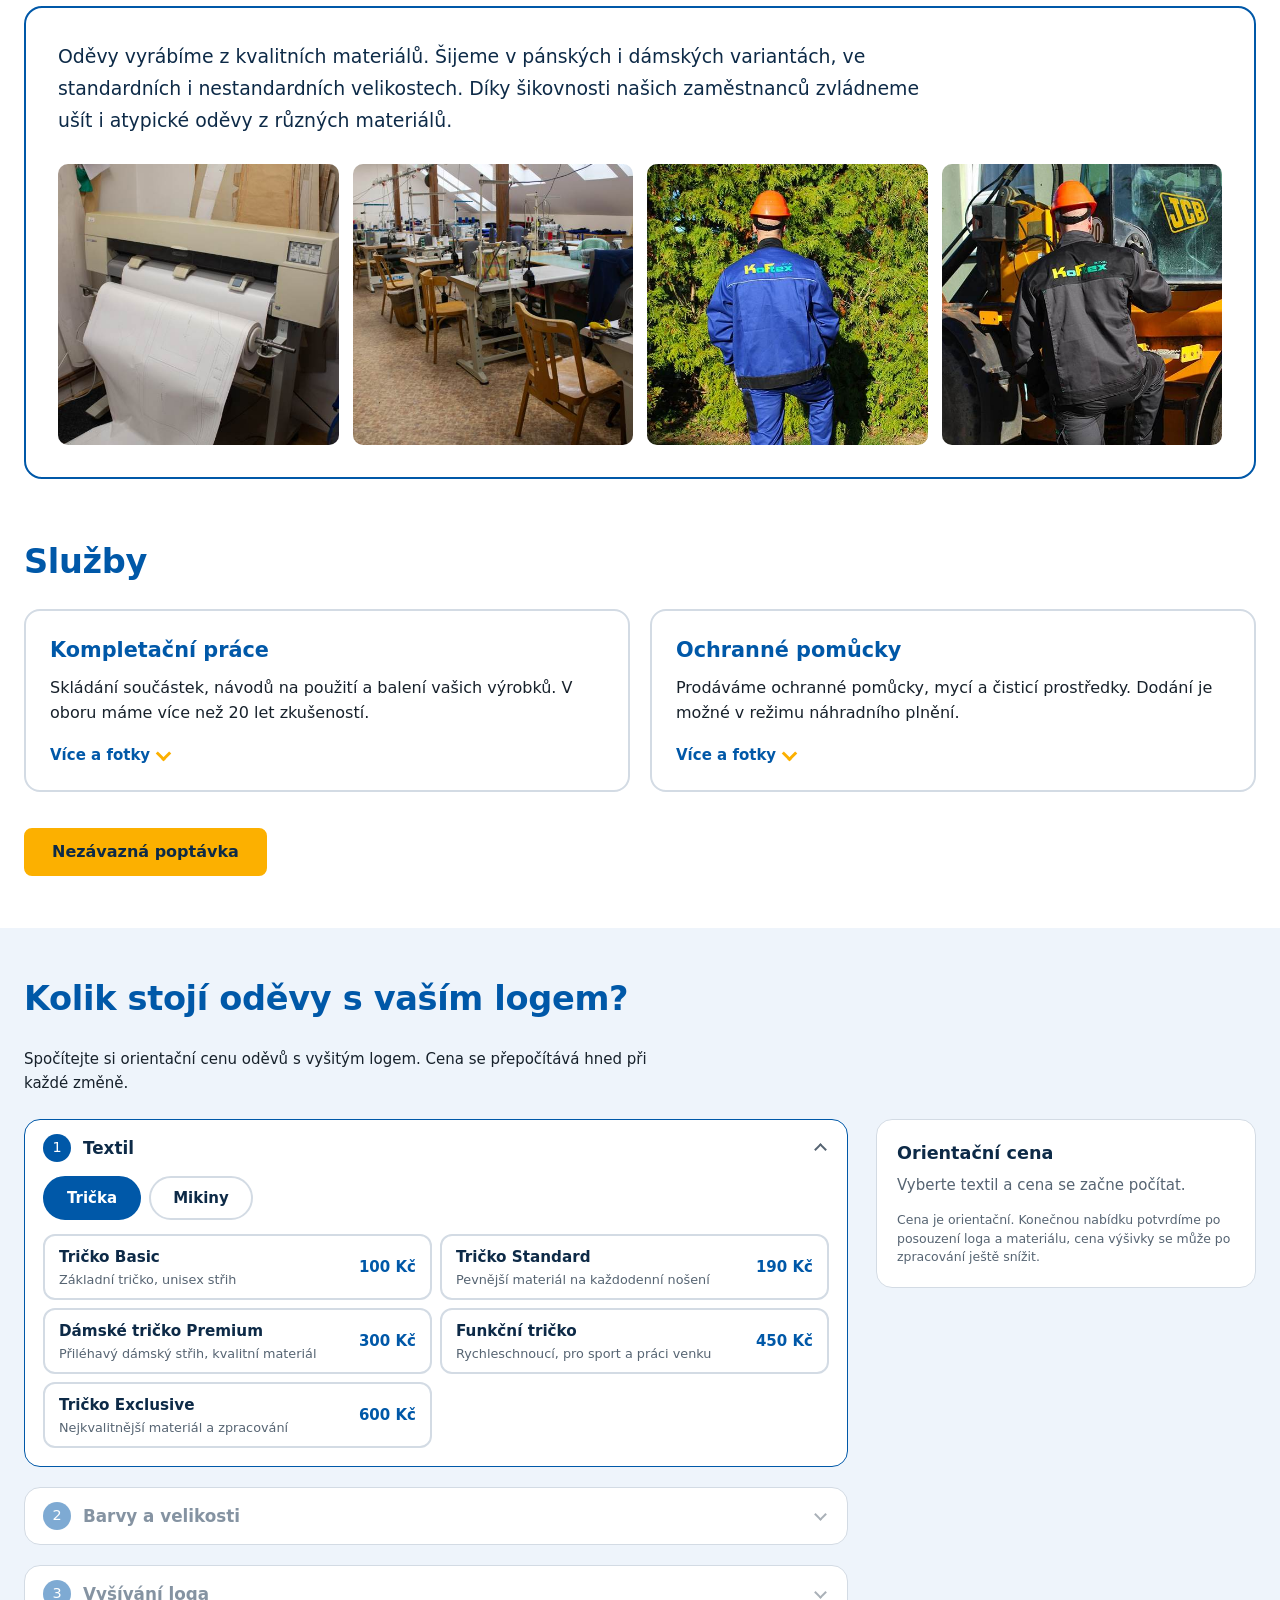
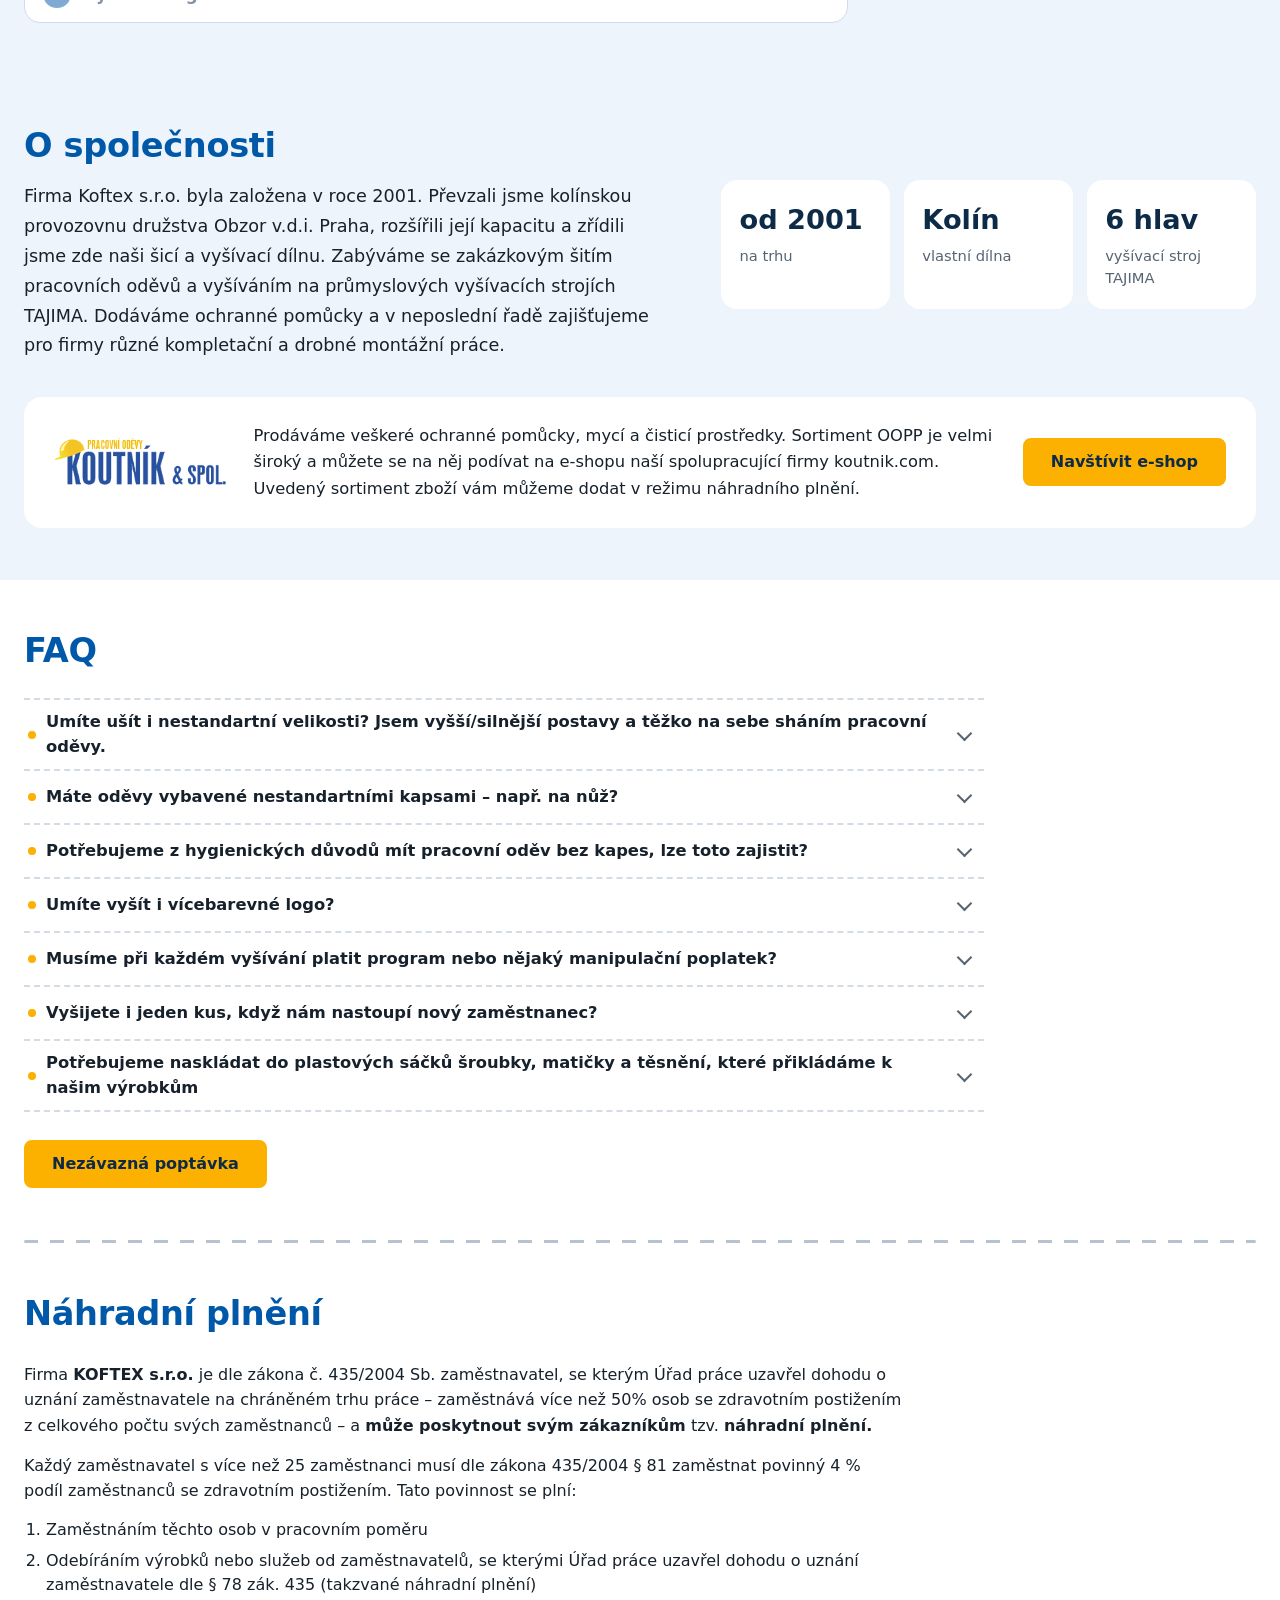
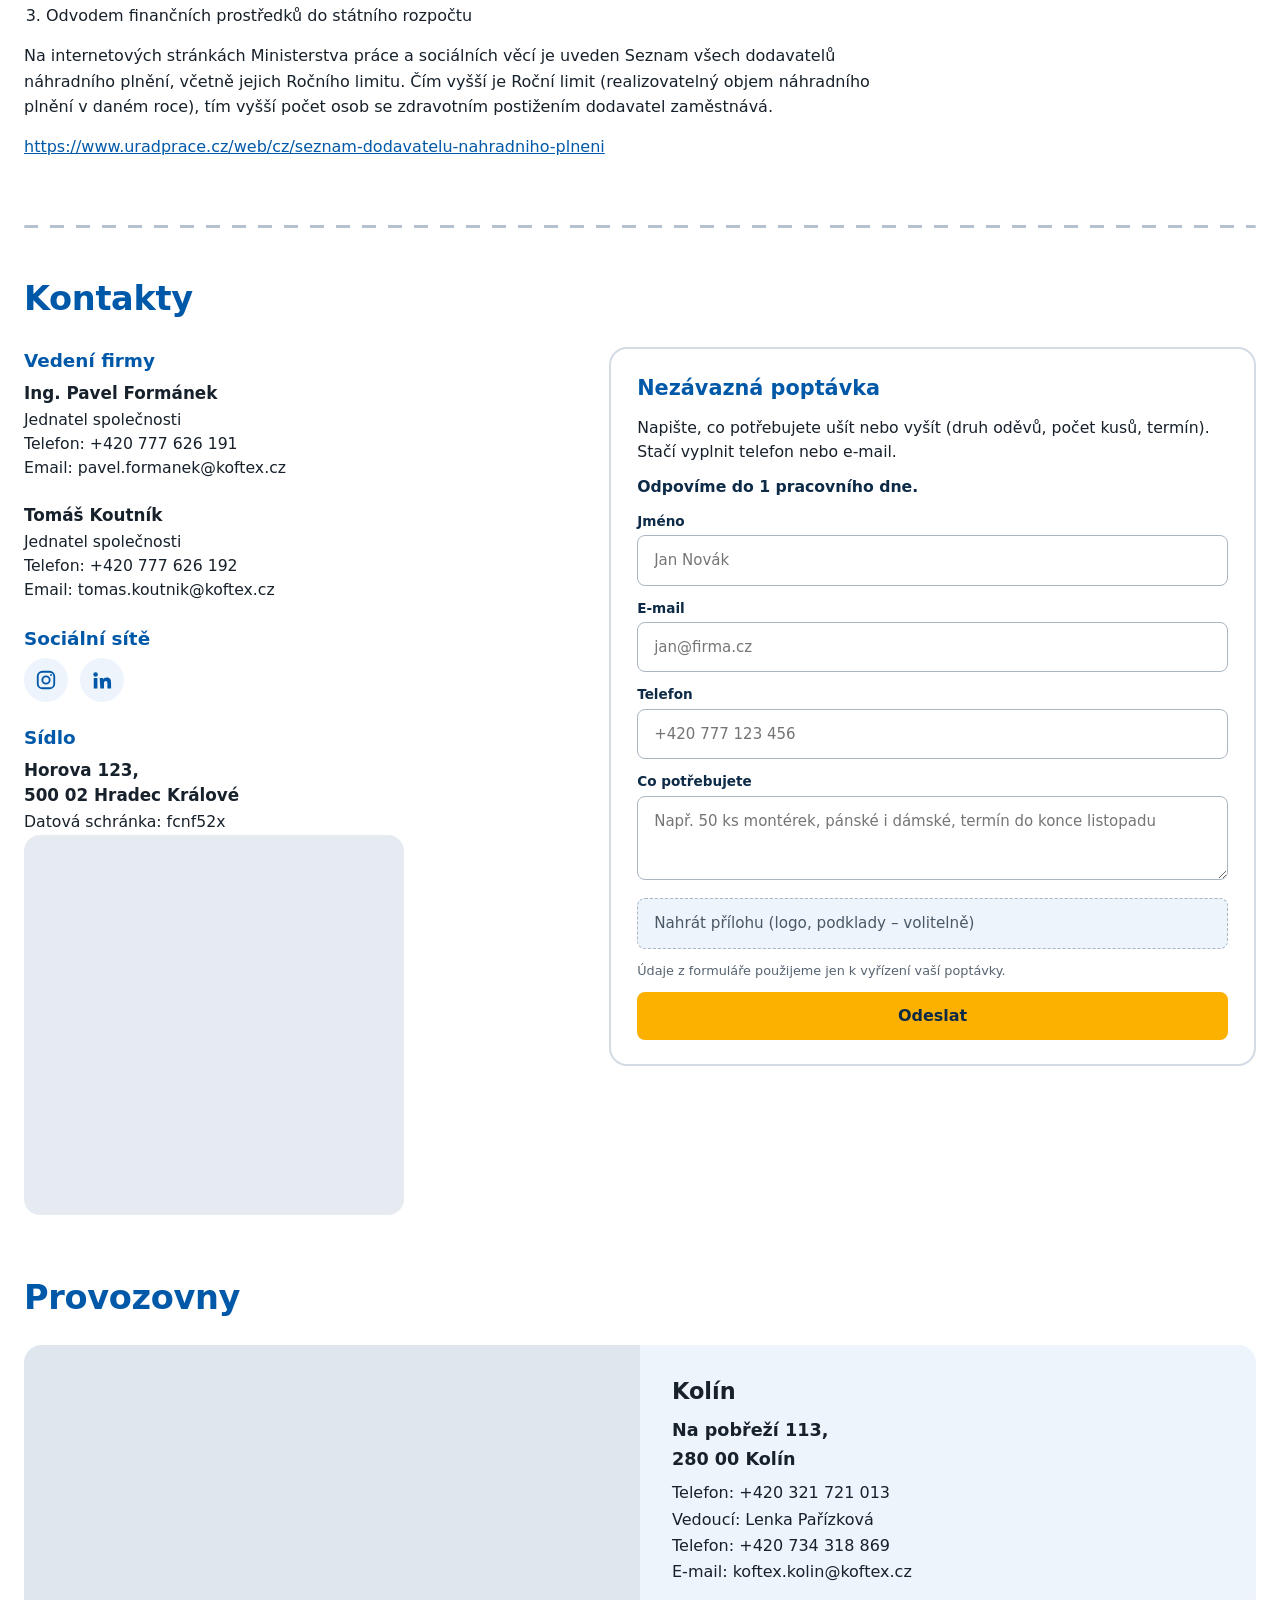
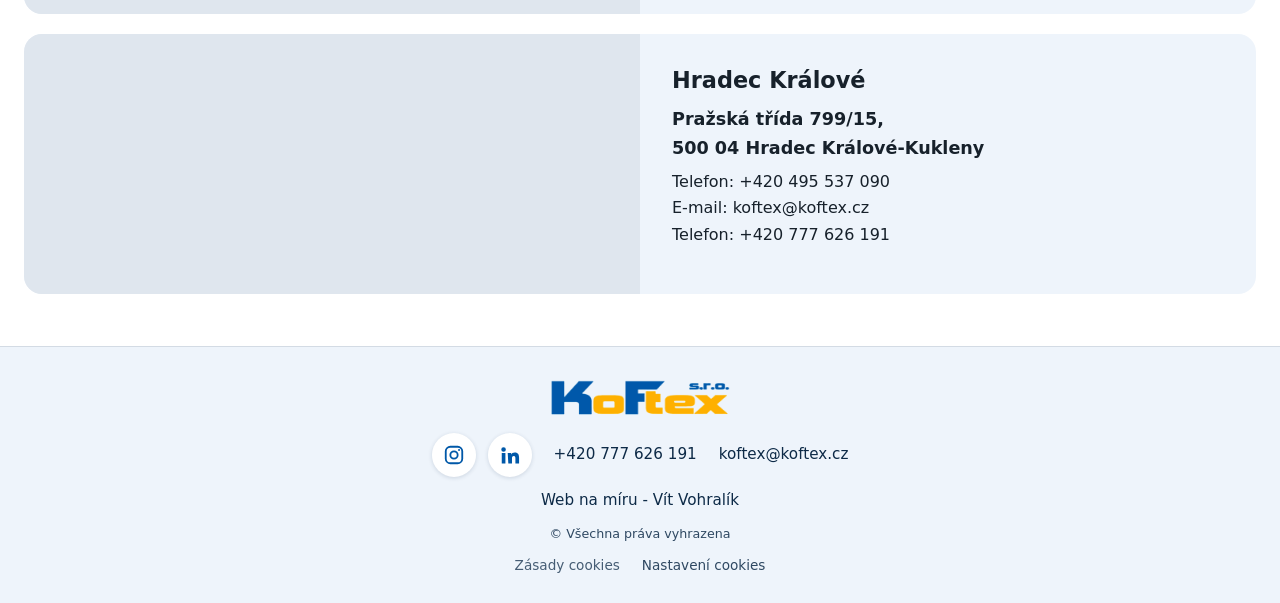
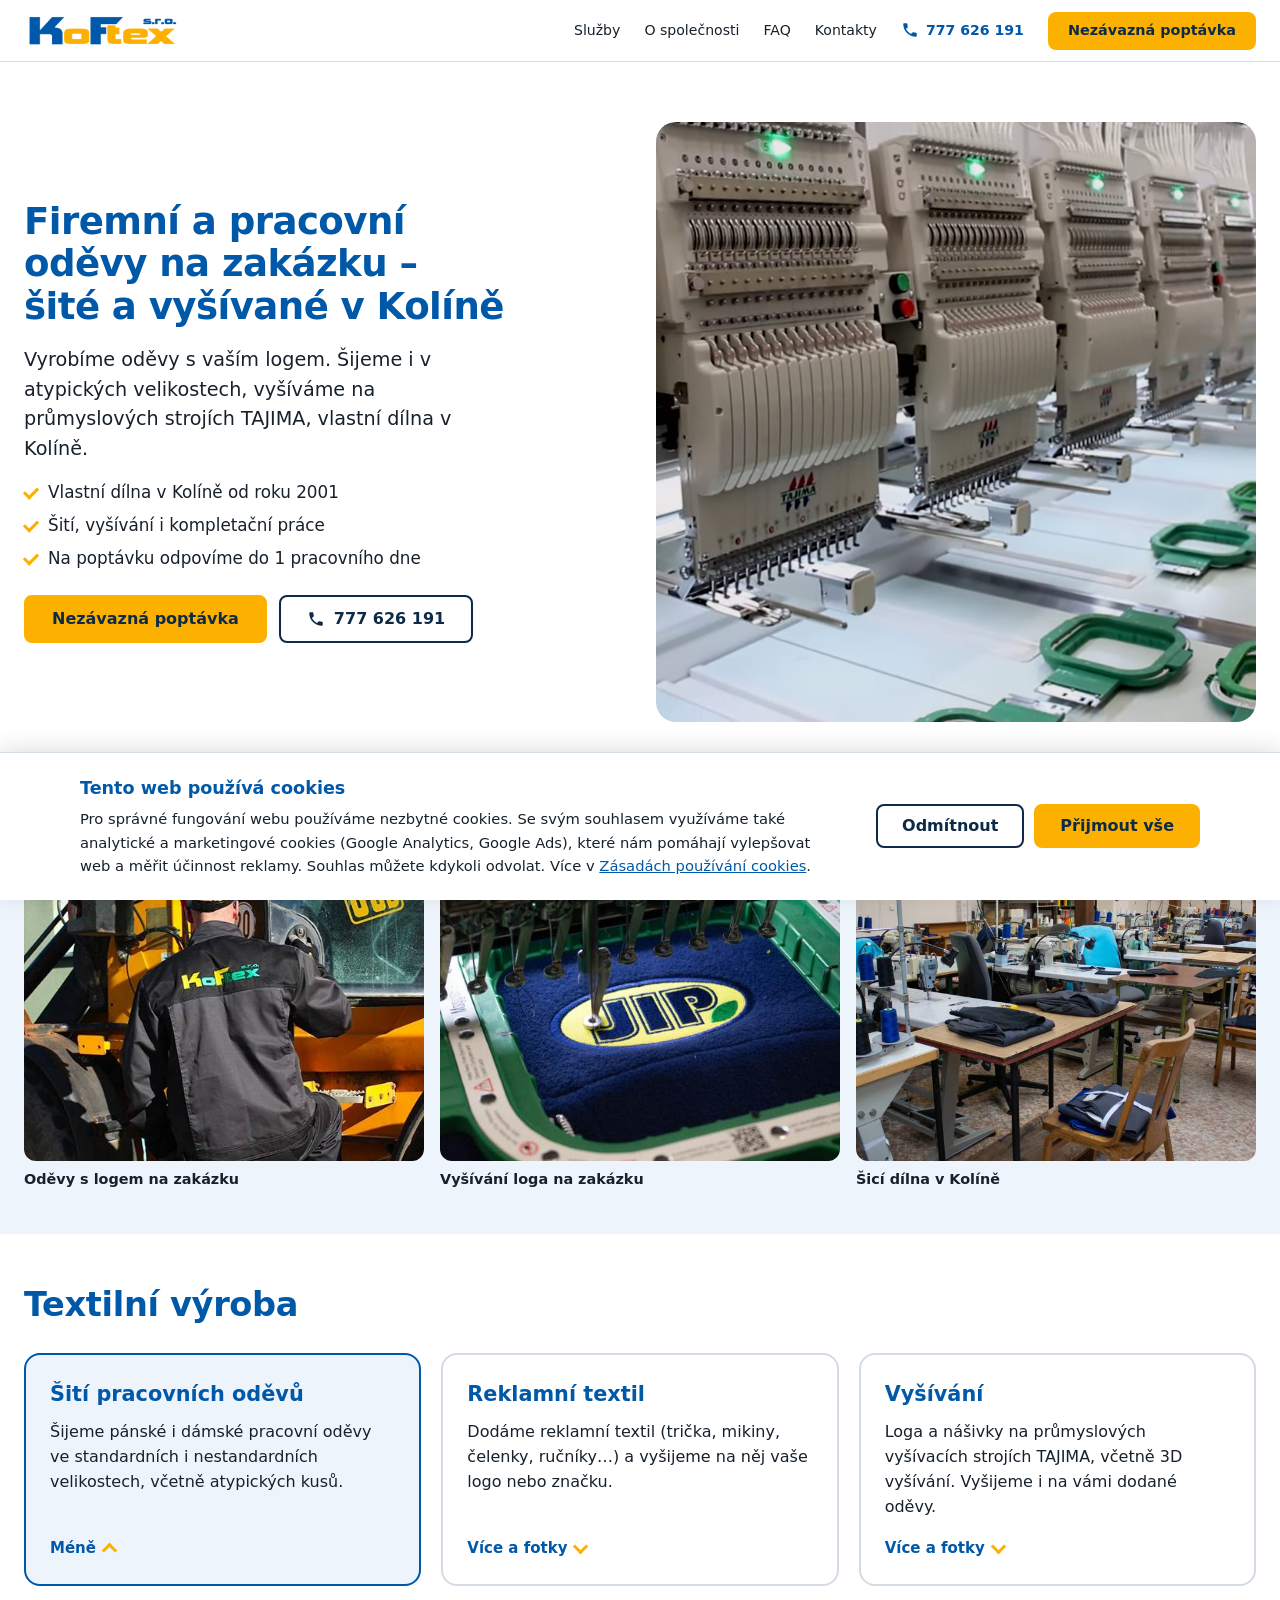
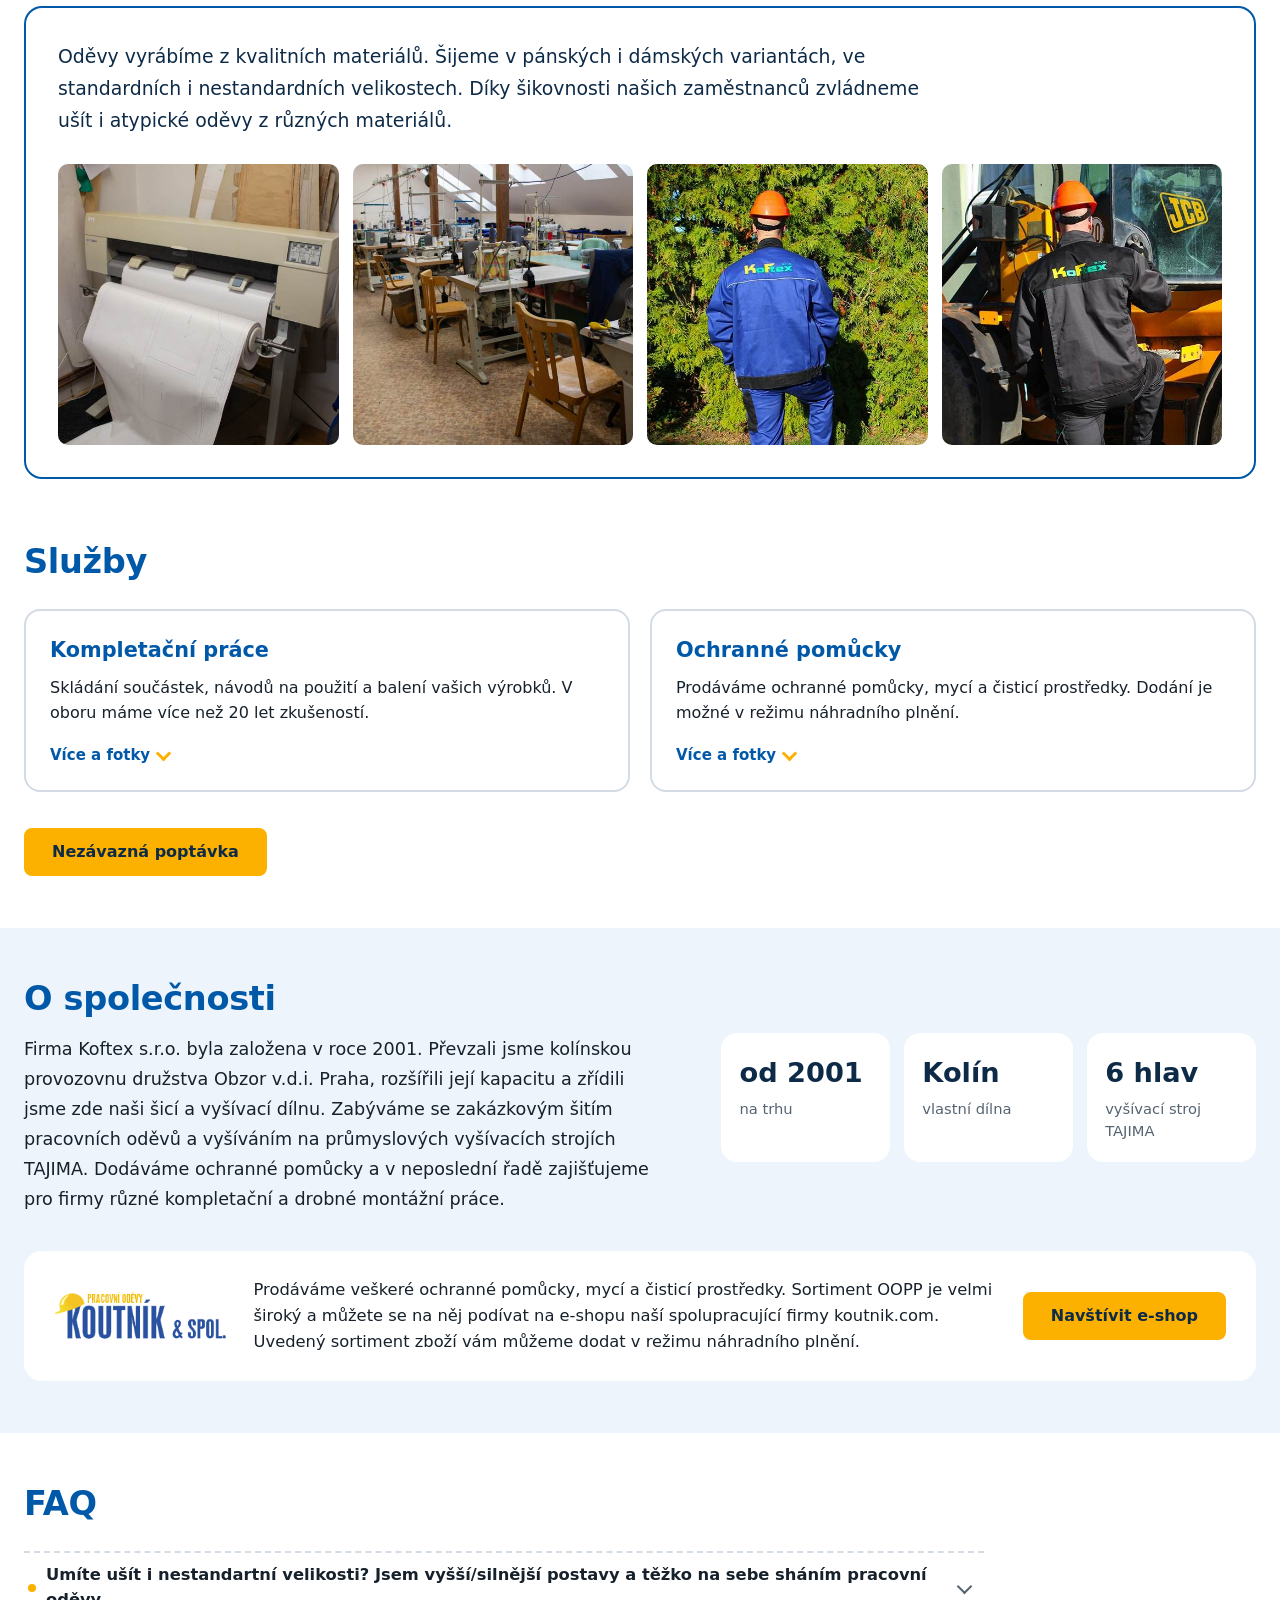
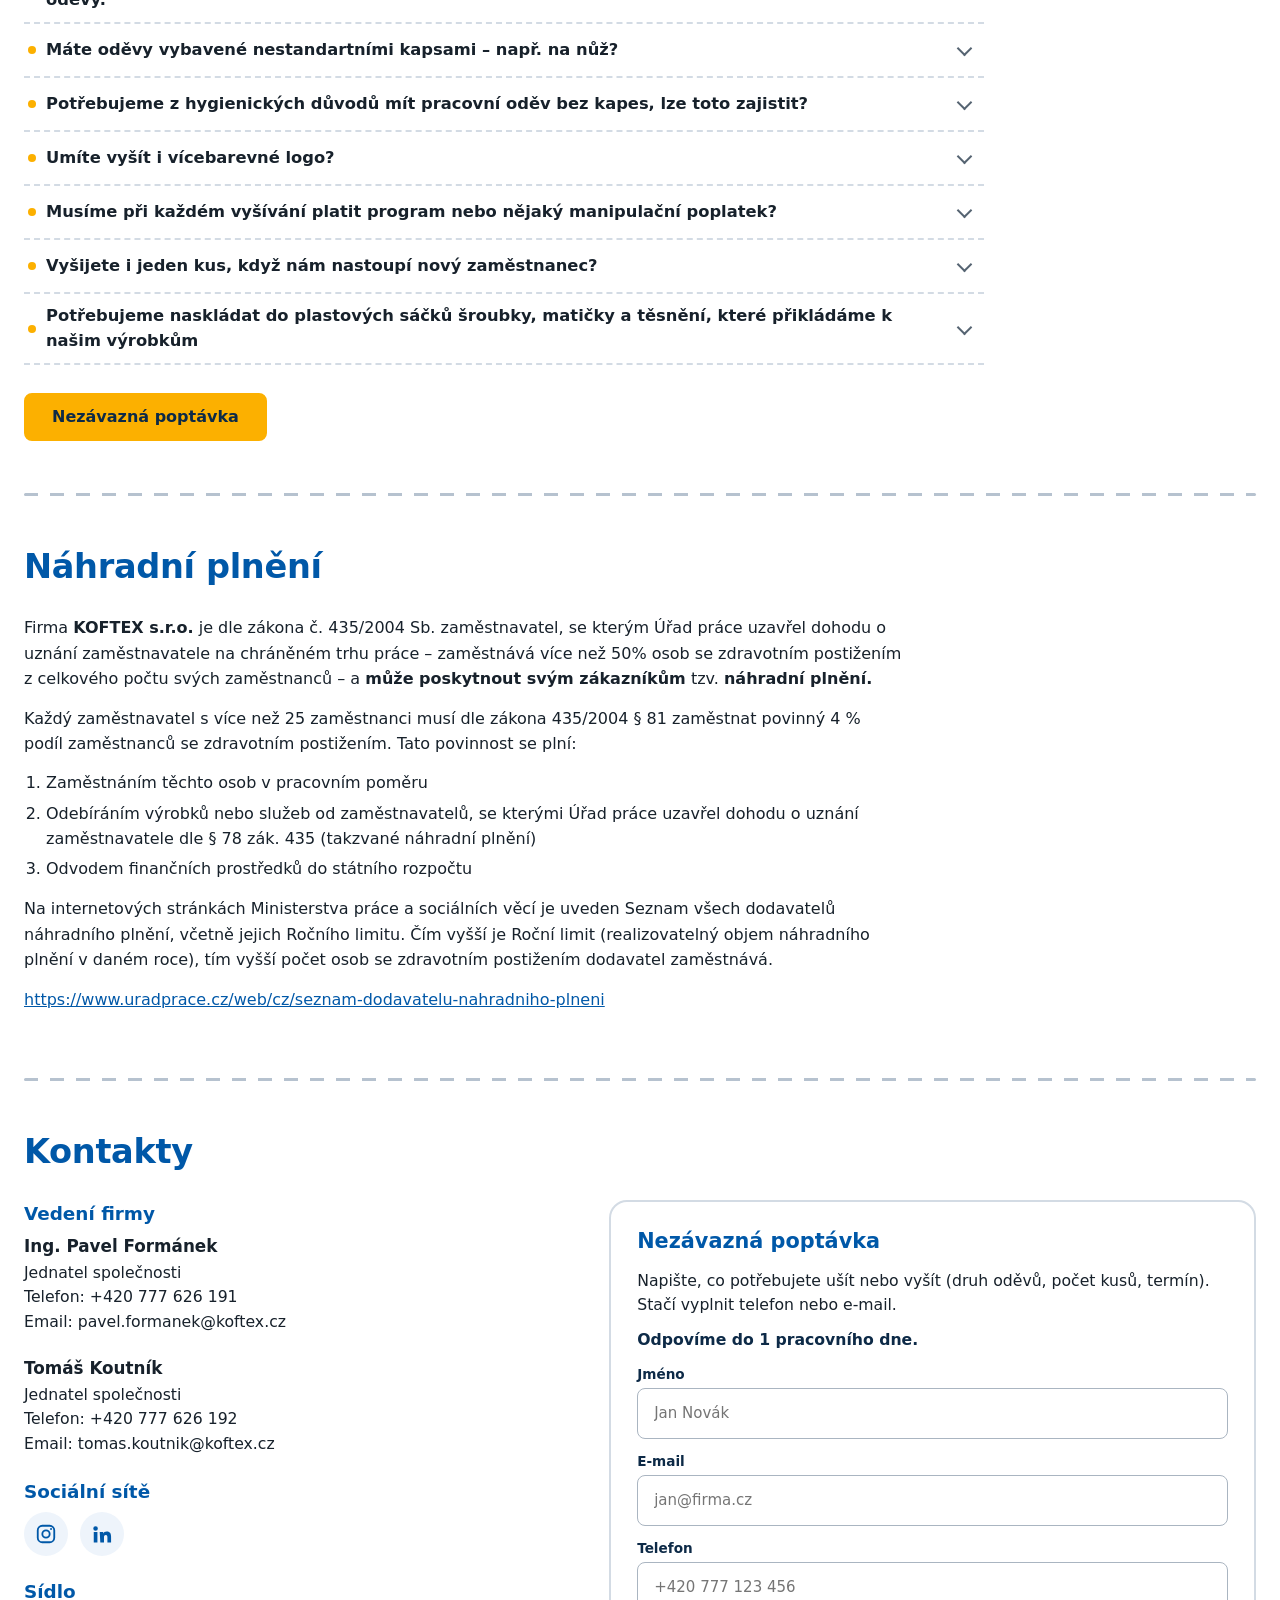
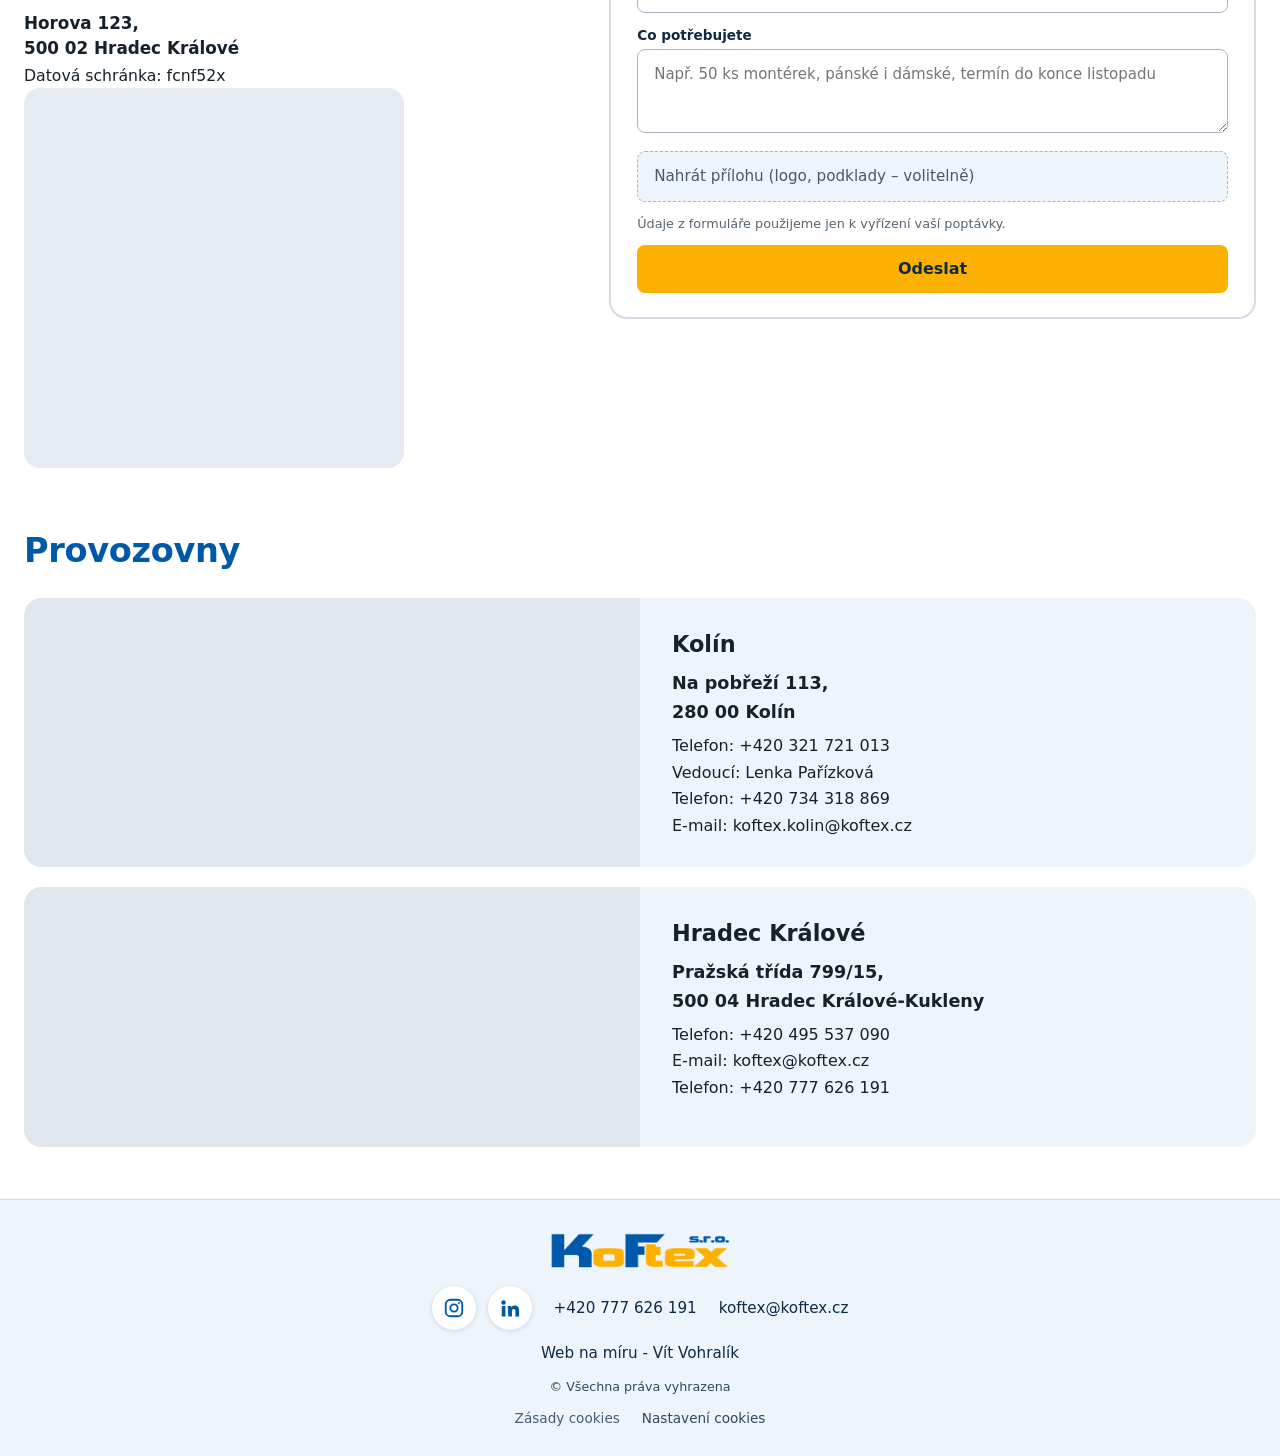
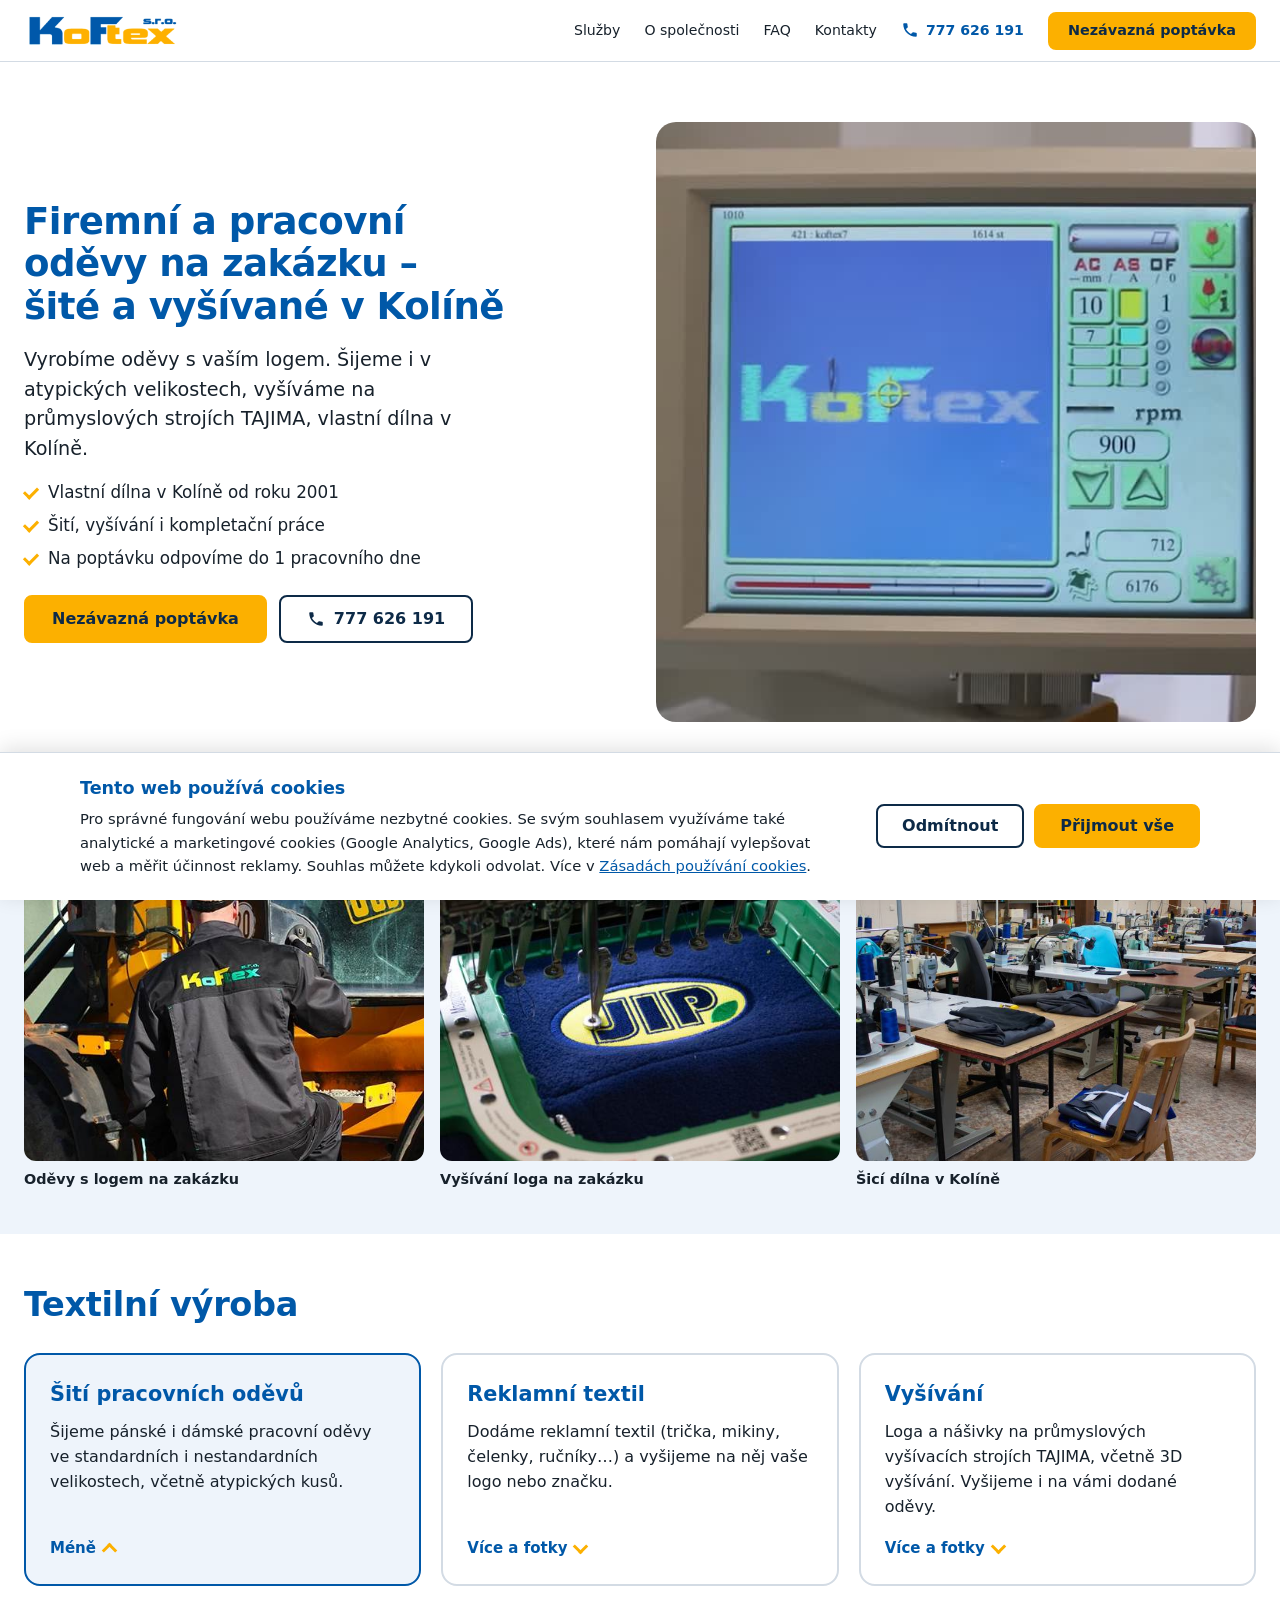
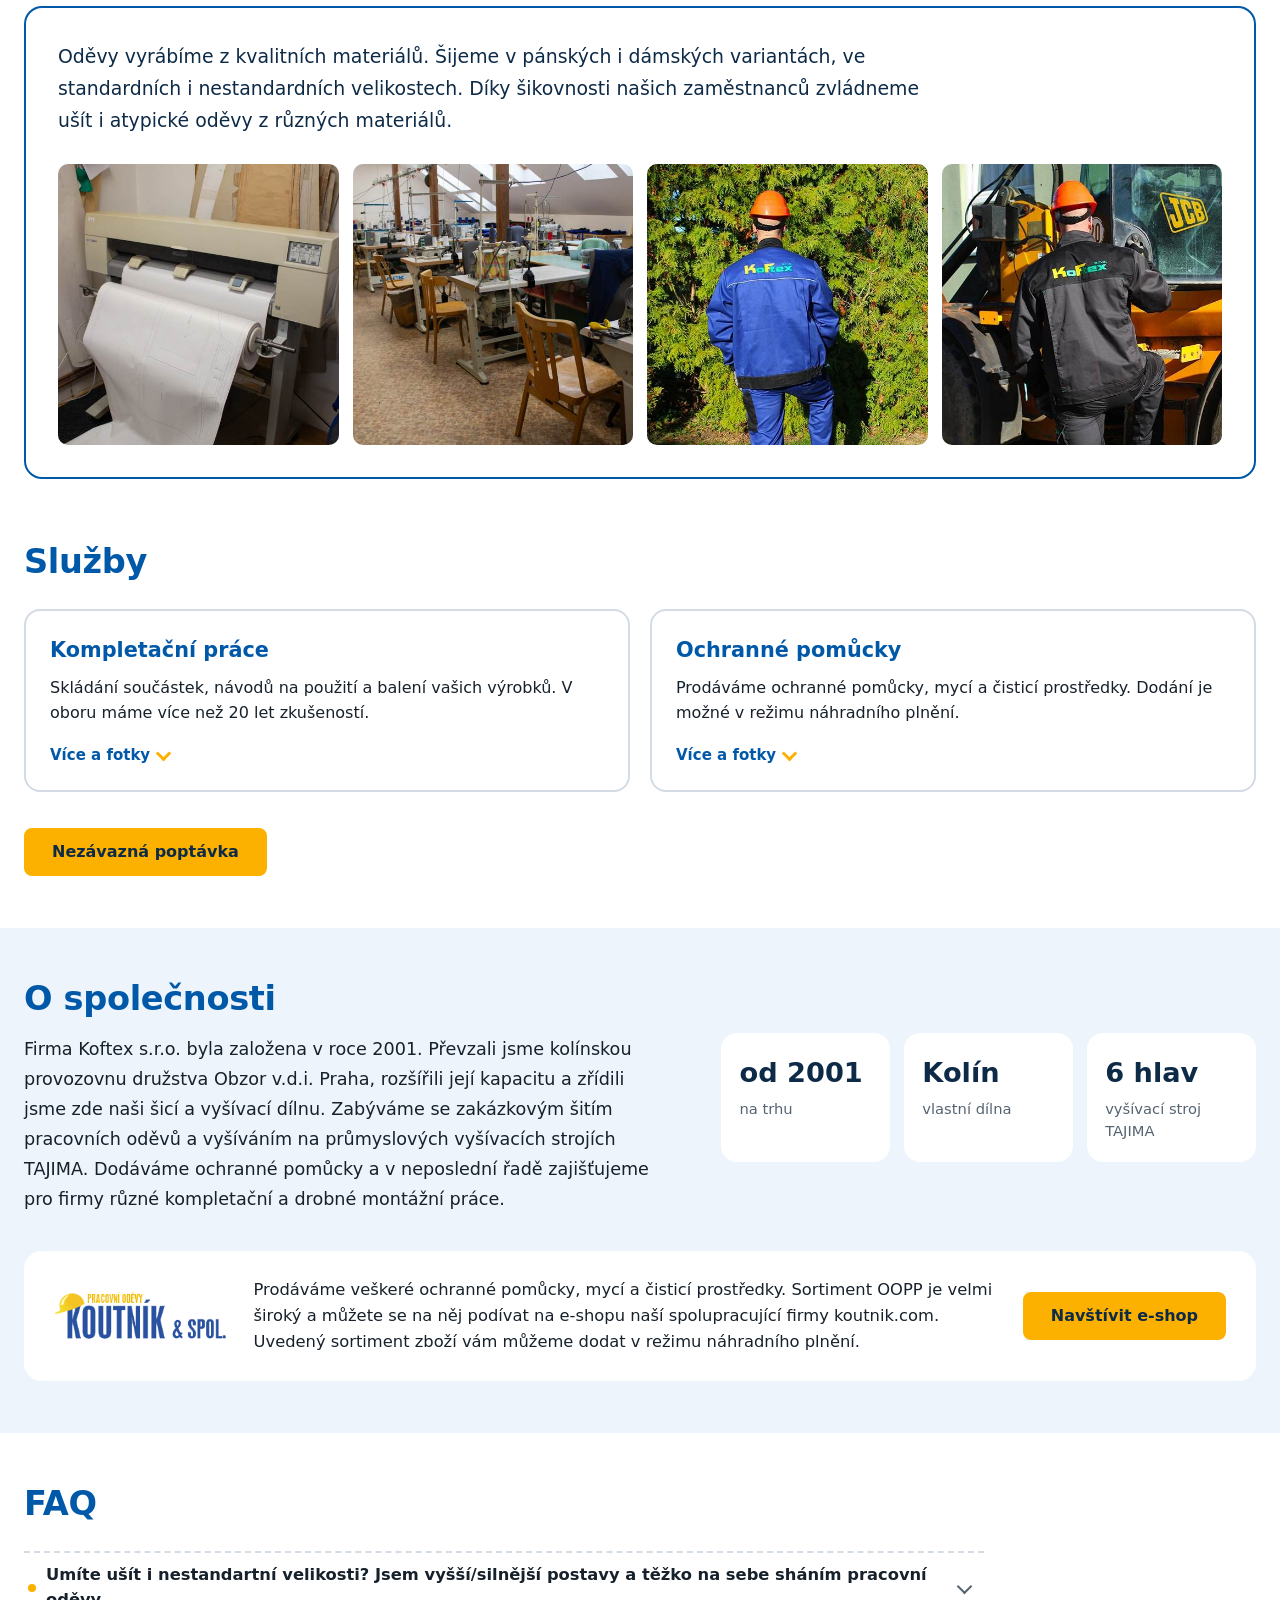
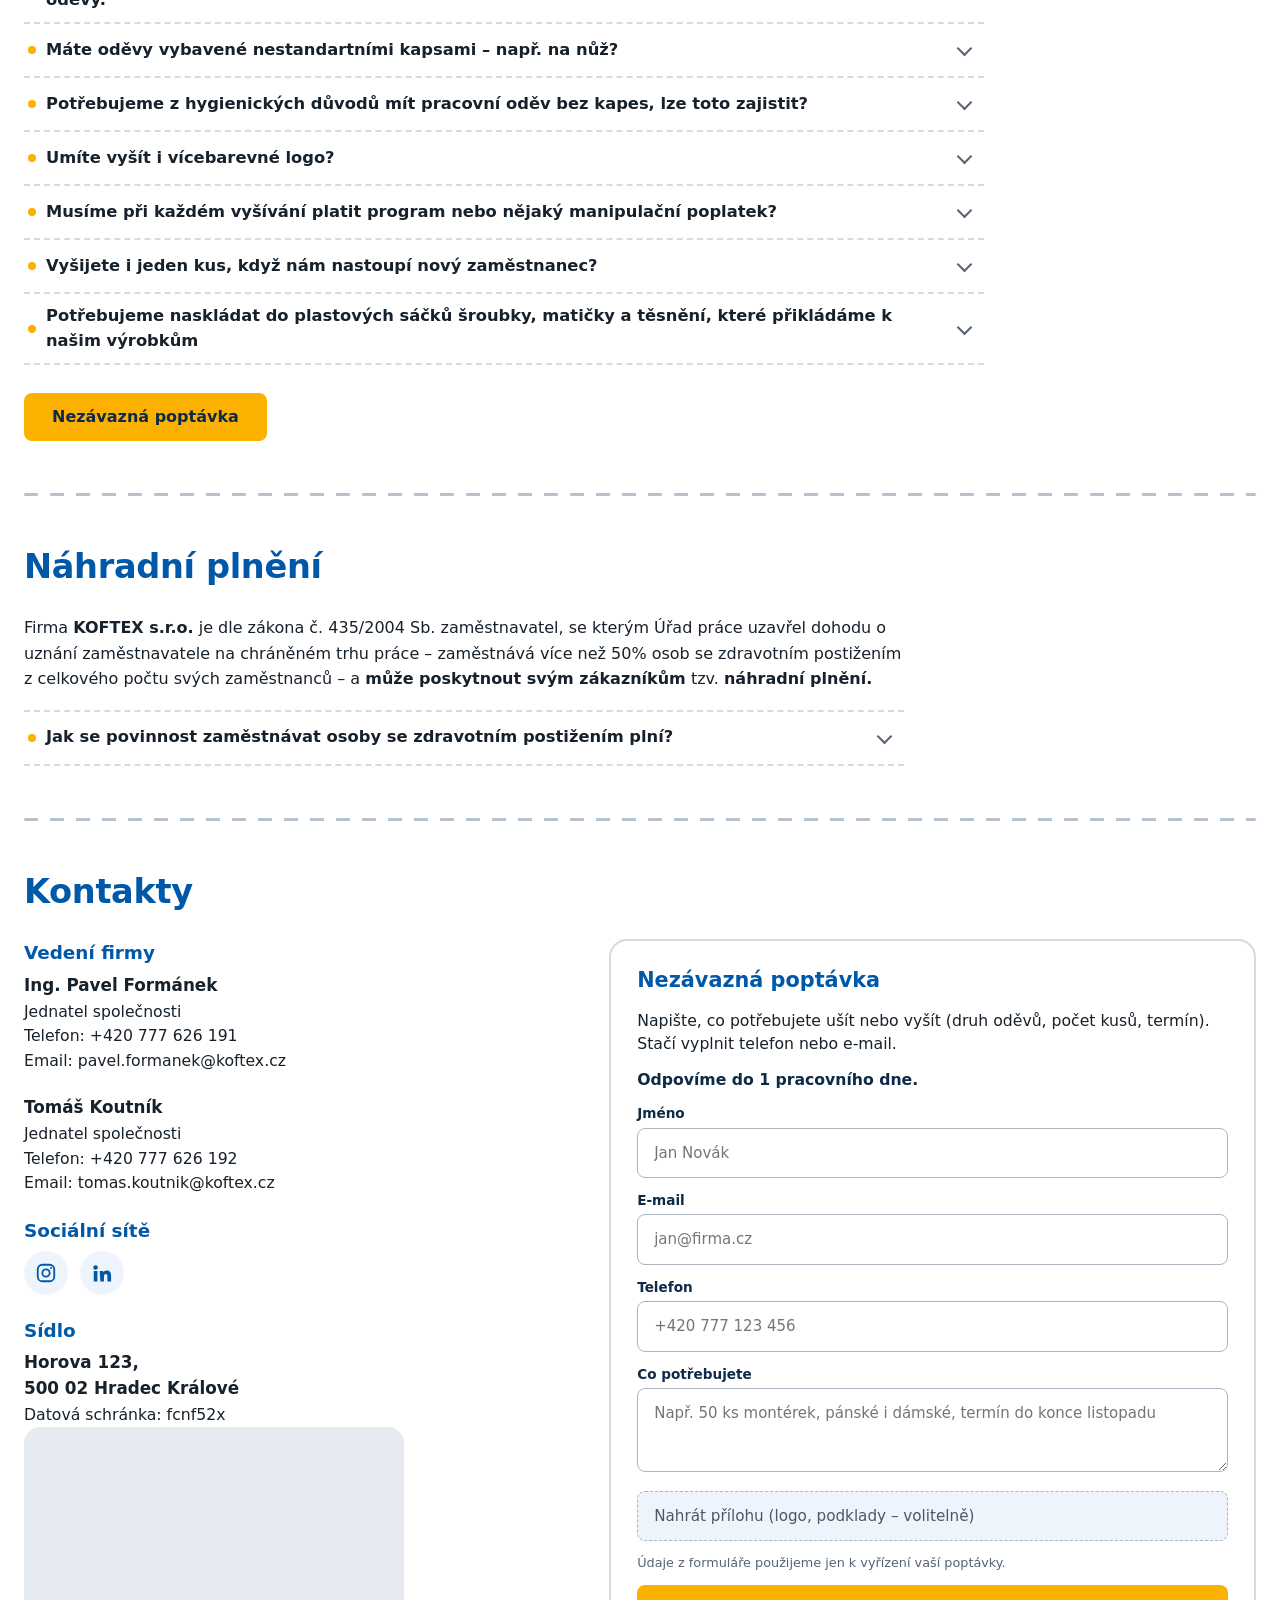
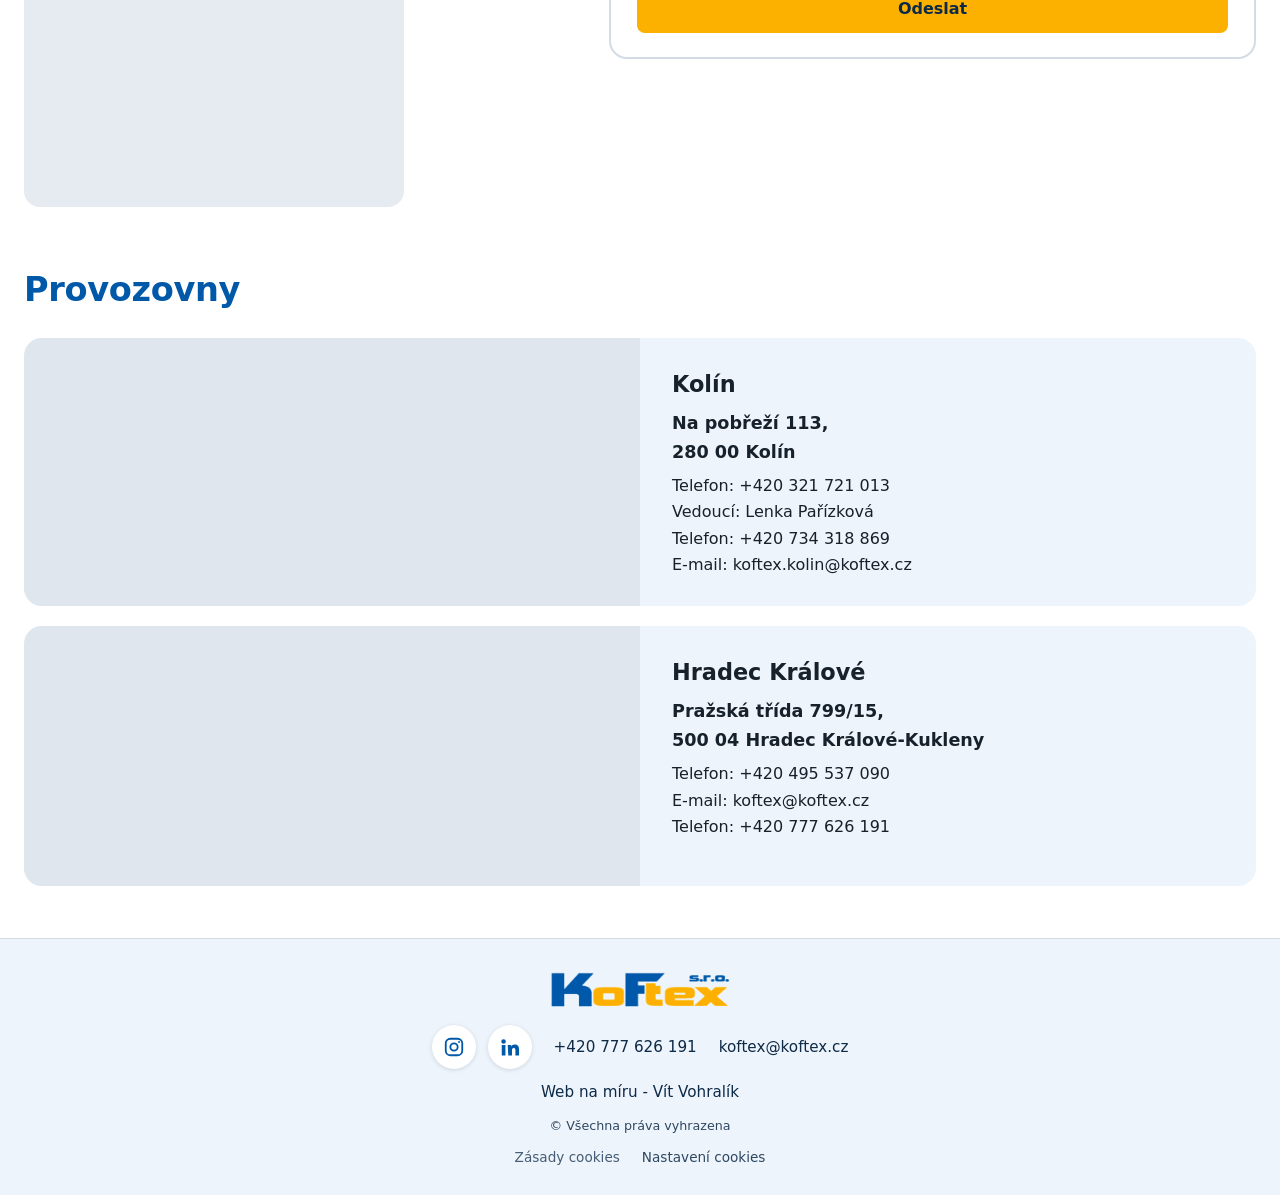
